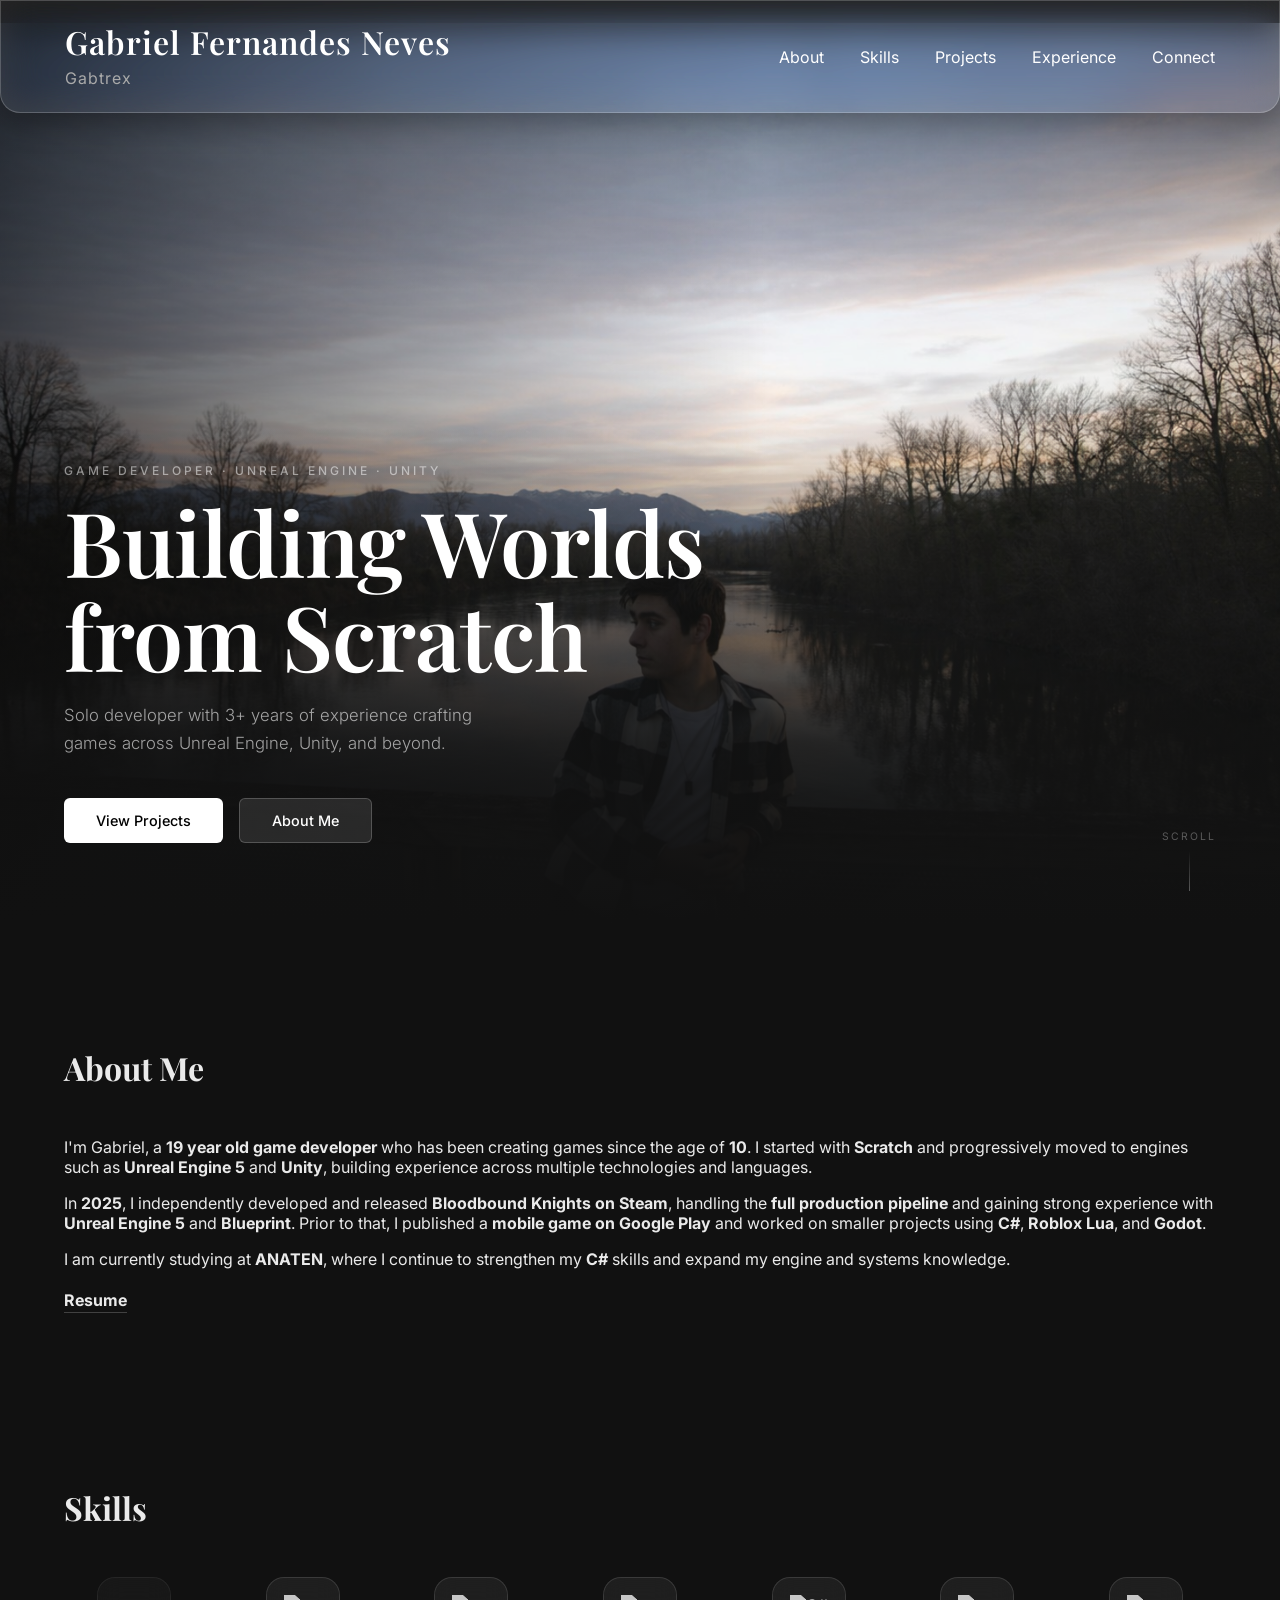
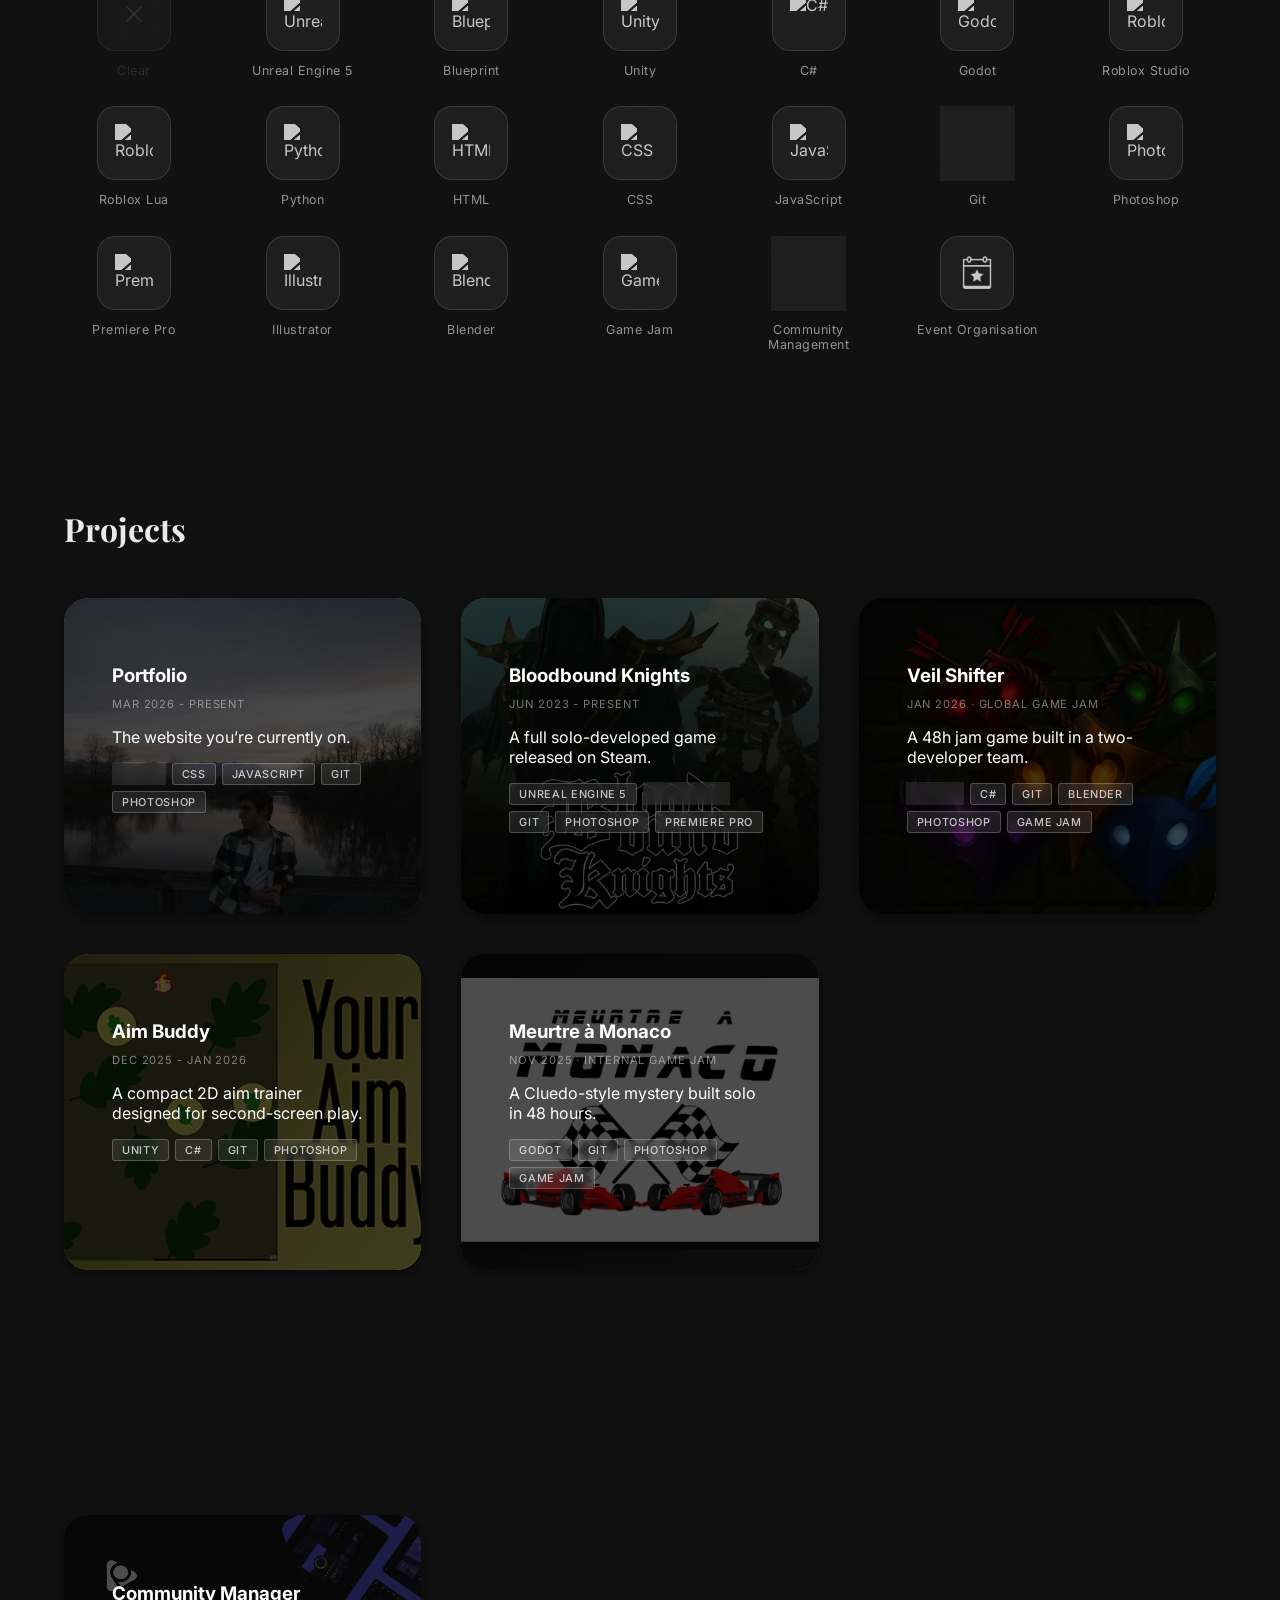
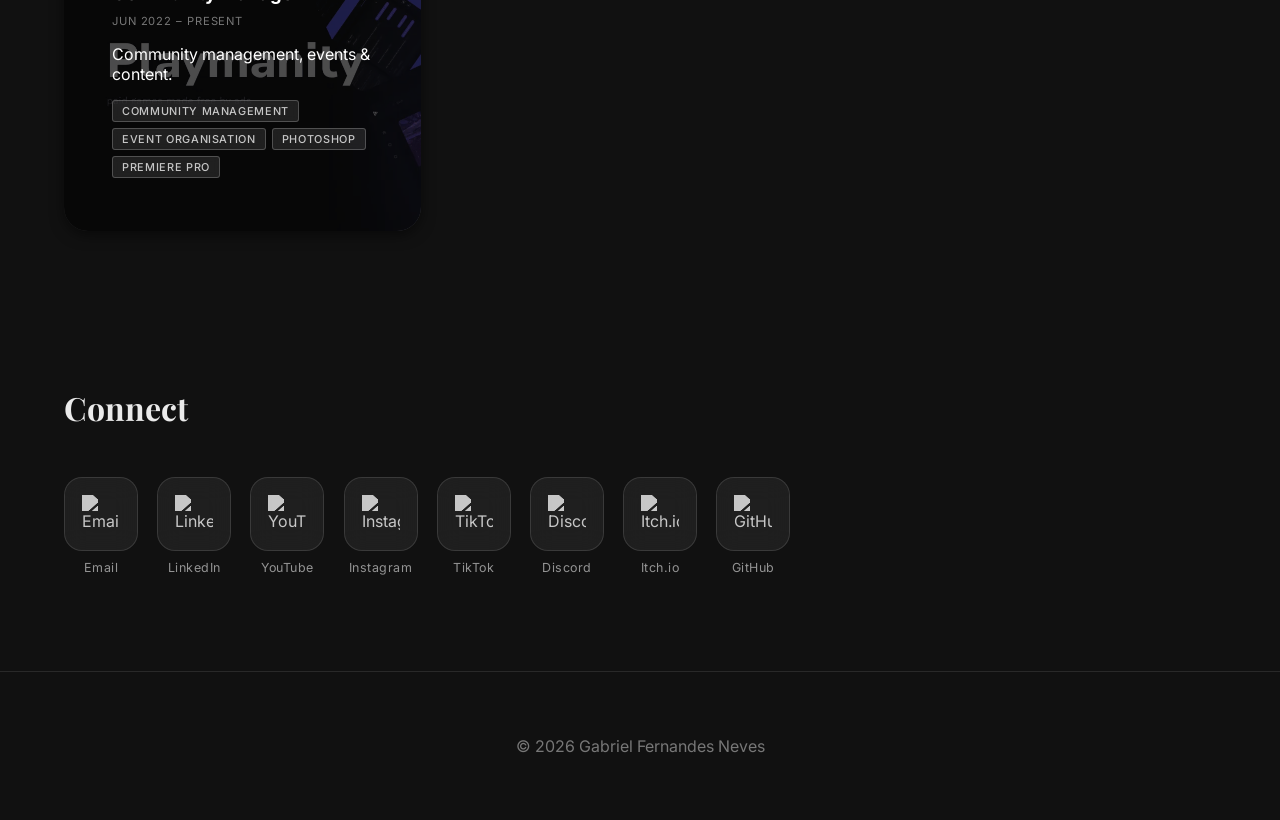
==== index.html @ 08d10129 "added clear button for skills" ====
<!DOCTYPE html>
<html lang="en">
<head>
    <script>
        if (window.location.hash) {
            window.scrollTo(0, 0);
        }
    </script>
    <meta charset="UTF-8">
    <meta name="viewport" content="width=device-width, initial-scale=1.0">
    <title>Gabriel's Portfolio</title>

    <!-- Favicon -->
    <link rel="icon" type="image/png" href="images/FavIcon/Gabtrex.png"/>

    <link rel="stylesheet" href="styles.css">
    <link href="https://fonts.googleapis.com/css2?family=Playfair+Display:wght@400;600&family=Inter:wght@300;400;500&display=swap" rel="stylesheet">
</head>

<body>

<header></header>

<!-- ===== MAIN HERO ===== -->
<div class="main-hero">
    <div class="main-hero-bg" id="mainHeroBg"></div>
    <div class="main-hero-overlay"></div>
    <div class="main-hero-content">
        <p class="main-hero-eyebrow">Game Developer · Unreal Engine · Unity</p>
        <h1 class="main-hero-title">Building Worlds from Scratch</h1>
        <p class="main-hero-sub">Solo developer with 3+ years of experience crafting games across Unreal Engine, Unity, and beyond.</p>
        <div class="main-hero-cta">
            <a href="#projects" class="primary">View Projects</a>
            <a href="#about" class="secondary">About Me</a>
        </div>
    </div>
    <div class="scroll-hint">
        <span>Scroll</span>
        <div class="scroll-hint-line"></div>
    </div>
</div>

<!-- ABOUT SECTION -->
<section id="about">
    <h2 class="scroll-reveal">About Me</h2>
    <p class="scroll-reveal">I'm Gabriel, a <strong>19 year old game developer</strong> who has been creating games since the age of <strong>10</strong>. I started with <strong>Scratch</strong> and progressively moved to engines such as <strong>Unreal Engine 5</strong> and <strong>Unity</strong>, building experience across multiple technologies and languages.</p>
    <p class="scroll-reveal">In <strong>2025</strong>, I independently developed and released <strong>Bloodbound Knights on Steam</strong>, handling the <strong>full production pipeline</strong> and gaining strong experience with <strong>Unreal Engine 5</strong> and <strong>Blueprint</strong>. Prior to that, I published a <strong>mobile game on Google Play</strong> and worked on smaller projects using <strong>C#</strong>, <strong>Roblox Lua</strong>, and <strong>Godot</strong>.</p>
    <p class="scroll-reveal">I am currently studying at <strong>ANATEN</strong>, where I continue to strengthen my <strong>C#</strong> skills and expand my engine and systems knowledge.</p>
    <h4><a href="https://gabtrex.ddns.net/s/bPfYbPtpX4PjDE2" target="_blank">Resume</a></h4>
</section>

<!-- SKILLS SECTION -->
<section id="skills">
    <h2 class="scroll-reveal">Skills</h2>
    <div class="skills-grid" id="skills-grid"></div>
</section>

<!-- PROJECTS SECTION -->
<section id="projects">
    <h2 class="scroll-reveal">Projects</h2>
    <div class="projects-grid" id="projects-grid"></div>
</section>

<!-- EXPERIENCE SECTION -->
<section id="experience">
    <h2 class="scroll-reveal">Professional Experience</h2>
    <div class="projects-grid" id="experience-grid"></div>
</section>

<!-- CONNECT SECTION -->
<section id="connect">
    <h2>Connect</h2>
    <div class="socials-grid">

        <a class="social-btn" href="mailto:gabrielfneves07@gmail.com" target="_blank">
            <div class="social-icon-wrap"><img src="images/Connect/Email.png" alt="Email"></div>
            <span>Email</span>
        </a>

        <a class="social-btn" href="https://www.linkedin.com/in/gabriel-fernandes-neves-444017276/" target="_blank">
            <div class="social-icon-wrap"><img src="images/Connect/linkedin.png" alt="LinkedIn"></div>
            <span>LinkedIn</span>
        </a>

        <a class="social-btn" href="https://www.youtube.com/@Gabtrex" target="_blank">
            <div class="social-icon-wrap"><img src="images/Connect/youtube.png" alt="YouTube"></div>
            <span>YouTube</span>
        </a>

        <a class="social-btn" href="https://www.instagram.com/gabtrex" target="_blank">
            <div class="social-icon-wrap"><img src="images/Connect/instagram.png" alt="Instagram"></div>
            <span>Instagram</span>
        </a>

        <a class="social-btn" href="https://www.tiktok.com/@gabtrex" target="_blank">
            <div class="social-icon-wrap"><img src="images/Connect/tiktok.png" alt="TikTok"></div>
            <span>TikTok</span>
        </a>

        <div class="social-btn social-discord" onclick="navigator.clipboard.writeText('gabtrex').then(() => { const t = this.querySelector('.discord-tooltip'); t.classList.add('show'); setTimeout(() => t.classList.remove('show'), 2000); })">
            <div class="social-icon-wrap"><img src="images/Connect/discord.png" alt="Discord"></div>
            <span>Discord</span>
            <div class="discord-tooltip">Copied!</div>
        </div>

        <a class="social-btn" href="https://gabtrex.itch.io/" target="_blank">
            <div class="social-icon-wrap"><img src="images/Connect/itch.png" alt="Itch.io"></div>
            <span>Itch.io</span>
        </a>

        <a class="social-btn" href="https://github.com/Gabtrex" target="_blank">
            <div class="social-icon-wrap"><img src="images/Connect/github.png" alt="GitHub"></div>
            <span>GitHub</span>
        </a>

    </div>
</section>

<footer>
    <p>© 2026 Gabriel Fernandes Neves</p>
</footer>

<script src="skills.js"></script>
<script src="data.js"></script>
<script src="header.js"></script>
<script src="cursor.js"></script>
<script>

    // ── Skills grid ──────────────────────────────────────────
    var skillsGrid = document.getElementById('skills-grid');

    // Clear / Select None button (hidden until a skill is active)
    var clearBtn = document.createElement('div');
    clearBtn.className = 'skill-item skill-clear-btn scroll-reveal';
    clearBtn.id = 'skill-clear-btn';
    clearBtn.innerHTML =
        '<div class="skill-icon skill-clear-icon">' +
        '<svg width="28" height="28" viewBox="0 0 24 24" fill="none" stroke="currentColor" stroke-width="1.8" stroke-linecap="round" stroke-linejoin="round">' +
        '<line x1="18" y1="6" x2="6" y2="18"/><line x1="6" y1="6" x2="18" y2="18"/>' +
        '</svg>' +
        '</div>' +
        '<span>Clear</span>';
    skillsGrid.appendChild(clearBtn);

    Object.entries(allSkills).forEach(function(entry) {
        var key = entry[0], skill = entry[1];
        var div = document.createElement('div');
        div.className = 'skill-item scroll-reveal';
        div.dataset.skill = key;
        div.innerHTML =
            '<div class="skill-icon"><img src="' + skill.img + '" alt="' + skill.label + '"></div>' +
            '<span>' + skill.label + '</span>';
        skillsGrid.appendChild(div);
    });

    // ── Build a card element ─────────────────────────────────
    function buildCard(key, data, type) {
        var skillTags = (data.skills || [])
            .map(function(s) {
                return '<span class="skill-tag">' + (allSkills[s] ? allSkills[s].label : s) + '</span>';
            })
            .join('');
        var skillKeys = (data.skills || []).join(' ');
        var pageFile  = type === 'project' ? 'project.html' : 'experience.html';
        var bgPos     = data.cardImgPosition || 'center';
        var bgSize    = data.cardImgSize || 'cover';

        var a = document.createElement('a');
        a.className = 'project-link scroll-reveal';
        a.href = pageFile + '?' + type + '=' + key;
        a.dataset.skills = skillKeys;

        var dateHtml = data.date ? '<span class="project-date">' + data.date + '</span>' : '';

        a.innerHTML =
            '<div class="project-card dynamic-card"' +
            ' style="--card-bg: url(\'' + data.cardImg + '\');' +
            ' --card-bg-pos: ' + bgPos + ';' +
            ' --card-bg-size: ' + bgSize + ';">' +
            '<h3>' + data.title + '</h3>' +
            dateHtml +
            '<p>' + (data.cardSubtitle || data.subtitle) + '</p>' +
            '<div class="skill-tags">' + skillTags + '</div>' +
            '</div>';

        return a;
    }

    // ── Render projects ──────────────────────────────────────
    var projectsGrid = document.getElementById('projects-grid');
    sortedEntries(projects).forEach(function(entry) {
        projectsGrid.appendChild(buildCard(entry[0], entry[1], 'project'));
    });

    // ── Render experiences ───────────────────────────────────
    var experienceGrid = document.getElementById('experience-grid');
    sortedEntries(experiences).forEach(function(entry) {
        experienceGrid.appendChild(buildCard(entry[0], entry[1], 'experience'));
    });

    // ── Hero background zoom-out ─────────────────────────────
    window.addEventListener('load', function() {
        document.getElementById('mainHeroBg').classList.add('loaded');
    });

    // ── Scroll reveal ────────────────────────────────────────
    var observer = new IntersectionObserver(function(entries) {
        entries.forEach(function(entry) {
            if (entry.isIntersecting) {
                entry.target.classList.add('visible');
                observer.unobserve(entry.target);
            }
        });
    }, { threshold: 0.05 });

    document.querySelectorAll('.scroll-reveal').forEach(function(el, i) {
        el.style.transitionDelay = (i * 0.04) + 's';
        observer.observe(el);
    });

    // ── Skill filter (multi-select) ──────────────────────────
    var activeSkills = new Set();

    function applyFilter() {
        var hasActive = activeSkills.size > 0;

        // Show/hide clear button
        var cb = document.getElementById('skill-clear-btn');
        if (cb) cb.classList.toggle('skill-clear-visible', hasActive);

        document.querySelectorAll('.project-link[data-skills]').forEach(function(project) {
            project.style.transitionDelay = '0s';
            if (!hasActive) {
                project.classList.remove('project-dimmed', 'project-highlighted');
            } else {
                var projectSkills = project.dataset.skills.split(' ');
                // AND logic: project must include every active skill
                var matches = Array.from(activeSkills).every(function(s) {
                    return projectSkills.includes(s);
                });
                if (matches) {
                    project.classList.remove('project-dimmed');
                    project.classList.add('project-highlighted');
                } else {
                    project.classList.remove('project-highlighted');
                    project.classList.add('project-dimmed');
                }
            }
        });

        document.querySelectorAll('.social-btn[data-socials]').forEach(function(btn) {
            if (!hasActive) {
                btn.classList.remove('social-dimmed', 'social-active');
            } else {
                var btnSocials = btn.dataset.socials.split(' ');
                var matches = Array.from(activeSkills).every(function(s) {
                    return btnSocials.includes(s);
                });
                if (matches) {
                    btn.classList.remove('social-dimmed');
                    btn.classList.add('social-active');
                } else {
                    btn.classList.remove('social-active');
                    btn.classList.add('social-dimmed');
                }
            }
        });
    }

    function clearFilter() {
        activeSkills.clear();
        document.querySelectorAll('.skill-item.skill-active').forEach(function(s) {
            s.classList.remove('skill-active');
        });
        applyFilter();
    }

    document.querySelectorAll('.skill-item[data-skill]').forEach(function(item) {
        item.style.cursor = 'none';
        item.addEventListener('click', function() {
            var skill = item.dataset.skill;
            if (activeSkills.has(skill)) {
                activeSkills.delete(skill);
                item.classList.remove('skill-active');
            } else {
                activeSkills.add(skill);
                item.classList.add('skill-active');
            }
            applyFilter();
        });
    });

    var clearBtnEl = document.getElementById('skill-clear-btn');
    if (clearBtnEl) {
        clearBtnEl.style.cursor = 'none';
        clearBtnEl.addEventListener('click', clearFilter);
    }

    // ── Smooth scroll ────────────────────────────────────────
    document.querySelectorAll('a[href^="#"]').forEach(function(anchor) {
        anchor.addEventListener('click', function(e) {
            e.preventDefault();
            var target = document.querySelector(this.getAttribute('href'));
            if (target) target.scrollIntoView({ behavior: 'smooth' });
        });
    });

    // ── Session scroll restore ───────────────────────────────
    window.addEventListener('load', function() {
        var scrollTo = sessionStorage.getItem('scrollTo');
        if (scrollTo) {
            sessionStorage.removeItem('scrollTo');
            var target = document.getElementById(scrollTo);
            if (!target) return;

            var end = target.offsetTop;
            var duration = 1000;
            var startTime = null;

            function ease(t) {
                return t < 0.5 ? 2 * t * t : -1 + (4 - 2 * t) * t;
            }

            function step(timestamp) {
                if (!startTime) startTime = timestamp;
                var progress = Math.min((timestamp - startTime) / duration, 1);
                window.scrollTo(0, end * ease(progress));
                if (progress < 1) requestAnimationFrame(step);
            }

            setTimeout(function() { requestAnimationFrame(step); }, 100);
        }
    });

</script>
</body>
</html>
---- styles.css ----
/* ===== GLOBAL STYLES ===== */
html {
  scrollbar-width: none;
  -ms-overflow-style: none;
}

html::-webkit-scrollbar { display: none; }

body {
  margin: 0;
  font-family: 'Inter', sans-serif;
  background: #111111;
  color: #eaeaea;
  overflow-x: hidden;
  scrollbar-width: none;
  -ms-overflow-style: none;
}

body::-webkit-scrollbar { display: none; }

/* ===== HEADER ===== */
header {
  position: sticky;
  top: 0;
  z-index: 1000;
  display: flex;
  justify-content: space-between;
  align-items: center;
  padding: 1.5rem 4rem;
  background: rgba(255, 255, 255, 0.1);
  backdrop-filter: blur(18px) saturate(180%) contrast(120%);
  -webkit-backdrop-filter: blur(18px) saturate(180%) contrast(120%);
  border: 1px solid rgba(255, 255, 255, 0.2);
  box-shadow: 0 10px 30px rgba(0, 0, 0, 0.3);
  border-radius: 0 0 20px 20px;
}

/* ===== NAME BUTTON ===== */
.name-button {
  display: inline-block;
  text-decoration: none;
  cursor: none;
  position: relative;
  padding: 0;
}

.name-button .name-container {
  display: flex;
  flex-direction: column;
  justify-content: center;
}

.main-name {
  margin: 0;
  transform: translateY(-5px);
  font-family: 'Playfair Display', serif;
  font-weight: 600;
  letter-spacing: 1px;
  color: #ffffff;
}

.sub-name {
  margin: 0;
  font-family: 'Inter', sans-serif;
  font-weight: 400;
  font-size: 1rem;
  letter-spacing: 1px;
  color: #aaa;
}

.name-button:hover .main-name,
.name-button:hover .sub-name {
  color: #ffffff;
  text-shadow: 0 0 8px rgba(255, 255, 255, 0.3);
}

/* ===== NAV ===== */
nav a {
  margin-left: 2rem;
  text-decoration: none;
  color: #fff;
  position: relative;
  transition: 0.3s;
}

nav a::after {
  content: "";
  position: absolute;
  bottom: -6px;
  left: 0;
  width: 0%;
  height: 1px;
  background: #ffffff;
  transition: 0.3s;
}

nav a:hover::after { width: 100%; }

/* ===== SECTIONS ===== */
section {
  padding: 6rem 4rem 2rem 4rem;
  max-width: 1400px;
  margin: auto;
}

h2 {
  font-family: 'Playfair Display', serif;
  margin-bottom: 3rem;
  font-size: 2rem;
}

/* ===== PROJECT GRID ===== */
.projects-grid {
  display: grid;
  grid-template-columns: repeat(3, 1fr);
  gap: 2.5rem;
}

/* ===== CLICKABLE PROJECT LINKS ===== */
.project-link {
  display: block;
  text-decoration: none;
  color: inherit;
  transition: opacity 0.15s ease, transform 0.4s ease;
}

.project-link .project-card { cursor: none; }

/* ===== PROJECT CARDS ===== */
.project-card {
  position: relative;
  padding: 3rem;
  min-height: 220px;
  border-radius: 24px;
  background: linear-gradient(135deg, #0d0d0d, #2a2a2a);
  color: #fff;
  overflow: hidden;
  transition: transform 0.4s ease, box-shadow 0.4s ease;
  box-shadow: 0 4px 14px rgba(0, 0, 0, 0.5);
}

/* Dark overlay */
.project-card::before {
  content: "";
  position: absolute;
  inset: 0;
  background: rgba(0, 0, 0, 0.70);
  border-radius: 24px;
  transition: background 0.4s ease;
  z-index: 1;
}

.project-card:hover::before { background: rgba(0, 0, 0, 0.15); }

.project-card h3,
.project-card .project-date,
.project-card p,
.project-card .skill-tags {
  position: relative;
  z-index: 2;
  transition: opacity 0.4s ease, transform 0.4s ease;
  opacity: 1;
  transform: translateY(0);
}

.project-card:hover h3,
.project-card:hover .project-date,
.project-card:hover p,
.project-card:hover .skill-tags {
  opacity: 0;
  transform: translateY(-18px);
}

.project-card:hover { transform: translateY(-12px) scale(1.03); }

/* Background image layer */
.project-card::after {
  content: "";
  position: absolute;
  inset: 0;
  background-size: cover;
  background-position: center;
  border-radius: 24px;
  z-index: 0;
}

/* ── Static hardcoded card backgrounds (legacy, kept for safety) ── */
.project-card.bloodbound::after  { background-image: url('images/BBK/Project Image/BBK.png'); }
.project-card.aimtrainer::after  { background-image: url('images/AB/Project Image/AB.png'); }
.project-card.veilshifter::after { background-image: url('images/VeilShifter/Project Image/VS.png'); background-position: left center; }
.project-card.mam::after         { background-image: url('images/MAM/Project Image/MAM.png'); background-size: 135%; background-repeat: no-repeat; }
.project-card.playmanity::after  { background-image: url('images/Playmanity/Experience Image/Pm.png'); background-position: left center; }

/* ── Dynamic card backgrounds (set via CSS custom properties from JS) ── */
.project-card.dynamic-card::after {
  background-image:    var(--card-bg);
  background-position: var(--card-bg-pos, center);
  background-size:     var(--card-bg-size, cover);
  background-repeat:   no-repeat;
}

/* ===== PROJECT DATE (on cards) ===== */
.project-date {
  display: block;
  font-family: 'Inter', sans-serif;
  font-size: 0.7rem;
  font-weight: 400;
  letter-spacing: 0.08em;
  text-transform: uppercase;
  color: rgba(255, 255, 255, 0.45);
  margin-top: -0.6rem;
  margin-bottom: 0.75rem;
}

/* ===== PROJECT DATE (hero on detail pages) ===== */
.project-date-hero {
  font-family: 'Inter', sans-serif;
  font-size: 0.72rem;
  font-weight: 400;
  letter-spacing: 0.12em;
  text-transform: uppercase;
  color: rgba(255, 255, 255, 0.45);
  margin: 0.3rem 0 0.6rem;
  opacity: 0;
  transform: translateY(16px);
  animation: heroIn 0.5s 0.28s forwards;
}

/* ===== SKILL TAGS ===== */
.project-card .skill-tags {
  display: flex;
  flex-wrap: wrap;
  gap: 6px;
  margin-top: 12px;
}

.project-card .skill-tag {
  font-family: 'Inter', sans-serif;
  font-size: 0.68rem;
  font-weight: 500;
  letter-spacing: 0.06em;
  text-transform: uppercase;
  padding: 3px 9px;
  border-radius: 3px;
  background: rgba(255, 255, 255, 0.10);
  border: 1px solid rgba(255, 255, 255, 0.22);
  color: rgba(255, 255, 255, 0.75);
  backdrop-filter: blur(4px);
  pointer-events: none;
  transition: background 0.2s, color 0.2s;
}

.project-link:hover .skill-tag {
  background: rgba(255, 255, 255, 0.18);
  color: rgba(255, 255, 255, 0.95);
}

/* ===== SKILLS SECTION ===== */
.skills-grid {
  display: grid;
  grid-template-columns: repeat(auto-fill, minmax(120px, 1fr));
  gap: 1.8rem;
}

.skill-item {
  display: flex;
  flex-direction: column;
  align-items: center;
  gap: 0.75rem;
}

.skill-item span {
  font-family: 'Inter', sans-serif;
  font-size: 0.78rem;
  font-weight: 400;
  letter-spacing: 0.04em;
  color: rgba(255, 255, 255, 0.55);
  text-align: center;
  transition: color 0.3s ease;
}

.skill-item:hover span { color: rgba(255, 255, 255, 0.9); }

.skill-icon {
  width: 72px;
  height: 72px;
  border-radius: 18px;
  background: rgba(255, 255, 255, 0.06);
  border: 1px solid rgba(255, 255, 255, 0.12);
  backdrop-filter: blur(12px);
  display: flex;
  align-items: center;
  justify-content: center;
  transition: transform 0.35s ease, background 0.35s ease, border-color 0.35s ease;
}

.skill-icon img {
  width: 38px;
  height: 38px;
  object-fit: contain;
  filter: brightness(0) invert(1);
  opacity: 0.75;
  transition: opacity 0.3s ease;
}

.skill-item:hover .skill-icon {
  transform: translateY(-5px) scale(1.06);
  background: rgba(255, 255, 255, 0.11);
  border-color: rgba(255, 255, 255, 0.25);
}

.skill-item:hover .skill-icon img { opacity: 1; }

/* ===== FOOTER ===== */
footer {
  text-align: center;
  padding: 3rem;
  border-top: 1px solid rgba(255,255,255,0.1);
  margin-top: 4rem;
  color: #777;
}

/* ===== RESPONSIVE ===== */
@media (max-width: 1000px) {
  .projects-grid { grid-template-columns: repeat(2, 1fr); }
}

@media (max-width: 600px) {
  .projects-grid { grid-template-columns: 1fr; }
  header  { padding: 1rem 2rem; }
  section { padding: 4rem 2rem 1.5rem 2rem; }
}

/* ===== HAMBURGER BUTTON ===== */
.nav-hamburger {
  display: none;
  flex-direction: column;
  justify-content: center;
  align-items: center;
  gap: 5px;
  width: 40px;
  height: 40px;
  background: none;
  border: none;
  cursor: none;
  padding: 0;
  z-index: 1100;
  flex-shrink: 0;
}

.nav-hamburger span {
  display: block;
  width: 22px;
  height: 1.5px;
  background: rgba(255, 255, 255, 0.85);
  border-radius: 2px;
  transition: transform 0.35s cubic-bezier(0.23, 1, 0.32, 1),
              opacity 0.25s ease,
              width 0.3s ease;
  transform-origin: center;
}

.nav-hamburger.open span:nth-child(1) {
  transform: translateY(6.5px) rotate(45deg);
}
.nav-hamburger.open span:nth-child(2) {
  opacity: 0;
  width: 0;
}
.nav-hamburger.open span:nth-child(3) {
  transform: translateY(-6.5px) rotate(-45deg);
}

/* ===== MOBILE DRAWER ===== */
.nav-drawer {
  display: none;
  position: fixed;
  top: 0; left: 0; right: 0; bottom: 0;
  z-index: 1050;
  pointer-events: none;
}

.nav-drawer-backdrop {
  position: absolute;
  inset: 0;
  background: rgba(0, 0, 0, 0);
  transition: background 0.4s ease;
}

.nav-drawer-panel {
  position: absolute;
  top: 0; right: 0;
  width: min(80vw, 300px);
  height: 100%;
  background: rgba(17, 17, 17, 0.97);
  backdrop-filter: blur(24px) saturate(160%);
  -webkit-backdrop-filter: blur(24px) saturate(160%);
  border-left: 1px solid rgba(255, 255, 255, 0.1);
  display: flex;
  flex-direction: column;
  justify-content: center;
  padding: 3rem 2.5rem;
  transform: translateX(100%);
  transition: transform 0.45s cubic-bezier(0.23, 1, 0.32, 1);
  box-sizing: border-box;
}

.nav-drawer-panel a {
  font-family: 'Playfair Display', serif;
  font-size: 2rem;
  font-weight: 400;
  color: rgba(255, 255, 255, 0.5);
  text-decoration: none;
  display: block;
  padding: 0.6rem 0;
  transition: color 0.25s ease, transform 0.25s ease;
  transform: translateX(20px);
  opacity: 0;
}

.nav-drawer-panel a:hover {
  color: #fff;
  transform: translateX(6px) !important;
}

.nav-drawer.open {
  pointer-events: all;
}

.nav-drawer.open .nav-drawer-backdrop {
  background: rgba(0, 0, 0, 0.6);
}

.nav-drawer.open .nav-drawer-panel {
  transform: translateX(0);
}

.nav-drawer.open .nav-drawer-panel a:nth-child(1) { transition: color 0.25s ease, transform 0.35s 0.15s cubic-bezier(0.23,1,0.32,1), opacity 0.35s 0.15s ease; opacity: 1; transform: translateX(0); }
.nav-drawer.open .nav-drawer-panel a:nth-child(2) { transition: color 0.25s ease, transform 0.35s 0.20s cubic-bezier(0.23,1,0.32,1), opacity 0.35s 0.20s ease; opacity: 1; transform: translateX(0); }
.nav-drawer.open .nav-drawer-panel a:nth-child(3) { transition: color 0.25s ease, transform 0.35s 0.25s cubic-bezier(0.23,1,0.32,1), opacity 0.35s 0.25s ease; opacity: 1; transform: translateX(0); }
.nav-drawer.open .nav-drawer-panel a:nth-child(4) { transition: color 0.25s ease, transform 0.35s 0.30s cubic-bezier(0.23,1,0.32,1), opacity 0.35s 0.30s ease; opacity: 1; transform: translateX(0); }
.nav-drawer.open .nav-drawer-panel a:nth-child(5) { transition: color 0.25s ease, transform 0.35s 0.35s cubic-bezier(0.23,1,0.32,1), opacity 0.35s 0.35s ease; opacity: 1; transform: translateX(0); }

@media (max-width: 768px) {
  header nav { display: none; }
  .nav-hamburger { display: flex; }
  .nav-drawer { display: block; }
}

/* ===== PROJECT SHOWCASE PAGE ===== */
.project-showcase {
  max-width: 1200px;
  margin: auto;
  padding: 6rem 2rem;
}

.screenshots {
  display: flex;
  gap: 1rem;
  justify-content: center;
  flex-wrap: wrap;
  margin-bottom: 3rem;
}

.screenshots img {
  width: 32%;
  border-radius: 12px;
  box-shadow: 0 10px 30px rgba(0,0,0,0.5);
}

.project-about {
  background: #1a1a1a;
  padding: 2rem;
  border-radius: 20px;
  box-shadow: 0 10px 30px rgba(0,0,0,0.5);
}

/* ===== HERO (detail pages) ===== */
.hero {
  position: relative;
  width: 100%;
  height: 85vh;
  min-height: 480px;
  overflow: hidden;
  margin-top: -90px;
}

.hero-bg {
  position: absolute;
  inset: 0;
  background-size: cover;
  background-position: center 20%;
  transform: scale(1.05);
  transition: transform 8s ease-out;
}

.hero-bg.loaded { transform: scale(1); }

.hero-overlay {
  position: absolute;
  inset: 0;
  background:
    linear-gradient(to bottom, rgba(0,0,0,0.15) 0%, transparent 35%, transparent 45%, rgba(0,0,0,0.92) 85%, #111111 100%),
    linear-gradient(to right, rgba(0,0,0,0.55) 0%, transparent 55%);
}

.hero-content {
  position: absolute;
  bottom: 0; left: 0; right: 0;
  padding: 0 4rem 2.5rem;
  display: flex;
  align-items: flex-end;
  justify-content: space-between;
  gap: 2rem;
}

.hero-text { flex: 1; }

.hero-text #project-title,
.hero-text #experience-title {
  font-size: clamp(28px, 4vw, 52px);
  font-weight: 600;
  color: #fff;
  margin: 0 0 0.3rem 0;
  text-align: left;
}

.hero-text #project-subtitle,
.hero-text #experience-subtitle {
  font-size: 1rem;
  color: rgba(255,255,255,0.6);
  margin: 0;
  max-width: 460px;
  text-align: left;
}

.hero-actions {
  flex-shrink: 0;
  padding-bottom: 4px;
  opacity: 0;
  transform: translateY(16px);
  animation: heroIn 0.5s 0.45s forwards;
}

.hero-actions .button {
  display: inline-flex;
  align-items: center;
  padding: 12px 35px;
  border-radius: 6px;
  font-size: 14px;
  font-weight: 500;
  text-decoration: none;
  background: #fff;
  color: #000;
  transition: all 0.2s;
  white-space: nowrap;
}

.hero-actions .button:hover {
  background: rgba(255,255,255,0.88);
  transform: translateY(-2px);
}

.hero-text > * {
  opacity: 0;
  transform: translateY(16px);
  animation: heroIn 0.5s forwards;
}

.hero-text #project-title,
.hero-text #experience-title     { animation-delay: 0.2s; }
.hero-text #project-date-hero,
.hero-text #experience-date-hero { animation-delay: 0.28s; }
.hero-text #project-subtitle,
.hero-text #experience-subtitle  { animation-delay: 0.35s; }

@keyframes heroIn {
  to { opacity: 1; transform: translateY(0); }
}

/* ===== PROJECT DESCRIPTION ===== */
#project-description h3,
#experience-description h3 {
  font-family: 'Playfair Display', serif;
  font-size: 1.2rem;
  margin: 1.5rem 0 0.5rem;
  color: #fff;
}

#project-description p,
#experience-description p {
  color: #ccc;
  line-height: 1.7;
  margin: 0 0 1rem;
}

#project-description ul,
#experience-description ul {
  padding-left: 1.2rem;
  margin: 0 0 1rem;
  color: #ccc;
  line-height: 1.8;
}

#project-description ul li,
#experience-description ul li { margin-bottom: 0.4rem; }

#project-description strong,
#experience-description strong { color: #eaeaea; }

/* ===== SCROLL REVEAL ===== */
.scroll-reveal {
  opacity: 0;
  transform: translateY(30px);
  transition: opacity 0.4s ease, transform 0.4s ease;
}

.scroll-reveal.visible {
  opacity: 1;
  transform: translateY(0);
}

.scroll-reveal:not(.visible) .project-card {
  box-shadow: none !important;
  transition: box-shadow 0.7s ease;
}

/* ===== MAIN PAGE HERO ===== */
.main-hero {
  position: relative;
  width: 100%;
  height: 100vh;
  min-height: 600px;
  overflow: hidden;
  margin-top: -90px;
}

.main-hero-bg {
  position: absolute;
  inset: 0;
  background-image: url('images/MainPageHero/Hero.png');
  background-size: cover;
  background-position: center 75%;
  transform: scale(1.06);
  transition: transform 10s ease-out;
}

.main-hero-bg.loaded { transform: scale(1); }

.main-hero-overlay {
  position: absolute;
  inset: 0;
  background:
    linear-gradient(to bottom, rgba(0,0,0,0.25) 0%, transparent 30%, transparent 45%, rgba(17,17,17,0.85) 80%, #111111 100%),
    linear-gradient(to right, rgba(0,0,0,0.6) 0%, transparent 60%);
}

.main-hero-content {
  position: absolute;
  bottom: 0; left: 0; right: 0;
  padding: 0 4rem 5rem;
  display: flex;
  flex-direction: column;
  justify-content: flex-end;
  height: 100%;
}

.main-hero-eyebrow {
  font-family: 'Inter', sans-serif;
  font-size: 0.75rem;
  font-weight: 500;
  letter-spacing: 3px;
  text-transform: uppercase;
  color: rgba(255,255,255,0.5);
  margin: 0 0 1rem;
  opacity: 0;
  transform: translateY(20px);
  animation: heroFadeUp 0.6s 0.2s forwards;
}

.main-hero-title {
  font-family: 'Playfair Display', serif;
  font-size: clamp(3rem, 7vw, 6.5rem);
  font-weight: 600;
  color: #fff;
  margin: 0 0 1.2rem;
  line-height: 1.05;
  letter-spacing: -1px;
  max-width: 700px;
  opacity: 0;
  transform: translateY(24px);
  animation: heroFadeUp 0.7s 0.35s forwards;
}

.main-hero-sub {
  font-family: 'Inter', sans-serif;
  font-size: 1.05rem;
  font-weight: 300;
  color: rgba(255,255,255,0.6);
  margin: 0 0 2.5rem;
  max-width: 460px;
  line-height: 1.7;
  opacity: 0;
  transform: translateY(20px);
  animation: heroFadeUp 0.6s 0.5s forwards;
}

.main-hero-cta {
  display: flex;
  gap: 1rem;
  flex-wrap: wrap;
  opacity: 0;
  transform: translateY(16px);
  animation: heroFadeUp 0.6s 0.65s forwards;
}

.main-hero-cta a {
  display: inline-flex;
  align-items: center;
  gap: 0.5rem;
  padding: 13px 32px;
  border-radius: 6px;
  font-family: 'Inter', sans-serif;
  font-size: 0.9rem;
  font-weight: 500;
  text-decoration: none;
  transition: all 0.25s ease;
  white-space: nowrap;
}

.main-hero-cta a.primary {
  background: #fff;
  color: #000;
}

.main-hero-cta a.primary:hover {
  background: rgba(255,255,255,0.88);
  transform: translateY(-3px);
  box-shadow: 0 8px 24px rgba(255,255,255,0.15);
}

.main-hero-cta a.secondary {
  background: rgba(255,255,255,0.1);
  color: #fff;
  border: 1px solid rgba(255,255,255,0.2);
  backdrop-filter: blur(8px);
}

.main-hero-cta a.secondary:hover {
  background: rgba(255,255,255,0.18);
  transform: translateY(-3px);
}

/* Scroll indicator */
.scroll-hint {
  position: absolute;
  bottom: 2rem;
  right: 4rem;
  display: flex;
  flex-direction: column;
  align-items: center;
  gap: 0.5rem;
  color: rgba(255,255,255,0.3);
  font-family: 'Inter', sans-serif;
  font-size: 0.65rem;
  letter-spacing: 2px;
  text-transform: uppercase;
  opacity: 0;
  animation: heroFadeUp 0.6s 1s forwards;
}

.scroll-hint-line {
  width: 1px;
  height: 40px;
  background: linear-gradient(to bottom, transparent, rgba(255,255,255,0.3));
  animation: scrollPulse 2s 1.5s infinite;
}

@keyframes scrollPulse {
  0%, 100% { opacity: 0.3; transform: scaleY(1); }
  50%       { opacity: 0.8; transform: scaleY(1.2); }
}

@keyframes heroFadeUp {
  to { opacity: 1; transform: translateY(0); }
}

@media (max-width: 600px) {
  .main-hero-content { padding: 0 2rem 4rem; }
  .scroll-hint { display: none; }
}

/* ===== SKILL FILTER STATES ===== */
.project-link.project-dimmed {
  opacity: 0.2;
  pointer-events: none;
}

.project-link.project-highlighted .project-card {
  box-shadow: none;
  outline: 1px solid rgba(255, 255, 255, 0.45);
}

.skill-item.skill-active .skill-icon {
  background: rgba(255, 255, 255, 0.22);
  border-color: rgba(255, 255, 255, 0.75);
  transform: translateY(-5px) scale(1.06);
}

.skill-item.skill-active span { color: rgba(255, 255, 255, 1); }

/* ===== SKILL CLEAR BUTTON ===== */
.skill-clear-btn {
  pointer-events: none;
  transition: opacity 0.25s ease, transform 0.25s ease;
  cursor: none;
}

.skill-clear-btn.skill-clear-visible {
  pointer-events: auto;
}

.skill-clear-icon {
  color: rgba(255, 255, 255, 0.08);
  background: rgba(255, 255, 255, 0.03);
  border-color: rgba(255, 255, 255, 0.06);
  transition: color 0.3s ease, background 0.35s ease, border-color 0.35s ease, transform 0.35s ease;
}

.skill-clear-btn span {
  color: rgba(255, 255, 255, 0.1) !important;
  transition: color 0.3s ease;
}

.skill-clear-btn.skill-clear-visible .skill-clear-icon {
  color: rgba(255, 100, 100, 0.8);
  background: rgba(255, 60, 60, 0.12);
  border-color: rgba(255, 100, 100, 0.4);
}

.skill-clear-btn.skill-clear-visible span {
  color: rgba(255, 150, 150, 0.75) !important;
}

.skill-clear-btn.skill-clear-visible:hover .skill-clear-icon {
  color: rgba(255, 140, 140, 1);
  background: rgba(255, 60, 60, 0.28);
  border-color: rgba(255, 100, 100, 0.8);
  transform: translateY(-5px) scale(1.06);
}

.skill-clear-btn.skill-clear-visible:hover span {
  color: rgba(255, 180, 180, 1) !important;
}

/* ===== CONNECT / SOCIALS ===== */
.socials-grid {
  display: flex;
  flex-wrap: wrap;
  gap: 1.2rem;
}

.social-btn {
  display: flex;
  flex-direction: column;
  align-items: center;
  gap: 0.6rem;
  text-decoration: none;
  cursor: none;
  user-select: none;
  transition: opacity 0.15s ease;
}

.social-btn .social-icon-wrap {
  width: 72px;
  height: 72px;
  border-radius: 18px;
  background: rgba(255, 255, 255, 0.06);
  border: 1px solid rgba(255, 255, 255, 0.12);
  backdrop-filter: blur(12px);
  display: flex;
  align-items: center;
  justify-content: center;
  transition: transform 0.35s ease, background 0.35s ease, border-color 0.35s ease;
}

.social-btn img {
  width: 38px;
  height: 38px;
  object-fit: contain;
  filter: brightness(0) invert(1);
  opacity: 0.75;
  transition: opacity 0.3s ease;
}

.social-btn span {
  font-family: 'Inter', sans-serif;
  font-size: 0.78rem;
  font-weight: 400;
  letter-spacing: 0.04em;
  color: rgba(255, 255, 255, 0.55);
  text-align: center;
  transition: color 0.3s ease;
}

.social-btn:hover .social-icon-wrap {
  transform: translateY(-5px) scale(1.06);
  background: rgba(255, 255, 255, 0.11);
  border-color: rgba(255, 255, 255, 0.25);
}

.social-btn:hover img  { opacity: 1; }
.social-btn:hover span { color: rgba(255, 255, 255, 0.9); }

.social-btn.social-dimmed {
  opacity: 0.2;
  pointer-events: none;
}

.social-btn.social-active .social-icon-wrap {
  background: rgba(255, 255, 255, 0.22);
  border-color: rgba(255, 255, 255, 0.75);
  transform: translateY(-5px) scale(1.06);
}

.social-btn.social-active img  { opacity: 1; }
.social-btn.social-active span { color: rgba(255, 255, 255, 1); }

/* Discord tooltip */
.social-discord { position: relative; }

.discord-tooltip {
  position: absolute;
  bottom: calc(100% + 8px);
  left: 50%;
  transform: translateX(-50%);
  background: rgba(255, 255, 255, 0.15);
  backdrop-filter: blur(8px);
  border: 1px solid rgba(255, 255, 255, 0.2);
  color: #fff;
  font-family: 'Inter', sans-serif;
  font-size: 0.7rem;
  padding: 4px 10px;
  border-radius: 6px;
  white-space: nowrap;
  opacity: 0;
  pointer-events: none;
  transition: opacity 0.2s ease;
}

.discord-tooltip.show { opacity: 1; }

/* ===== ABOUT LINKS ===== */
#about a {
  color: #eaeaea;
  text-decoration: none;
  border-bottom: 1px solid rgba(255,255,255,0.2);
  padding-bottom: 2px;
  transition: color 0.3s, border-color 0.3s;
}

#about a:hover {
  color: #fff;
  border-bottom-color: #fff;
}

/* ===== CUSTOM CURSOR ===== */
*, *::before, *::after { cursor: none !important; }

.cursor-dot {
  position: fixed;
  top: 0; left: 0;
  width: 6px;
  height: 6px;
  border-radius: 50%;
  background: rgba(255, 255, 255, 0.9);
  pointer-events: none;
  z-index: 99999;
  transform: translate(-50%, -50%);
  transition: width 0.2s ease, height 0.2s ease, opacity 0.2s ease;
}

.cursor-ring {
  position: fixed;
  top: 0; left: 0;
  width: 32px;
  height: 32px;
  border-radius: 50%;
  border: 1px solid rgba(255, 255, 255, 0.3);
  background: rgba(255, 255, 255, 0.03);
  backdrop-filter: blur(1px);
  -webkit-backdrop-filter: blur(1px);
  pointer-events: none;
  z-index: 99998;
  transform: translate(-50%, -50%);
  transition: width 0.4s cubic-bezier(0.23, 1, 0.32, 1),
              height 0.4s cubic-bezier(0.23, 1, 0.32, 1),
              border-color 0.4s ease,
              background 0.4s ease,
              opacity 0.3s ease;
}

.cursor-ring.hovering {
  width: 44px;
  height: 44px;
  border-color: rgba(255, 255, 255, 0.5);
  background: rgba(255, 255, 255, 0.05);
}

.cursor-dot.hovering {
  width: 6px;
  height: 6px;
}

.cursor-ring.clicking {
  width: 26px;
  height: 26px;
  border-color: rgba(255, 255, 255, 0.8);
}

.cursor-dot.clicking {
  width: 8px;
  height: 8px;
}
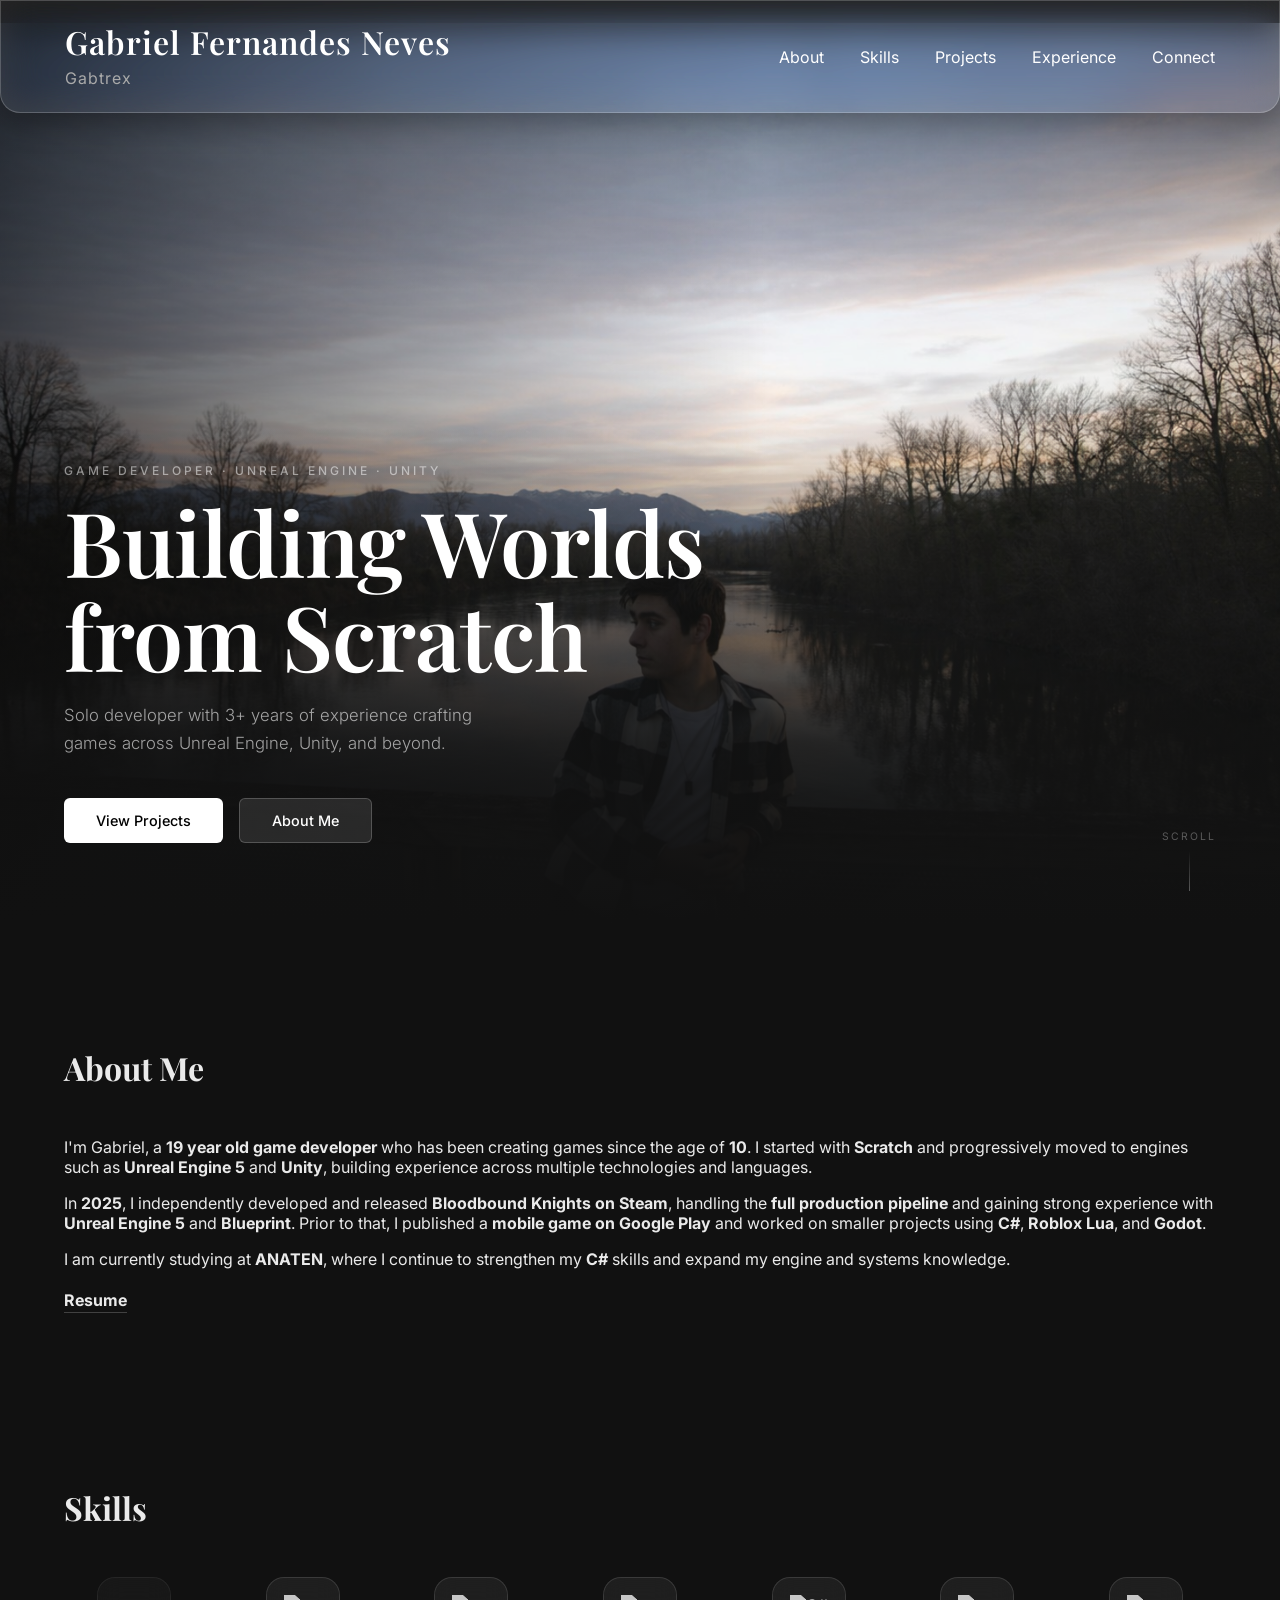
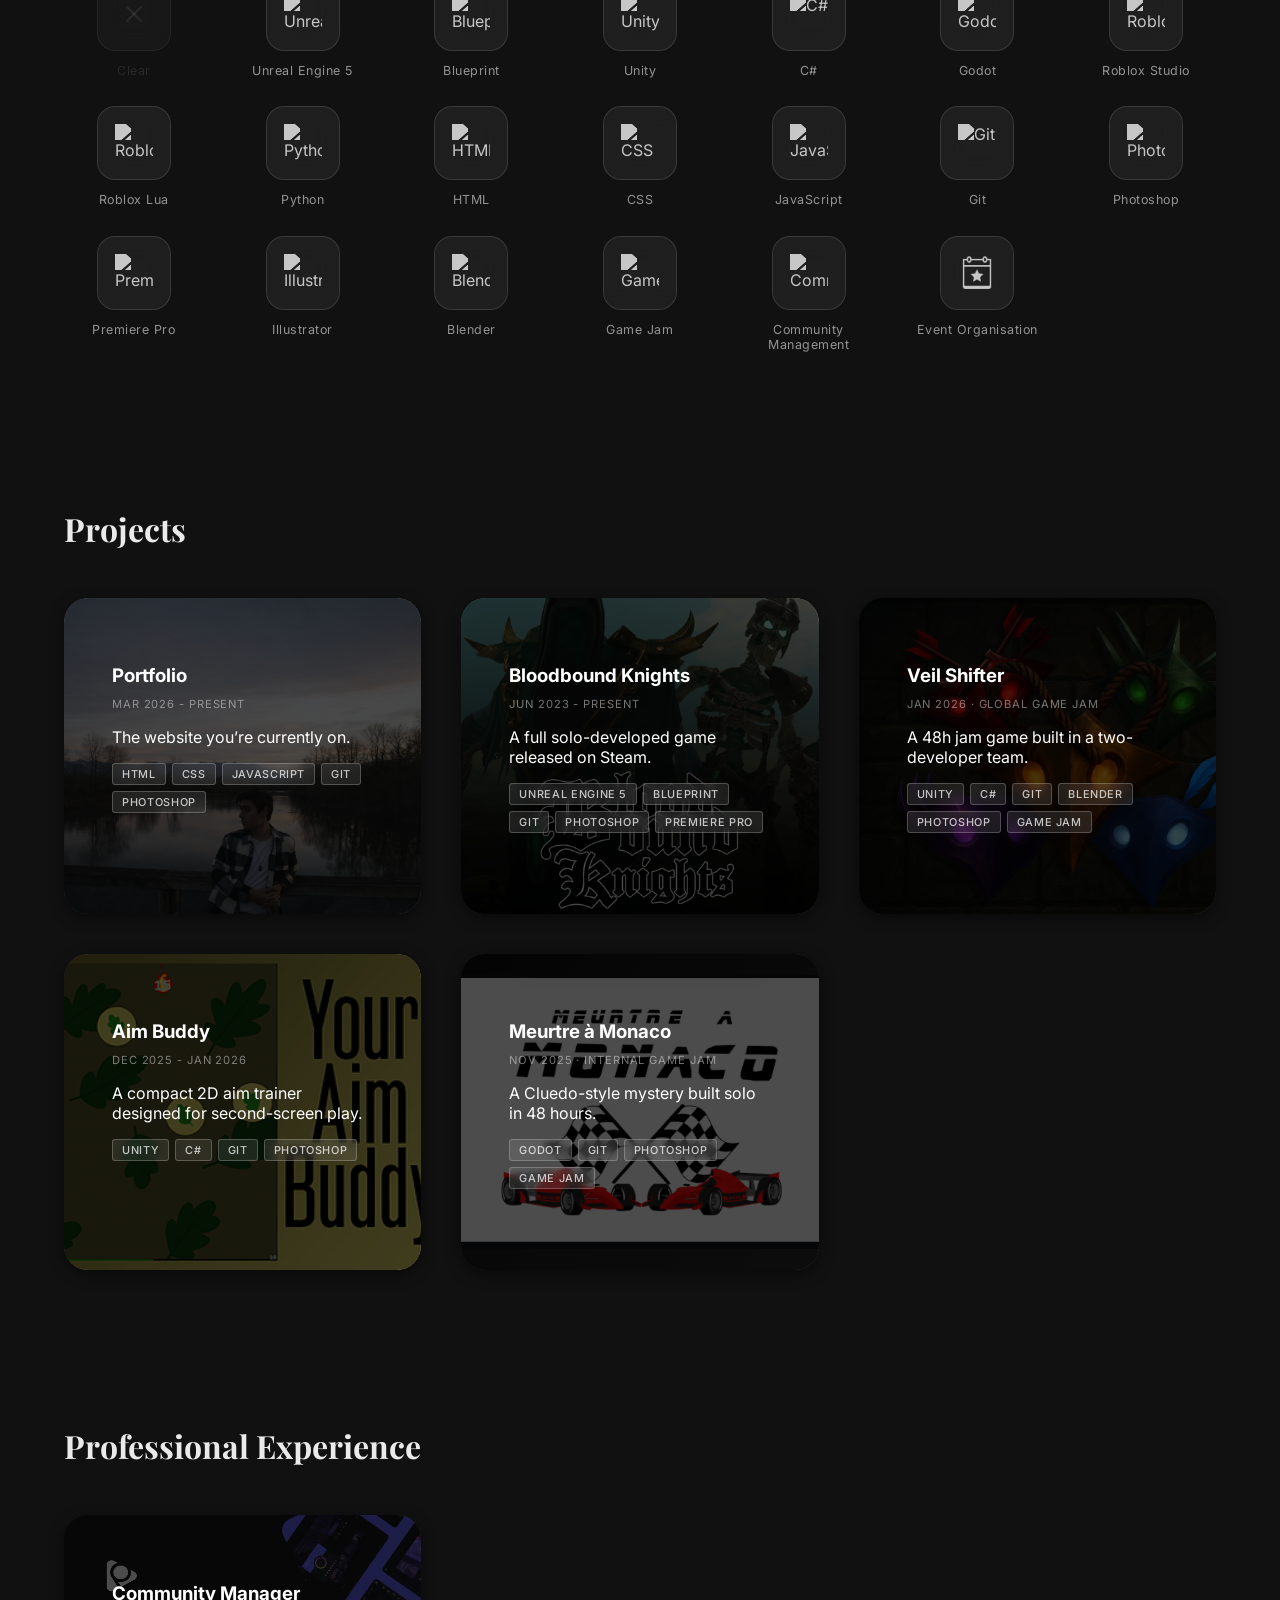
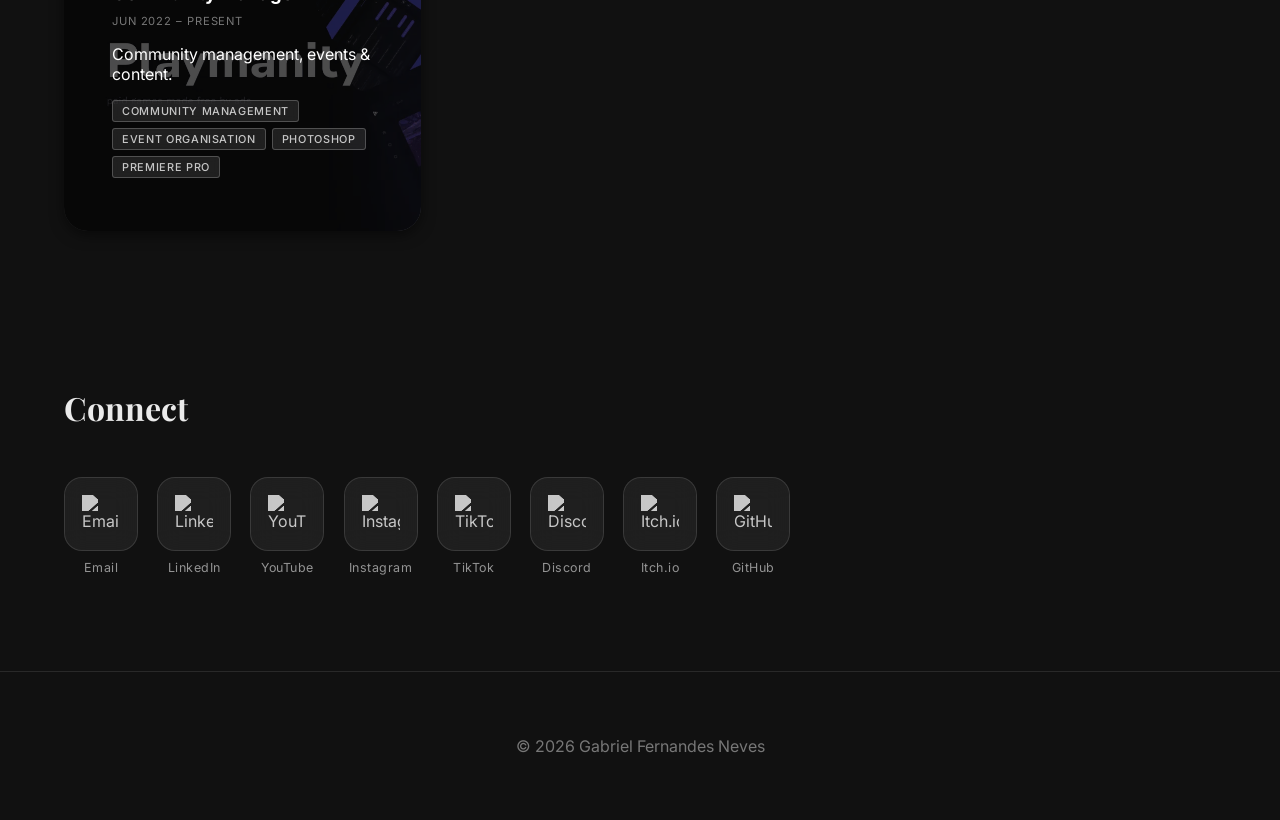
==== commit 2a8dcebc: "added an option to copy the mail instead of sending mail" ====
--- a/index.html
+++ b/index.html
@@ -72,10 +72,15 @@
     <h2>Connect</h2>
     <div class="socials-grid">
 
-        <a class="social-btn" href="mailto:gabrielfneves07@gmail.com" target="_blank">
+        <div class="social-btn social-email" id="emailBtn">
             <div class="social-icon-wrap"><img src="images/Connect/Email.png" alt="Email"></div>
             <span>Email</span>
-        </a>
+            <div class="email-menu" id="emailMenu">
+                <a href="mailto:gabrielfneves07@gmail.com" target="_blank" id="emailOpen">Open Mail</a>
+                <button id="emailCopy">Copy Address</button>
+                <span class="email-copy-confirm" id="emailConfirm">Copied!</span>
+            </div>
+        </div>
 
         <a class="social-btn" href="https://www.linkedin.com/in/gabriel-fernandes-neves-444017276/" target="_blank">
             <div class="social-icon-wrap"><img src="images/Connect/linkedin.png" alt="LinkedIn"></div>
@@ -224,7 +229,6 @@
     function applyFilter() {
         var hasActive = activeSkills.size > 0;
 
-        // Show/hide clear button
         var cb = document.getElementById('skill-clear-btn');
         if (cb) cb.classList.toggle('skill-clear-visible', hasActive);
 
@@ -234,7 +238,6 @@
                 project.classList.remove('project-dimmed', 'project-highlighted');
             } else {
                 var projectSkills = project.dataset.skills.split(' ');
-                // AND logic: project must include every active skill
                 var matches = Array.from(activeSkills).every(function(s) {
                     return projectSkills.includes(s);
                 });
@@ -296,6 +299,38 @@
         clearBtnEl.addEventListener('click', clearFilter);
     }
 
+    // ── Email menu ────────────────────────────────────────────
+    var emailBtn     = document.getElementById('emailBtn');
+    var emailMenu    = document.getElementById('emailMenu');
+    var emailOpen    = document.getElementById('emailOpen');
+    var emailCopy    = document.getElementById('emailCopy');
+    var emailConfirm = document.getElementById('emailConfirm');
+
+    emailBtn.addEventListener('click', function() {
+        emailMenu.classList.toggle('show');
+    });
+
+    emailOpen.addEventListener('click', function(e) {
+        e.stopPropagation();
+        emailMenu.classList.remove('show');
+    });
+
+    emailCopy.addEventListener('click', function(e) {
+        e.stopPropagation();
+        emailMenu.classList.remove('show');
+        navigator.clipboard.writeText('gabrielfneves07@gmail.com').then(function() {
+            emailConfirm.classList.add('show');
+            setTimeout(function() { emailConfirm.classList.remove('show'); }, 2000);
+        });
+    });
+
+    // ── Close email menu on outside click ────────────────────
+    document.addEventListener('click', function(e) {
+        if (!e.target.closest('.social-email')) {
+            emailMenu.classList.remove('show');
+        }
+    });
+
     // ── Smooth scroll ────────────────────────────────────────
     document.querySelectorAll('a[href^="#"]').forEach(function(anchor) {
         anchor.addEventListener('click', function(e) {
--- a/styles.css
+++ b/styles.css
@@ -95,6 +95,10 @@
 }
 
 nav a:hover::after { width: 100%; }
+
+nav a.nav-active { color: #fff; }
+
+nav a.nav-active::after { width: 100%; }
 
 /* ===== SECTIONS ===== */
 section {
@@ -949,6 +953,75 @@
 }
 
 .discord-tooltip.show { opacity: 1; }
+
+/* ===== EMAIL MENU ===== */
+.social-email { position: relative; }
+
+.email-menu {
+    position: absolute;
+    bottom: calc(100% + 10px);
+    left: 50%;
+    transform: translateX(-50%) translateY(6px);
+    background: rgba(20, 20, 20, 0.92);
+    backdrop-filter: blur(14px);
+    border: 1px solid rgba(255, 255, 255, 0.15);
+    border-radius: 10px;
+    padding: 6px;
+    display: flex;
+    flex-direction: column;
+    gap: 4px;
+    min-width: 130px;
+    opacity: 0;
+    pointer-events: none;
+    transition: opacity 0.2s ease, transform 0.2s ease;
+    z-index: 100;
+}
+
+.email-menu.show {
+    opacity: 1;
+    pointer-events: auto;
+    transform: translateX(-50%) translateY(0);
+}
+
+.email-menu a,
+.email-menu button {
+    font-family: 'Inter', sans-serif;
+    font-size: 0.75rem;
+    font-weight: 500;
+    letter-spacing: 0.04em;
+    color: rgba(255, 255, 255, 0.8);
+    text-decoration: none;
+    background: rgba(255, 255, 255, 0.07);
+    border: 1px solid rgba(255, 255, 255, 0.08);
+    border-radius: 6px;
+    padding: 7px 14px;
+    text-align: center;
+    cursor: none;
+    transition: background 0.2s ease, color 0.2s ease;
+    display: block;
+    width: 100%;
+    box-sizing: border-box;
+}
+
+.email-menu a:hover,
+.email-menu button:hover {
+    background: rgba(255, 255, 255, 0.14);
+    color: #fff;
+}
+
+.email-copy-confirm {
+    font-family: 'Inter', sans-serif;
+    font-size: 0.68rem;
+    color: rgba(255, 255, 255, 0.4);
+    text-align: center;
+    padding: 2px 0;
+    opacity: 0;
+    transition: opacity 0.2s ease;
+    pointer-events: none;
+    display: block;
+}
+
+.email-copy-confirm.show { opacity: 1; }
 
 /* ===== ABOUT LINKS ===== */
 #about a {
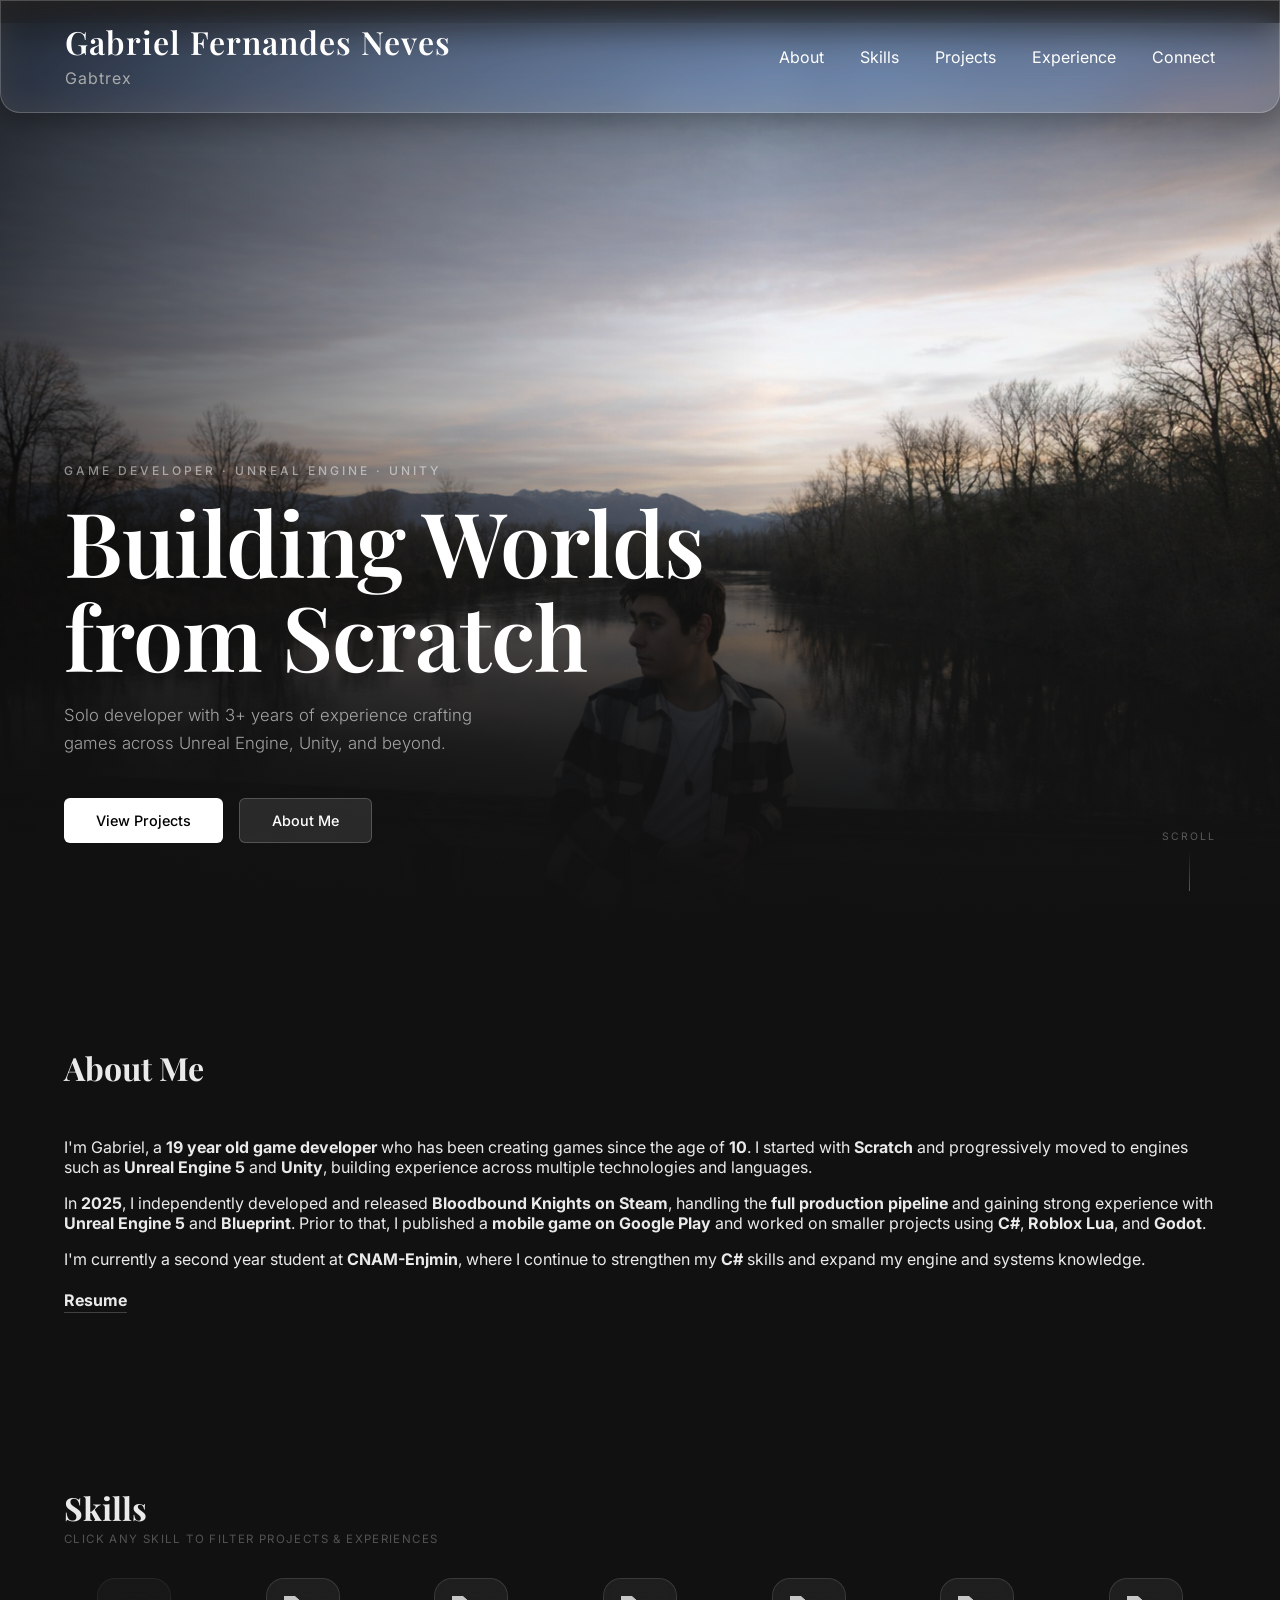
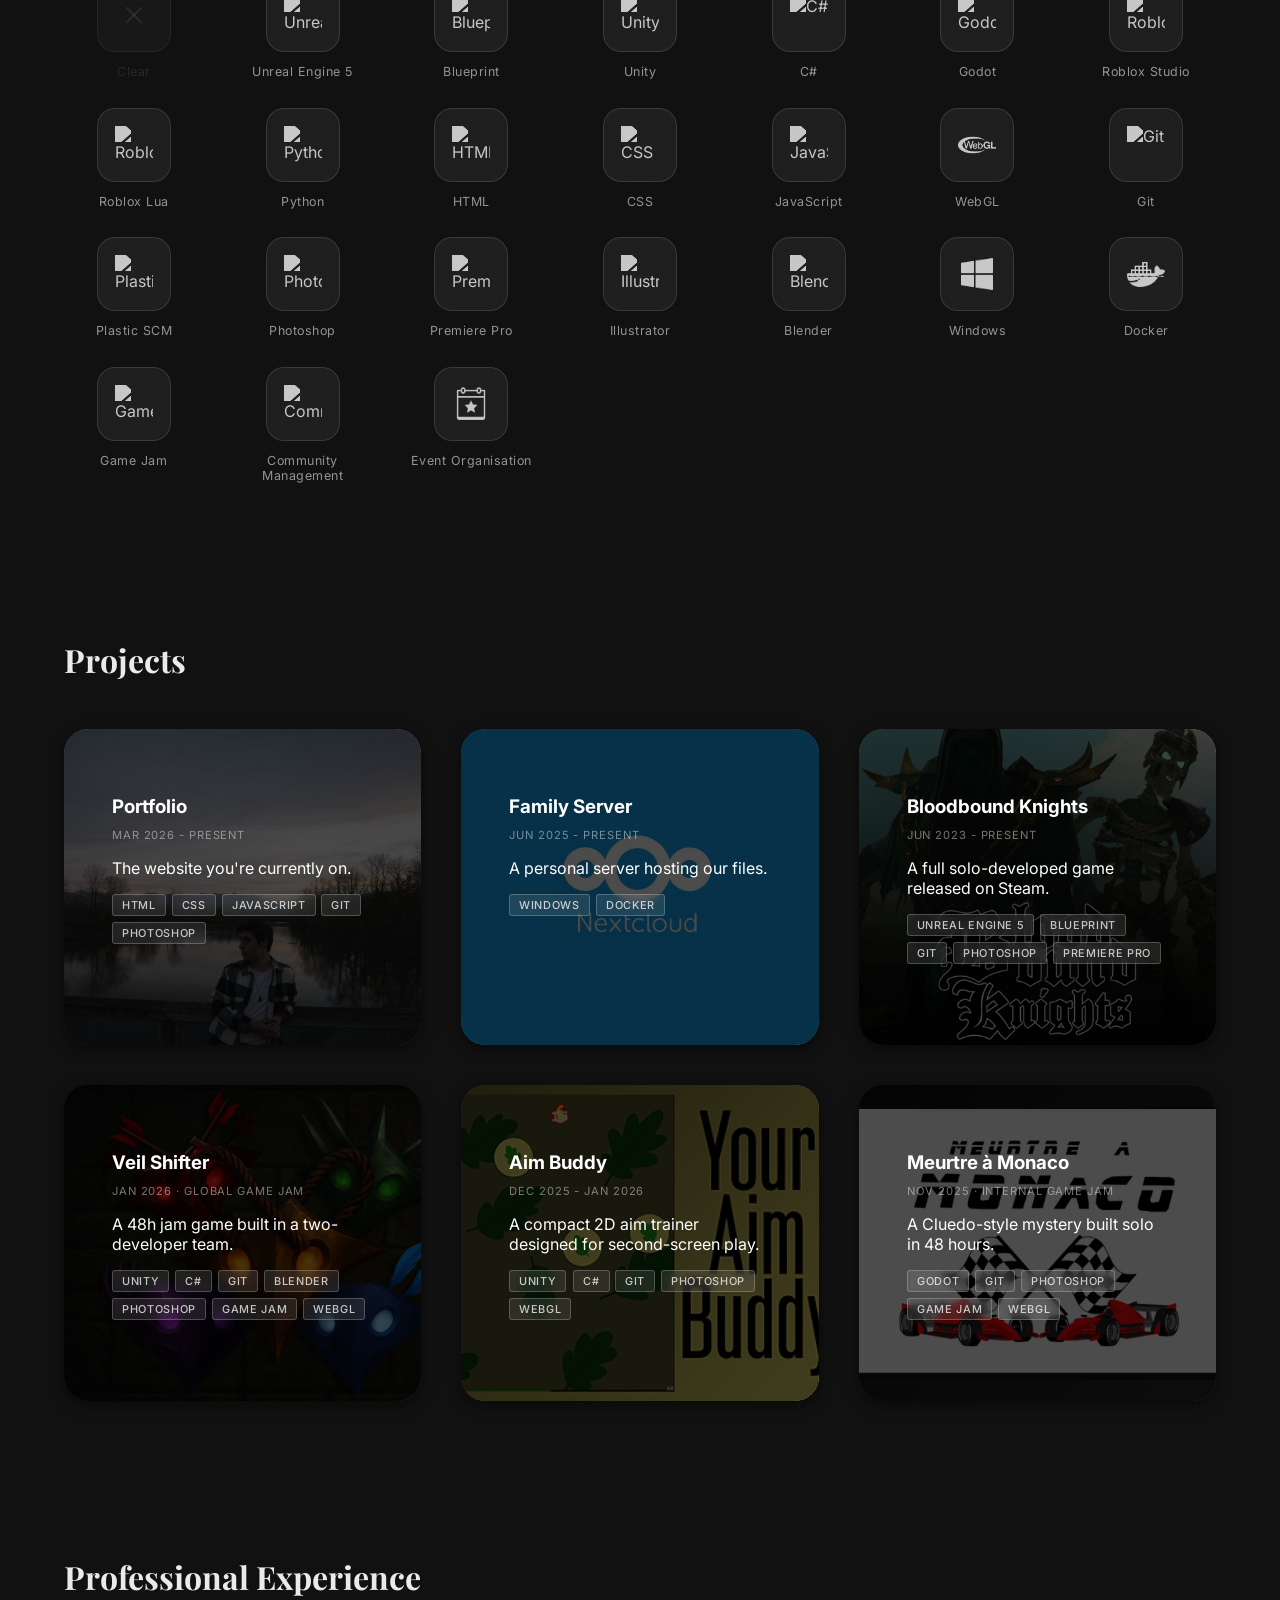
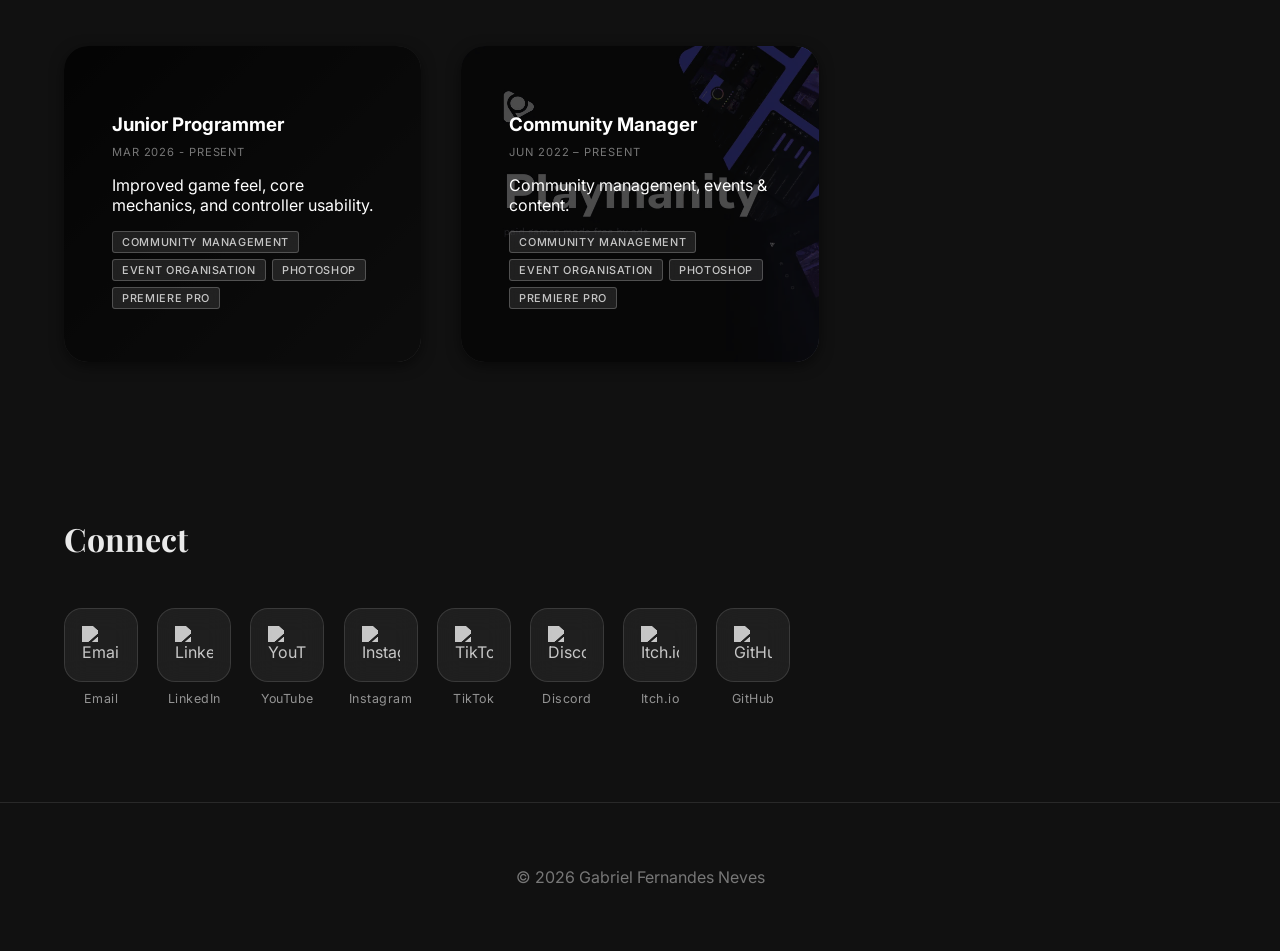
==== commit 327e6bed: "changed the school in the index" ====
--- a/index.html
+++ b/index.html
@@ -8,7 +8,33 @@
     </script>
     <meta charset="UTF-8">
     <meta name="viewport" content="width=device-width, initial-scale=1.0">
-    <title>Gabriel's Portfolio</title>
+    <title>Gabriel Fernandes Neves — Game Developer</title>
+
+    <!-- SEO -->
+    <meta name="description" content="Portfolio of Gabriel Fernandes Neves (Gabtrex) — solo game developer with 3+ years of experience building games in Unreal Engine 5, Unity, and Godot. Creator of Bloodbound Knights on Steam.">
+    <meta name="author" content="Gabriel Fernandes Neves">
+    <meta name="keywords" content="game developer, Unreal Engine, Unity, Godot, indie game, Bloodbound Knights, portfolio, Gabtrex">
+
+    <!-- Open Graph (Discord, LinkedIn, Facebook, etc.) -->
+    <meta property="og:type" content="website">
+    <meta property="og:url" content="https://gabtrex.github.io/">
+    <meta property="og:title" content="Gabriel Fernandes Neves — Game Developer">
+    <meta property="og:description" content="Solo game developer with 3+ years of experience. Creator of Bloodbound Knights on Steam. Built with Unreal Engine 5, Unity, Godot and more.">
+    <meta property="og:image" content="https://gabtrex.github.io/images/MainPageHero/SEOHero.png">
+    <meta property="og:image:width" content="1200">
+    <meta property="og:image:height" content="630">
+    <meta property="og:locale" content="en_US">
+    <meta property="og:site_name" content="Gabtrex Portfolio">
+
+    <!-- Twitter Card -->
+    <meta name="twitter:card" content="summary_large_image">
+    <meta name="twitter:url" content="https://gabtrex.github.io/">
+    <meta name="twitter:title" content="Gabriel Fernandes Neves — Game Developer">
+    <meta name="twitter:description" content="Solo game developer with 3+ years of experience. Creator of Bloodbound Knights on Steam.">
+    <meta name="twitter:image" content="https://gabtrex.github.io/images/MainPageHero/SEOHero.png">
+
+    <!-- Canonical -->
+    <link rel="canonical" href="https://gabtrex.github.io/">
 
     <!-- Favicon -->
     <link rel="icon" type="image/png" href="images/FavIcon/Gabtrex.png"/>
@@ -45,13 +71,14 @@
     <h2 class="scroll-reveal">About Me</h2>
     <p class="scroll-reveal">I'm Gabriel, a <strong>19 year old game developer</strong> who has been creating games since the age of <strong>10</strong>. I started with <strong>Scratch</strong> and progressively moved to engines such as <strong>Unreal Engine 5</strong> and <strong>Unity</strong>, building experience across multiple technologies and languages.</p>
     <p class="scroll-reveal">In <strong>2025</strong>, I independently developed and released <strong>Bloodbound Knights on Steam</strong>, handling the <strong>full production pipeline</strong> and gaining strong experience with <strong>Unreal Engine 5</strong> and <strong>Blueprint</strong>. Prior to that, I published a <strong>mobile game on Google Play</strong> and worked on smaller projects using <strong>C#</strong>, <strong>Roblox Lua</strong>, and <strong>Godot</strong>.</p>
-    <p class="scroll-reveal">I am currently studying at <strong>ANATEN</strong>, where I continue to strengthen my <strong>C#</strong> skills and expand my engine and systems knowledge.</p>
+    <p class="scroll-reveal">I'm currently a second year student at <strong>CNAM-Enjmin</strong>, where I continue to strengthen my <strong>C#</strong> skills and expand my engine and systems knowledge.</p>
     <h4><a href="https://gabtrex.ddns.net/s/bPfYbPtpX4PjDE2" target="_blank">Resume</a></h4>
 </section>
 
 <!-- SKILLS SECTION -->
 <section id="skills">
     <h2 class="scroll-reveal">Skills</h2>
+    <p class="skills-filter-hint scroll-reveal">Click any skill to filter projects & experiences</p>
     <div class="skills-grid" id="skills-grid"></div>
 </section>
 
--- a/styles.css
+++ b/styles.css
@@ -258,6 +258,22 @@
   background: rgba(255, 255, 255, 0.18);
   color: rgba(255, 255, 255, 0.95);
 }
+
+/* ===== SKILL FILTER HINT ===== */
+.skills-filter-hint {
+  font-family: 'Inter', sans-serif;
+  font-size: 0.72rem;
+  font-weight: 400;
+  letter-spacing: 0.12em;
+  text-transform: uppercase;
+  color: rgba(255, 255, 255, 0.28);
+  margin: -2.8rem 0 2rem 0;
+  display: flex;
+  align-items: center;
+  gap: 0.5rem;
+}
+
+
 
 /* ===== SKILLS SECTION ===== */
 .skills-grid {
@@ -1094,4 +1110,163 @@
 .cursor-dot.clicking {
   width: 8px;
   height: 8px;
+}
+/* ── Play in Browser embed ─────────────────────────────── */
+.game-embed-wrapper {
+    position: relative;
+    width: 100%;
+    aspect-ratio: 16 / 9; /* keep this if your game is 16:9 */
+    border-radius: 12px;
+    overflow: hidden;
+    border: 1px solid rgba(255, 255, 255, 0.1);
+    background: #000;
+    box-shadow: 0 20px 60px rgba(0, 0, 0, 0.5);
+}
+
+.game-embed-wrapper iframe {
+    position: absolute;
+    top: 50%;
+    left: 50%;
+    border: none;
+    display: block;
+    transform: translate(-50%, -50%);
+    transform-origin: center;
+}
+
+.game-fullscreen-btn {
+    position: absolute;
+    bottom: 12px;
+    right: 12px;
+    width: 38px;
+    height: 38px;
+    display: flex;
+    align-items: center;
+    justify-content: center;
+    background: rgba(0, 0, 0, 0.55);
+    border: 1px solid rgba(255, 255, 255, 0.18);
+    border-radius: 6px;
+    color: rgba(255, 255, 255, 0.8);
+    cursor: none;
+    transition: background 0.2s ease, color 0.2s ease, transform 0.2s ease;
+    backdrop-filter: blur(6px);
+}
+
+.game-fullscreen-btn:hover {
+    background: rgba(255, 255, 255, 0.15);
+    color: #fff;
+    transform: scale(1.08);
+}
+
+.project-hours-hero {
+  font-weight: 700;
+  color: rgba(255, 255, 255, 0.78);
+}
+
+/* ===== LIGHTBOX ===== */
+.lightbox-overlay {
+  position: fixed;
+  inset: 0;
+  z-index: 99990;
+  background: rgba(0, 0, 0, 0);
+  display: flex;
+  align-items: center;
+  justify-content: center;
+  transition: background 0.3s ease;
+  pointer-events: none;
+}
+
+.lightbox-overlay.open {
+  background: rgba(0, 0, 0, 0.88);
+  pointer-events: all;
+  backdrop-filter: blur(6px);
+  -webkit-backdrop-filter: blur(6px);
+}
+
+.lightbox-img {
+  width: 90vw;
+  height: 88vh;
+  border-radius: 10px;
+  box-shadow: 0 30px 80px rgba(0, 0, 0, 0.7);
+  opacity: 0;
+  transform: scale(0.94);
+  transition: opacity 0.3s ease, transform 0.3s ease;
+  object-fit: contain;
+  display: block;
+}
+
+.lightbox-overlay.open .lightbox-img {
+  opacity: 1;
+  transform: scale(1);
+}
+
+.lightbox-close {
+  position: fixed;
+  top: 1.4rem;
+  right: 1.6rem;
+  width: 40px;
+  height: 40px;
+  display: flex;
+  align-items: center;
+  justify-content: center;
+  background: rgba(255, 255, 255, 0.1);
+  border: 1px solid rgba(255, 255, 255, 0.22);
+  border-radius: 50%;
+  color: rgba(255, 255, 255, 0.85);
+  cursor: none !important;
+  z-index: 99991;
+  opacity: 0;
+  transform: scale(0.8);
+  transition: opacity 0.3s ease, transform 0.3s ease, background 0.2s ease;
+  backdrop-filter: blur(8px);
+}
+
+.lightbox-overlay.open .lightbox-close {
+  opacity: 1;
+  transform: scale(1);
+}
+
+.lightbox-close:hover {
+  background: rgba(255, 255, 255, 0.2);
+  color: #fff;
+}
+
+/* ===== DEV SCREENSHOTS SECTION ===== */
+.dev-screenshots-grid {
+  display: grid;
+  grid-template-columns: repeat(auto-fill, minmax(280px, 1fr));
+  gap: 1rem;
+  margin-top: 1rem;
+}
+
+.dev-screenshots-grid img {
+  width: 100%;
+  aspect-ratio: 16 / 9;
+  object-fit: cover;
+  border-radius: 10px;
+  box-shadow: 0 6px 20px rgba(0, 0, 0, 0.5);
+  cursor: none !important;
+  transition: transform 0.3s ease, box-shadow 0.3s ease, opacity 0.3s ease;
+  display: block;
+}
+
+.dev-screenshots-grid img:hover {
+  transform: scale(1.03);
+  box-shadow: 0 16px 48px rgba(0, 0, 0, 0.7);
+  opacity: 0.88;
+}
+
+/* ===== DESCRIPTION LINKS ===== */
+#project-description a,
+#experience-description a {
+  color: #eaeaea;
+  text-decoration: none;
+  border-bottom: 1px solid rgba(255,255,255,0.2);
+  padding-bottom: 2px;
+  transition: color 0.3s, border-color 0.3s;
+}
+
+#project-description a:hover,
+#experience-description a:hover {
+  color: #fff;
+  border-bottom-color: #fff;
 }
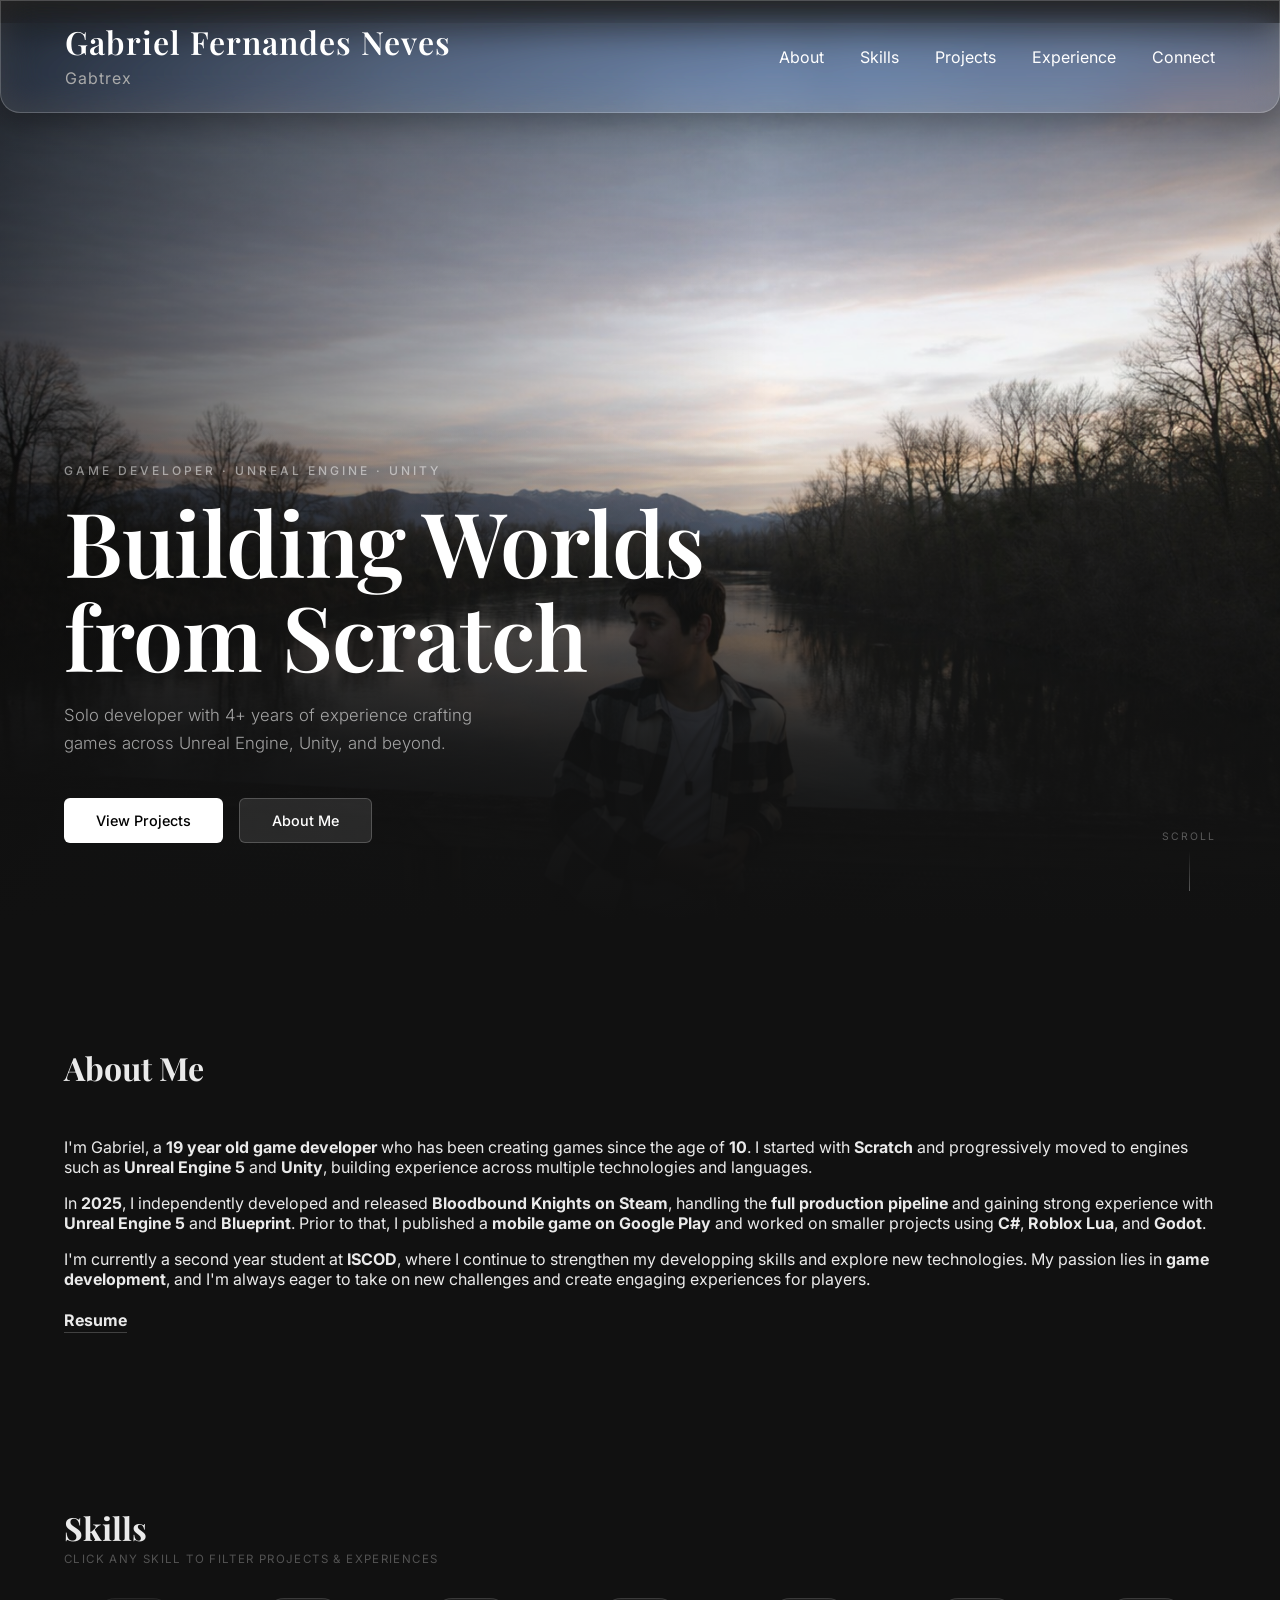
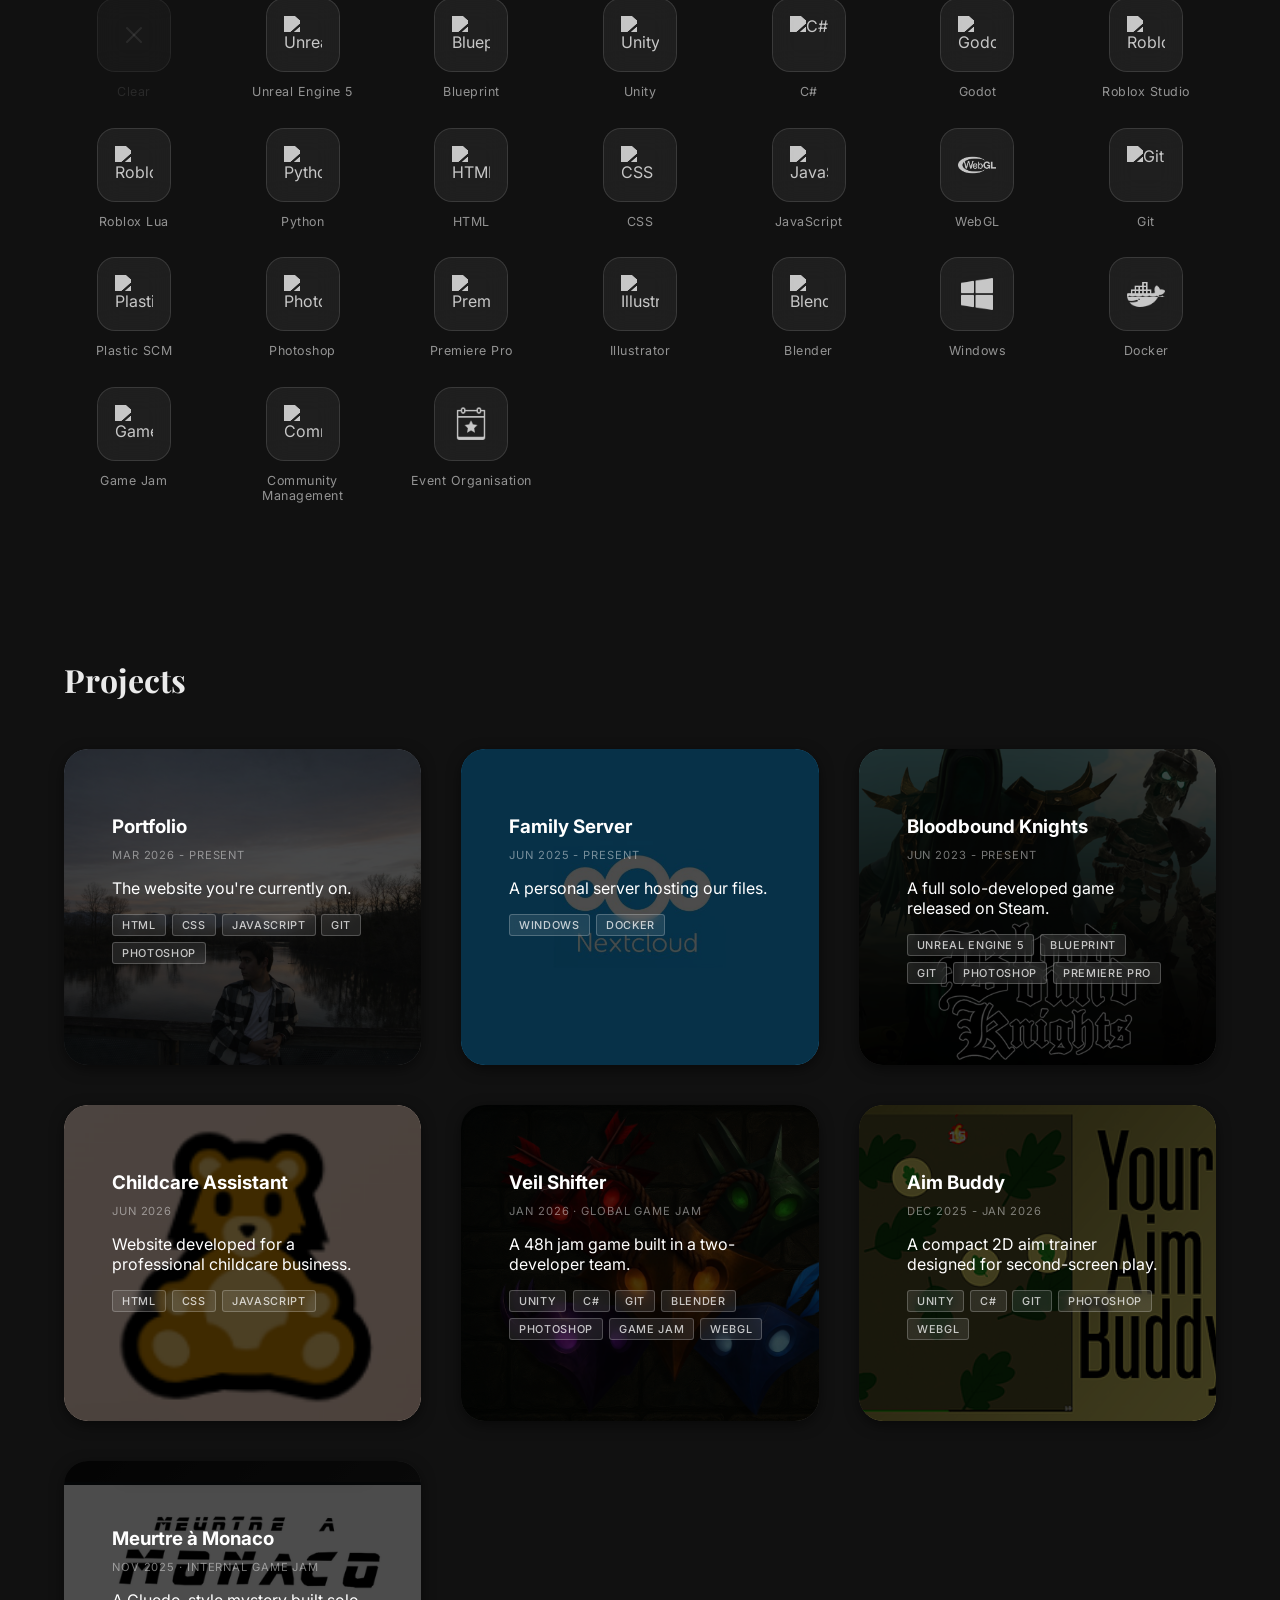
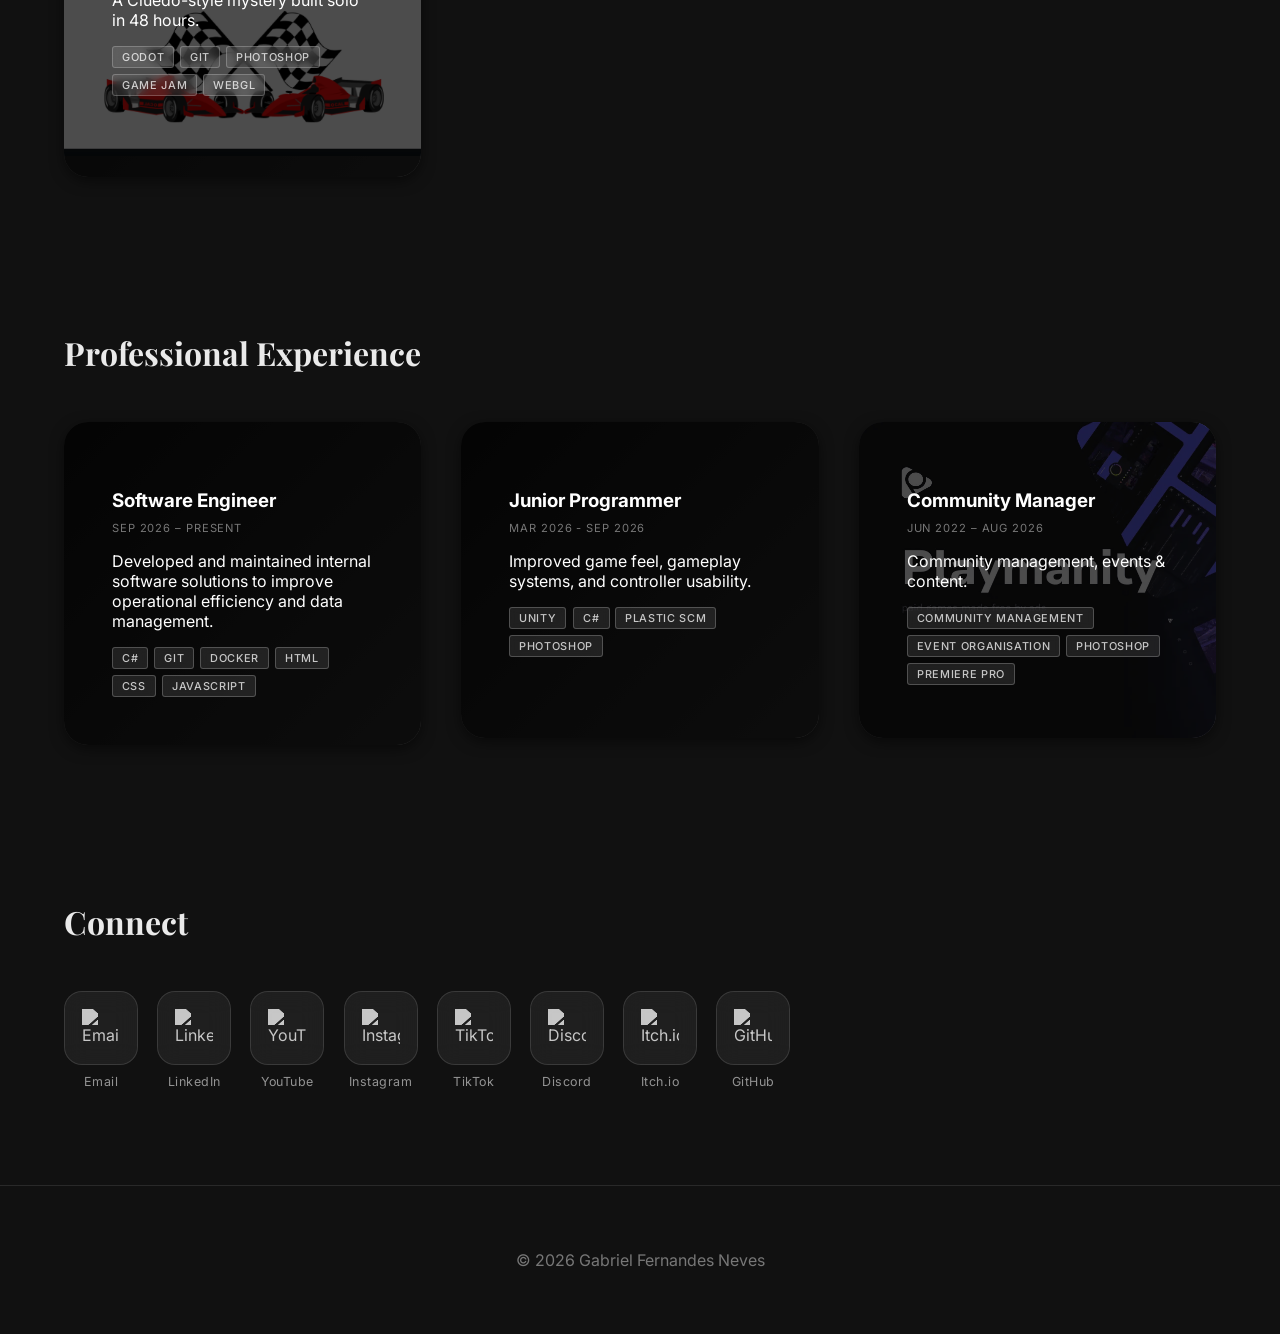
==== commit 8b4e81aa: "added hochland" ====
--- a/index.html
+++ b/index.html
@@ -54,7 +54,7 @@
     <div class="main-hero-content">
         <p class="main-hero-eyebrow">Game Developer · Unreal Engine · Unity</p>
         <h1 class="main-hero-title">Building Worlds from Scratch</h1>
-        <p class="main-hero-sub">Solo developer with 3+ years of experience crafting games across Unreal Engine, Unity, and beyond.</p>
+        <p class="main-hero-sub">Solo developer with 4+ years of experience crafting games across Unreal Engine, Unity, and beyond.</p>
         <div class="main-hero-cta">
             <a href="#projects" class="primary">View Projects</a>
             <a href="#about" class="secondary">About Me</a>
@@ -71,7 +71,7 @@
     <h2 class="scroll-reveal">About Me</h2>
     <p class="scroll-reveal">I'm Gabriel, a <strong>19 year old game developer</strong> who has been creating games since the age of <strong>10</strong>. I started with <strong>Scratch</strong> and progressively moved to engines such as <strong>Unreal Engine 5</strong> and <strong>Unity</strong>, building experience across multiple technologies and languages.</p>
     <p class="scroll-reveal">In <strong>2025</strong>, I independently developed and released <strong>Bloodbound Knights on Steam</strong>, handling the <strong>full production pipeline</strong> and gaining strong experience with <strong>Unreal Engine 5</strong> and <strong>Blueprint</strong>. Prior to that, I published a <strong>mobile game on Google Play</strong> and worked on smaller projects using <strong>C#</strong>, <strong>Roblox Lua</strong>, and <strong>Godot</strong>.</p>
-    <p class="scroll-reveal">I'm currently a second year student at <strong>CNAM-Enjmin</strong>, where I continue to strengthen my <strong>C#</strong> skills and expand my engine and systems knowledge.</p>
+    <p class="scroll-reveal">I'm currently a second year student at <strong>ISCOD</strong>, where I continue to strengthen my developping skills and explore new technologies. My passion lies in <strong>game development</strong>, and I'm always eager to take on new challenges and create engaging experiences for players.</p>
     <h4><a href="https://gabtrex.ddns.net/s/bPfYbPtpX4PjDE2" target="_blank">Resume</a></h4>
 </section>
 
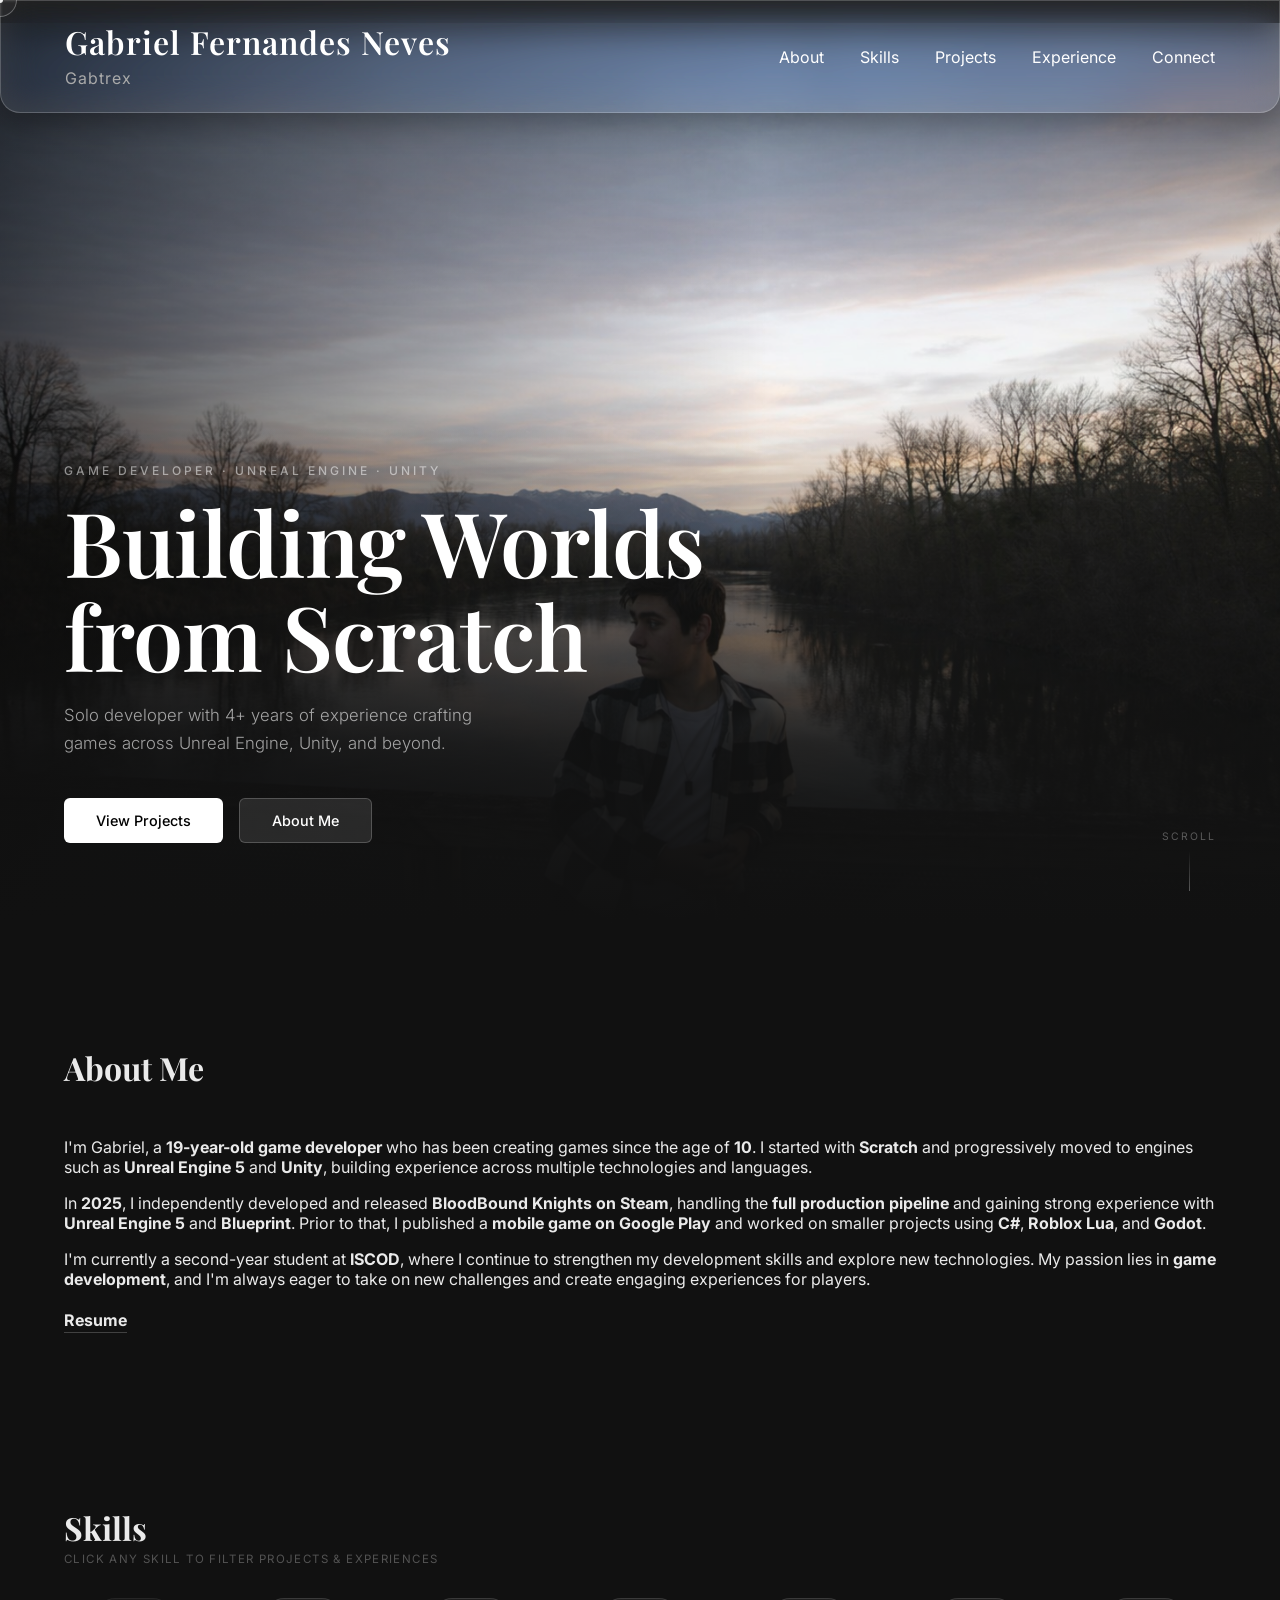
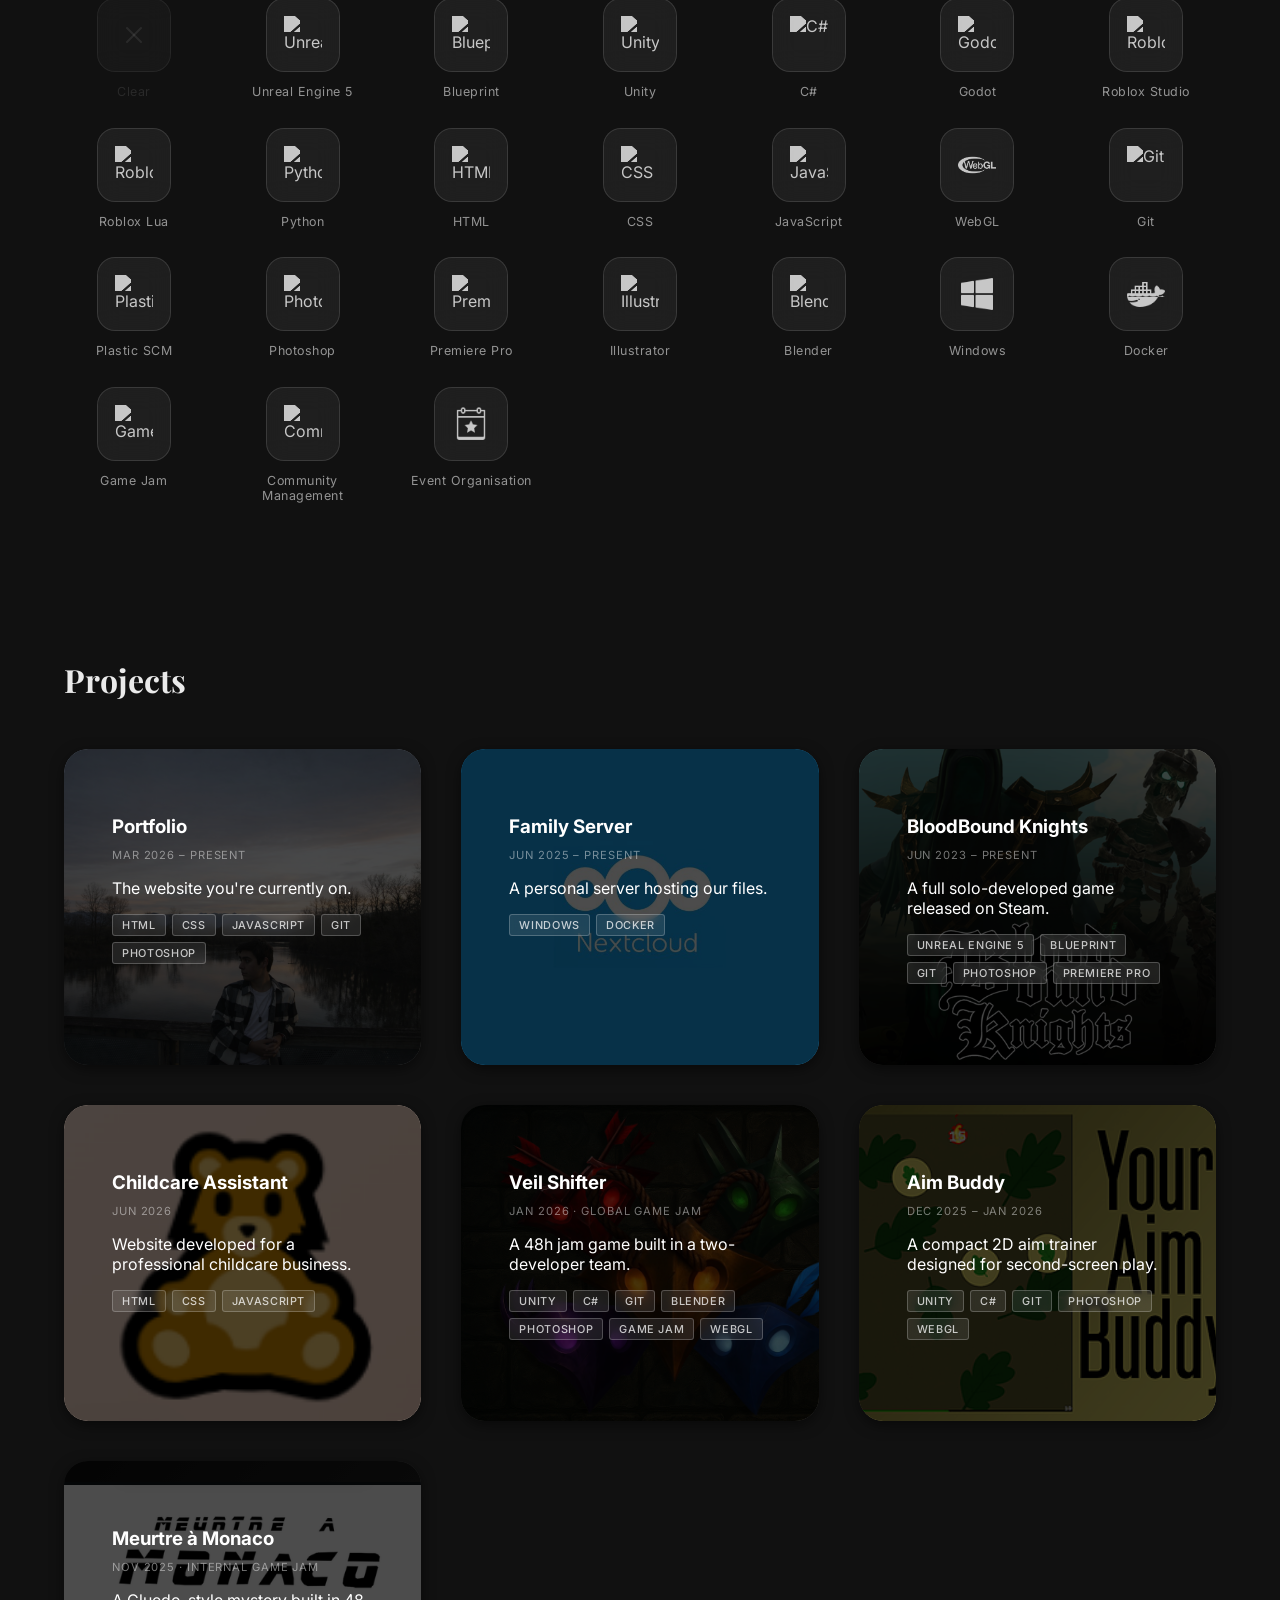
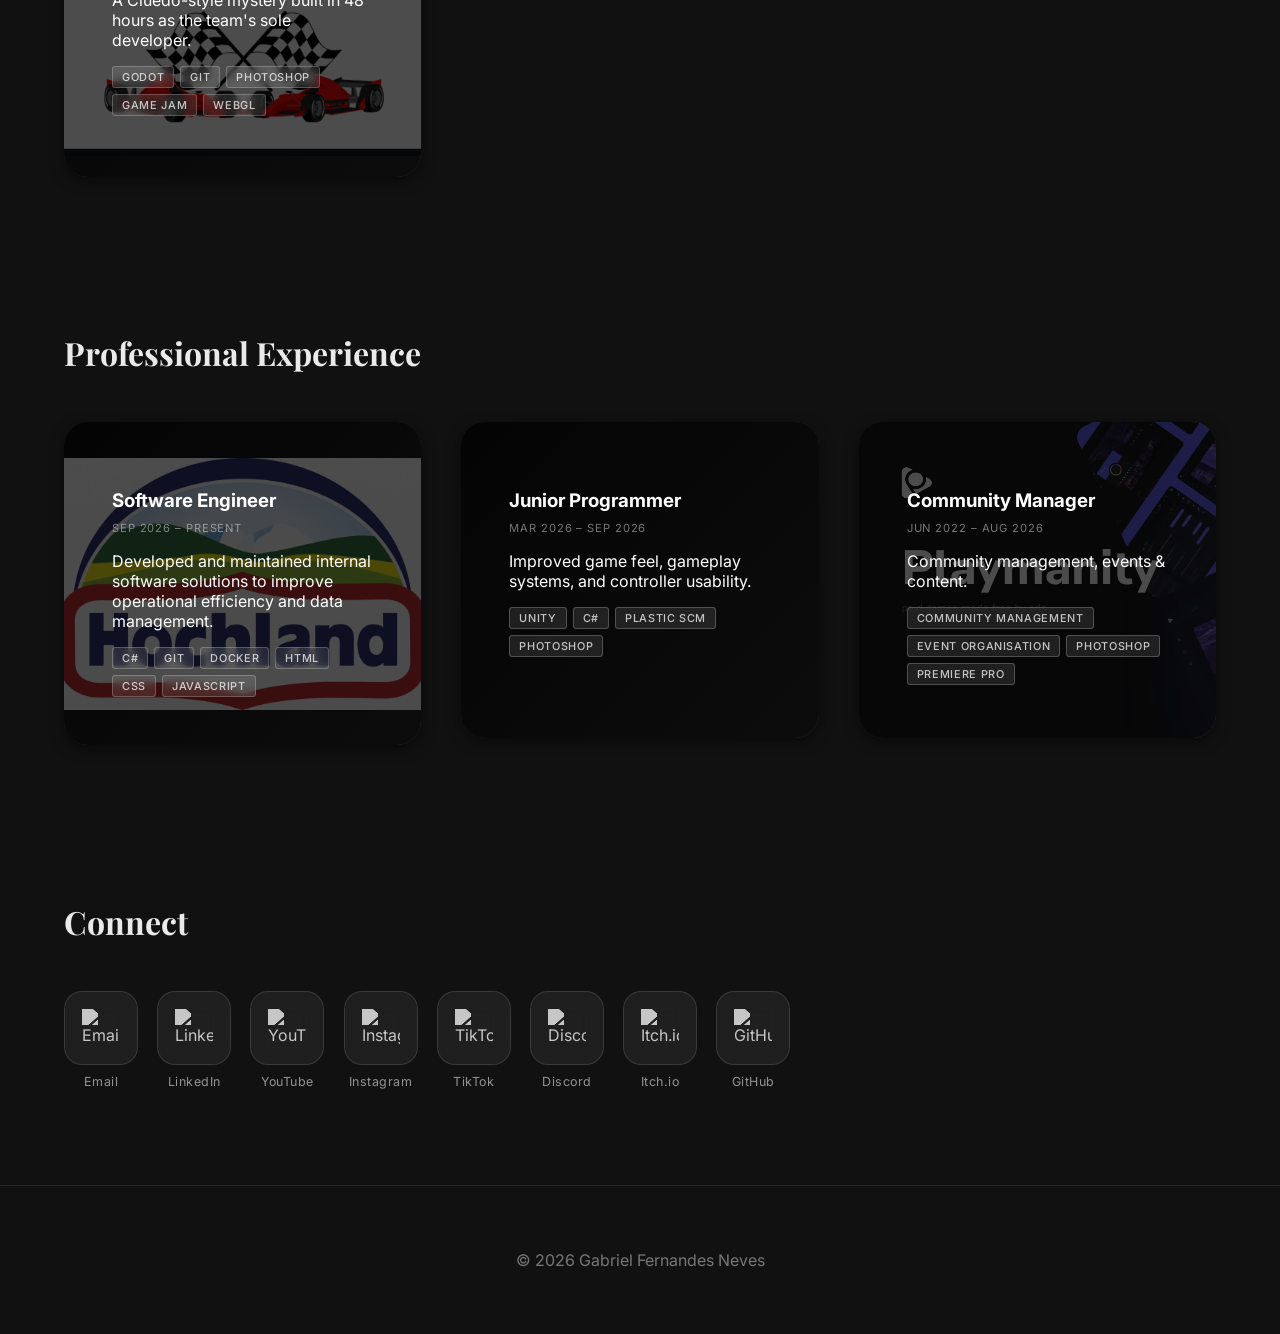
==== commit 58d676a5: "Fix scroll reveal lag, clean up text and code - Scroll reveal: stagger per batch (capped) instead of" ====
--- a/index.html
+++ b/index.html
@@ -11,15 +11,15 @@
     <title>Gabriel Fernandes Neves — Game Developer</title>
 
     <!-- SEO -->
-    <meta name="description" content="Portfolio of Gabriel Fernandes Neves (Gabtrex) — solo game developer with 3+ years of experience building games in Unreal Engine 5, Unity, and Godot. Creator of Bloodbound Knights on Steam.">
+    <meta name="description" content="Portfolio of Gabriel Fernandes Neves (Gabtrex) — solo game developer with 4+ years of experience building games in Unreal Engine 5, Unity, and Godot. Creator of BloodBound Knights on Steam.">
     <meta name="author" content="Gabriel Fernandes Neves">
-    <meta name="keywords" content="game developer, Unreal Engine, Unity, Godot, indie game, Bloodbound Knights, portfolio, Gabtrex">
+    <meta name="keywords" content="game developer, Unreal Engine, Unity, Godot, indie game, BloodBound Knights, portfolio, Gabtrex">
 
     <!-- Open Graph (Discord, LinkedIn, Facebook, etc.) -->
     <meta property="og:type" content="website">
     <meta property="og:url" content="https://gabtrex.github.io/">
     <meta property="og:title" content="Gabriel Fernandes Neves — Game Developer">
-    <meta property="og:description" content="Solo game developer with 3+ years of experience. Creator of Bloodbound Knights on Steam. Built with Unreal Engine 5, Unity, Godot and more.">
+    <meta property="og:description" content="Solo game developer with 4+ years of experience. Creator of BloodBound Knights on Steam. Built with Unreal Engine 5, Unity, Godot and more.">
     <meta property="og:image" content="https://gabtrex.github.io/images/MainPageHero/SEOHero.png">
     <meta property="og:image:width" content="1200">
     <meta property="og:image:height" content="630">
@@ -30,7 +30,7 @@
     <meta name="twitter:card" content="summary_large_image">
     <meta name="twitter:url" content="https://gabtrex.github.io/">
     <meta name="twitter:title" content="Gabriel Fernandes Neves — Game Developer">
-    <meta name="twitter:description" content="Solo game developer with 3+ years of experience. Creator of Bloodbound Knights on Steam.">
+    <meta name="twitter:description" content="Solo game developer with 4+ years of experience. Creator of BloodBound Knights on Steam.">
     <meta name="twitter:image" content="https://gabtrex.github.io/images/MainPageHero/SEOHero.png">
 
     <!-- Canonical -->
@@ -69,9 +69,9 @@
 <!-- ABOUT SECTION -->
 <section id="about">
     <h2 class="scroll-reveal">About Me</h2>
-    <p class="scroll-reveal">I'm Gabriel, a <strong>19 year old game developer</strong> who has been creating games since the age of <strong>10</strong>. I started with <strong>Scratch</strong> and progressively moved to engines such as <strong>Unreal Engine 5</strong> and <strong>Unity</strong>, building experience across multiple technologies and languages.</p>
-    <p class="scroll-reveal">In <strong>2025</strong>, I independently developed and released <strong>Bloodbound Knights on Steam</strong>, handling the <strong>full production pipeline</strong> and gaining strong experience with <strong>Unreal Engine 5</strong> and <strong>Blueprint</strong>. Prior to that, I published a <strong>mobile game on Google Play</strong> and worked on smaller projects using <strong>C#</strong>, <strong>Roblox Lua</strong>, and <strong>Godot</strong>.</p>
-    <p class="scroll-reveal">I'm currently a second year student at <strong>ISCOD</strong>, where I continue to strengthen my developping skills and explore new technologies. My passion lies in <strong>game development</strong>, and I'm always eager to take on new challenges and create engaging experiences for players.</p>
+    <p class="scroll-reveal">I'm Gabriel, a <strong>19-year-old game developer</strong> who has been creating games since the age of <strong>10</strong>. I started with <strong>Scratch</strong> and progressively moved to engines such as <strong>Unreal Engine 5</strong> and <strong>Unity</strong>, building experience across multiple technologies and languages.</p>
+    <p class="scroll-reveal">In <strong>2025</strong>, I independently developed and released <strong>BloodBound Knights on Steam</strong>, handling the <strong>full production pipeline</strong> and gaining strong experience with <strong>Unreal Engine 5</strong> and <strong>Blueprint</strong>. Prior to that, I published a <strong>mobile game on Google Play</strong> and worked on smaller projects using <strong>C#</strong>, <strong>Roblox Lua</strong>, and <strong>Godot</strong>.</p>
+    <p class="scroll-reveal">I'm currently a second-year student at <strong>ISCOD</strong>, where I continue to strengthen my development skills and explore new technologies. My passion lies in <strong>game development</strong>, and I'm always eager to take on new challenges and create engaging experiences for players.</p>
     <h4><a href="https://gabtrex.ddns.net/s/bPfYbPtpX4PjDE2" target="_blank">Resume</a></h4>
 </section>
 
@@ -158,7 +158,7 @@
 <script src="cursor.js"></script>
 <script>
 
-    // ── Skills grid ──────────────────────────────────────────
+    // --- Skills grid --- \\
     var skillsGrid = document.getElementById('skills-grid');
 
     // Clear / Select None button (hidden until a skill is active)
@@ -185,7 +185,7 @@
         skillsGrid.appendChild(div);
     });
 
-    // ── Build a card element ─────────────────────────────────
+    // --- Build a card element --- \\
     function buildCard(key, data, type) {
         var skillTags = (data.skills || [])
             .map(function(s) {
@@ -218,39 +218,47 @@
         return a;
     }
 
-    // ── Render projects ──────────────────────────────────────
+    // --- Render projects --- \\
     var projectsGrid = document.getElementById('projects-grid');
     sortedEntries(projects).forEach(function(entry) {
         projectsGrid.appendChild(buildCard(entry[0], entry[1], 'project'));
     });
 
-    // ── Render experiences ───────────────────────────────────
+    // --- Render experiences --- \\
     var experienceGrid = document.getElementById('experience-grid');
     sortedEntries(experiences).forEach(function(entry) {
         experienceGrid.appendChild(buildCard(entry[0], entry[1], 'experience'));
     });
 
-    // ── Hero background zoom-out ─────────────────────────────
+    // --- Hero background zoom-out --- \\
     window.addEventListener('load', function() {
         document.getElementById('mainHeroBg').classList.add('loaded');
     });
 
-    // ── Scroll reveal ────────────────────────────────────────
-    var observer = new IntersectionObserver(function(entries) {
+    // --- Scroll reveal --- \\
+    // Items are only staggered against the other items appearing in the same batch,
+    // so scrolling fast never stacks up long delays.
+    var REVEAL_STAGGER   = 0.04;                    // seconds between items revealed together
+    var REVEAL_MAX_DELAY = 0.24;                    // cap, so a big batch (skills grid) never lags
+
+    var revealObserver = new IntersectionObserver(function(entries) {
+        var batchIndex = 0;                         // position inside this batch of new items
         entries.forEach(function(entry) {
-            if (entry.isIntersecting) {
-                entry.target.classList.add('visible');
-                observer.unobserve(entry.target);
-            }
-        });
-    }, { threshold: 0.05 });
-
-    document.querySelectorAll('.scroll-reveal').forEach(function(el, i) {
-        el.style.transitionDelay = (i * 0.04) + 's';
-        observer.observe(el);
-    });
-
-    // ── Skill filter (multi-select) ──────────────────────────
+            if (!entry.isIntersecting) return;
+            var el = entry.target;
+            el.style.transitionDelay = Math.min(batchIndex * REVEAL_STAGGER, REVEAL_MAX_DELAY) + 's';
+            el.classList.add('visible');
+            el.addEventListener('transitionend', function() { el.style.transitionDelay = ''; }, { once: true });
+            revealObserver.unobserve(el);
+            batchIndex++;
+        });
+    }, { threshold: 0, rootMargin: '0px 0px 10% 0px' }); // start revealing just before items enter the screen
+
+    document.querySelectorAll('.scroll-reveal').forEach(function(el) {
+        revealObserver.observe(el);
+    });
+
+    // --- Skill filter (multi-select) --- \\
     var activeSkills = new Set();
 
     function applyFilter() {
@@ -326,7 +334,7 @@
         clearBtnEl.addEventListener('click', clearFilter);
     }
 
-    // ── Email menu ────────────────────────────────────────────
+    // --- Email menu --- \\
     var emailBtn     = document.getElementById('emailBtn');
     var emailMenu    = document.getElementById('emailMenu');
     var emailOpen    = document.getElementById('emailOpen');
@@ -351,14 +359,14 @@
         });
     });
 
-    // ── Close email menu on outside click ────────────────────
+    // --- Close email menu on outside click --- \\
     document.addEventListener('click', function(e) {
         if (!e.target.closest('.social-email')) {
             emailMenu.classList.remove('show');
         }
     });
 
-    // ── Smooth scroll ────────────────────────────────────────
+    // --- Smooth scroll --- \\
     document.querySelectorAll('a[href^="#"]').forEach(function(anchor) {
         anchor.addEventListener('click', function(e) {
             e.preventDefault();
@@ -367,7 +375,7 @@
         });
     });
 
-    // ── Session scroll restore ───────────────────────────────
+    // --- Session scroll restore --- \\
     window.addEventListener('load', function() {
         var scrollTo = sessionStorage.getItem('scrollTo');
         if (scrollTo) {
--- a/styles.css
+++ b/styles.css
@@ -187,13 +187,6 @@
   border-radius: 24px;
   z-index: 0;
 }
-
-/* ── Static hardcoded card backgrounds (legacy, kept for safety) ── */
-.project-card.bloodbound::after  { background-image: url('images/BBK/Project Image/BBK.png'); }
-.project-card.aimtrainer::after  { background-image: url('images/AB/Project Image/AB.png'); }
-.project-card.veilshifter::after { background-image: url('images/VeilShifter/Project Image/VS.png'); background-position: left center; }
-.project-card.mam::after         { background-image: url('images/MAM/Project Image/MAM.png'); background-size: 135%; background-repeat: no-repeat; }
-.project-card.playmanity::after  { background-image: url('images/Playmanity/Experience Image/Pm.png'); background-position: left center; }
 
 /* ── Dynamic card backgrounds (set via CSS custom properties from JS) ── */
 .project-card.dynamic-card::after {
@@ -273,8 +266,6 @@
   gap: 0.5rem;
 }
 
-
-
 /* ===== SKILLS SECTION ===== */
 .skills-grid {
   display: grid;
@@ -347,8 +338,9 @@
 
 @media (max-width: 600px) {
   .projects-grid { grid-template-columns: 1fr; }
-  header  { padding: 1rem 2rem; }
-  section { padding: 4rem 2rem 1.5rem 2rem; }
+  header     { padding: 1rem 2rem; }
+  section    { padding: 4rem 2rem 1.5rem 2rem; }
+  .main-name { font-size: 1.35rem; }
 }
 
 /* ===== HAMBURGER BUTTON ===== */
@@ -495,6 +487,17 @@
   box-shadow: 0 10px 30px rgba(0,0,0,0.5);
 }
 
+/* Skills / screenshots / game blocks below the About box */
+.detail-section      { margin-top: 3rem; }
+.detail-section-game { margin-top: 4rem; }
+
+.detail-section-title {
+  font-family: 'Playfair Display', serif;
+  font-size: 1.6rem;
+  margin-bottom: 1.5rem;
+  color: #fff;
+}
+
 /* ===== HERO (detail pages) ===== */
 .hero {
   position: relative;
@@ -598,6 +601,15 @@
   to { opacity: 1; transform: translateY(0); }
 }
 
+@media (max-width: 600px) {
+  .hero-content {
+    flex-direction: column;
+    align-items: flex-start;
+    padding: 0 2rem 2rem;
+  }
+  .screenshots img { width: 100%; }
+}
+
 /* ===== PROJECT DESCRIPTION ===== */
 #project-description h3,
 #experience-description h3 {
@@ -643,6 +655,10 @@
 .scroll-reveal:not(.visible) .project-card {
   box-shadow: none !important;
   transition: box-shadow 0.7s ease;
+}
+
+@media (prefers-reduced-motion: reduce) {
+  .scroll-reveal { opacity: 1; transform: none; transition: none; }
 }
 
 /* ===== MAIN PAGE HERO ===== */
@@ -974,67 +990,67 @@
 .social-email { position: relative; }
 
 .email-menu {
-    position: absolute;
-    bottom: calc(100% + 10px);
-    left: 50%;
-    transform: translateX(-50%) translateY(6px);
-    background: rgba(20, 20, 20, 0.92);
-    backdrop-filter: blur(14px);
-    border: 1px solid rgba(255, 255, 255, 0.15);
-    border-radius: 10px;
-    padding: 6px;
-    display: flex;
-    flex-direction: column;
-    gap: 4px;
-    min-width: 130px;
-    opacity: 0;
-    pointer-events: none;
-    transition: opacity 0.2s ease, transform 0.2s ease;
-    z-index: 100;
+  position: absolute;
+  bottom: calc(100% + 10px);
+  left: 50%;
+  transform: translateX(-50%) translateY(6px);
+  background: rgba(20, 20, 20, 0.92);
+  backdrop-filter: blur(14px);
+  border: 1px solid rgba(255, 255, 255, 0.15);
+  border-radius: 10px;
+  padding: 6px;
+  display: flex;
+  flex-direction: column;
+  gap: 4px;
+  min-width: 130px;
+  opacity: 0;
+  pointer-events: none;
+  transition: opacity 0.2s ease, transform 0.2s ease;
+  z-index: 100;
 }
 
 .email-menu.show {
-    opacity: 1;
-    pointer-events: auto;
-    transform: translateX(-50%) translateY(0);
+  opacity: 1;
+  pointer-events: auto;
+  transform: translateX(-50%) translateY(0);
 }
 
 .email-menu a,
 .email-menu button {
-    font-family: 'Inter', sans-serif;
-    font-size: 0.75rem;
-    font-weight: 500;
-    letter-spacing: 0.04em;
-    color: rgba(255, 255, 255, 0.8);
-    text-decoration: none;
-    background: rgba(255, 255, 255, 0.07);
-    border: 1px solid rgba(255, 255, 255, 0.08);
-    border-radius: 6px;
-    padding: 7px 14px;
-    text-align: center;
-    cursor: none;
-    transition: background 0.2s ease, color 0.2s ease;
-    display: block;
-    width: 100%;
-    box-sizing: border-box;
+  font-family: 'Inter', sans-serif;
+  font-size: 0.75rem;
+  font-weight: 500;
+  letter-spacing: 0.04em;
+  color: rgba(255, 255, 255, 0.8);
+  text-decoration: none;
+  background: rgba(255, 255, 255, 0.07);
+  border: 1px solid rgba(255, 255, 255, 0.08);
+  border-radius: 6px;
+  padding: 7px 14px;
+  text-align: center;
+  cursor: none;
+  transition: background 0.2s ease, color 0.2s ease;
+  display: block;
+  width: 100%;
+  box-sizing: border-box;
 }
 
 .email-menu a:hover,
 .email-menu button:hover {
-    background: rgba(255, 255, 255, 0.14);
-    color: #fff;
+  background: rgba(255, 255, 255, 0.14);
+  color: #fff;
 }
 
 .email-copy-confirm {
-    font-family: 'Inter', sans-serif;
-    font-size: 0.68rem;
-    color: rgba(255, 255, 255, 0.4);
-    text-align: center;
-    padding: 2px 0;
-    opacity: 0;
-    transition: opacity 0.2s ease;
-    pointer-events: none;
-    display: block;
+  font-family: 'Inter', sans-serif;
+  font-size: 0.68rem;
+  color: rgba(255, 255, 255, 0.4);
+  text-align: center;
+  padding: 2px 0;
+  opacity: 0;
+  transition: opacity 0.2s ease;
+  pointer-events: none;
+  display: block;
 }
 
 .email-copy-confirm.show { opacity: 1; }
@@ -1111,55 +1127,88 @@
   width: 8px;
   height: 8px;
 }
-/* ── Play in Browser embed ─────────────────────────────── */
+
+/* ===== PLAY IN BROWSER EMBED ===== */
 .game-embed-wrapper {
-    position: relative;
-    width: 100%;
-    aspect-ratio: 16 / 9; /* keep this if your game is 16:9 */
-    border-radius: 12px;
-    overflow: hidden;
-    border: 1px solid rgba(255, 255, 255, 0.1);
-    background: #000;
-    box-shadow: 0 20px 60px rgba(0, 0, 0, 0.5);
+  position: relative;
+  width: 100%;
+  aspect-ratio: 16 / 9; /* keep this if your game is 16:9 */
+  border-radius: 12px;
+  overflow: hidden;
+  border: 1px solid rgba(255, 255, 255, 0.1);
+  background: #000;
+  box-shadow: 0 20px 60px rgba(0, 0, 0, 0.5);
 }
 
 .game-embed-wrapper iframe {
-    position: absolute;
-    top: 50%;
-    left: 50%;
-    border: none;
-    display: block;
-    transform: translate(-50%, -50%);
-    transform-origin: center;
+  position: absolute;
+  top: 50%;
+  left: 50%;
+  border: none;
+  display: block;
+  transform: translate(-50%, -50%);
+  transform-origin: center;
+  opacity: 0;                         /* faded in by game-loader.js once the game is ready */
+  transition: opacity 0.4s ease;
+}
+
+.game-loading,
+.game-error {
+  position: absolute;
+  inset: 0;
+  align-items: center;
+  justify-content: center;
+  background: #000;
+  font-family: 'Inter', sans-serif;
+  z-index: 2;
+}
+
+.game-loading {
+  display: flex;
+  flex-direction: column;
+  gap: 1rem;
+  color: rgba(255, 255, 255, 0.6);
+  font-size: 0.85rem;
+  letter-spacing: 0.08em;
+  text-transform: uppercase;
+}
+
+.game-loading-spinner { animation: spin 1s linear infinite; }
+
+.game-error {
+  display: none;
+  color: rgba(255, 100, 100, 0.8);
+  font-size: 0.82rem;
+  text-align: center;
+  padding: 2rem;
+}
+
+@keyframes spin {
+  to { transform: rotate(360deg); }
 }
 
 .game-fullscreen-btn {
-    position: absolute;
-    bottom: 12px;
-    right: 12px;
-    width: 38px;
-    height: 38px;
-    display: flex;
-    align-items: center;
-    justify-content: center;
-    background: rgba(0, 0, 0, 0.55);
-    border: 1px solid rgba(255, 255, 255, 0.18);
-    border-radius: 6px;
-    color: rgba(255, 255, 255, 0.8);
-    cursor: none;
-    transition: background 0.2s ease, color 0.2s ease, transform 0.2s ease;
-    backdrop-filter: blur(6px);
+  position: absolute;
+  bottom: 12px;
+  right: 12px;
+  width: 38px;
+  height: 38px;
+  display: flex;
+  align-items: center;
+  justify-content: center;
+  background: rgba(0, 0, 0, 0.55);
+  border: 1px solid rgba(255, 255, 255, 0.18);
+  border-radius: 6px;
+  color: rgba(255, 255, 255, 0.8);
+  cursor: none;
+  transition: background 0.2s ease, color 0.2s ease, transform 0.2s ease;
+  backdrop-filter: blur(6px);
 }
 
 .game-fullscreen-btn:hover {
-    background: rgba(255, 255, 255, 0.15);
-    color: #fff;
-    transform: scale(1.08);
-}
-
-.project-hours-hero {
-  font-weight: 700;
-  color: rgba(255, 255, 255, 0.78);
+  background: rgba(255, 255, 255, 0.15);
+  color: #fff;
+  transform: scale(1.08);
 }
 
 /* ===== LIGHTBOX ===== */
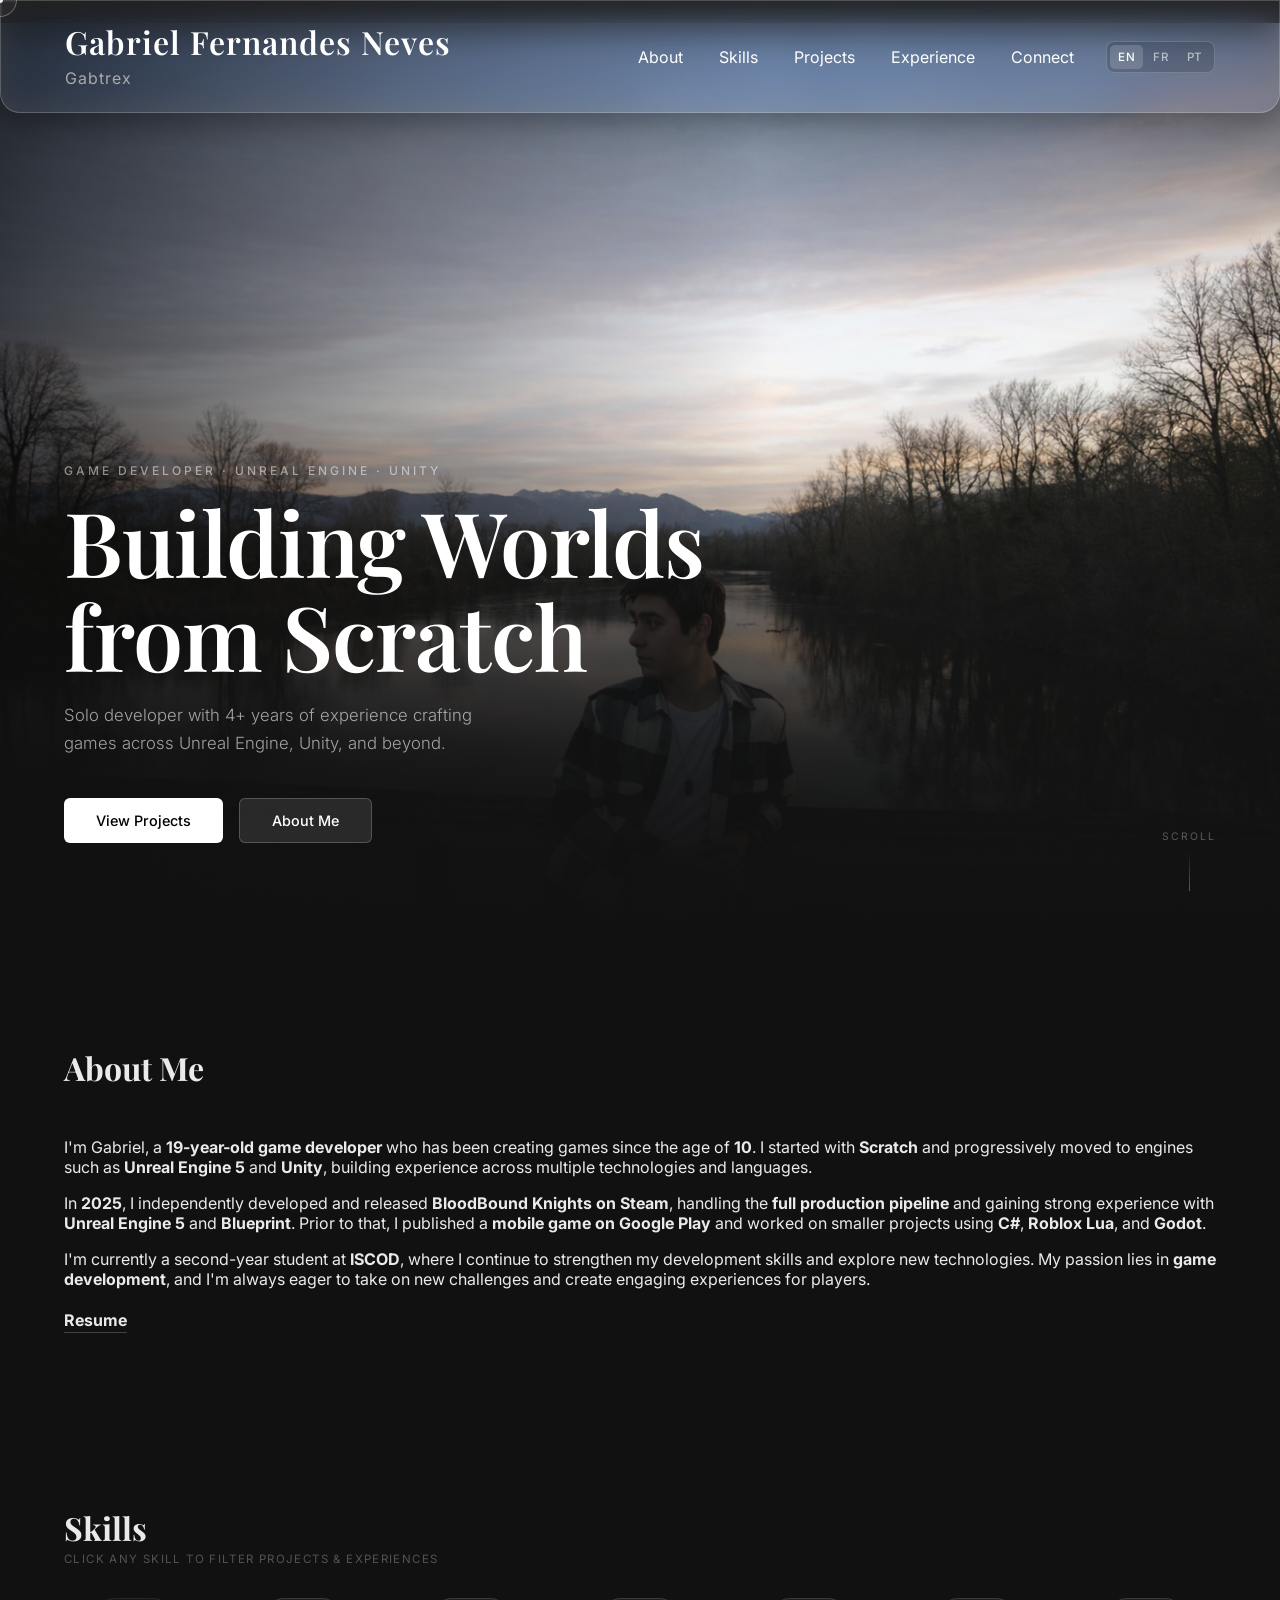
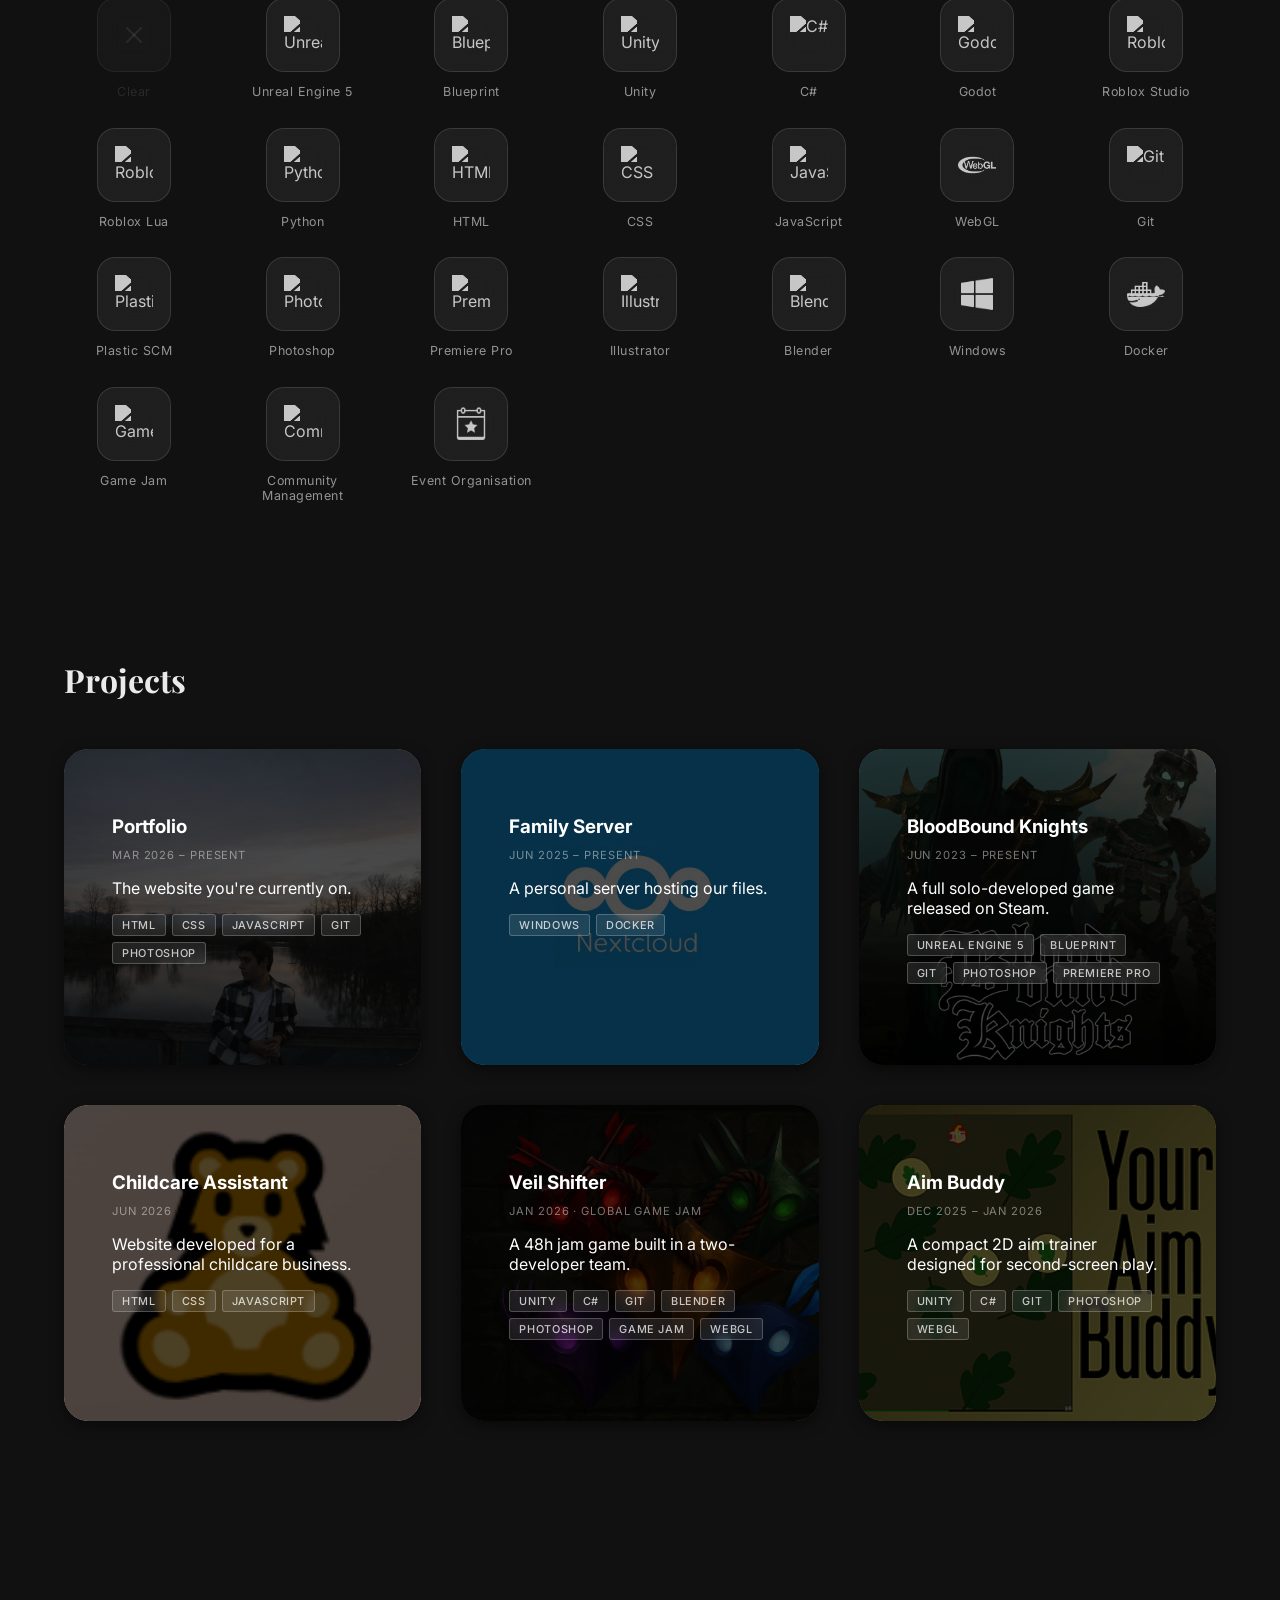
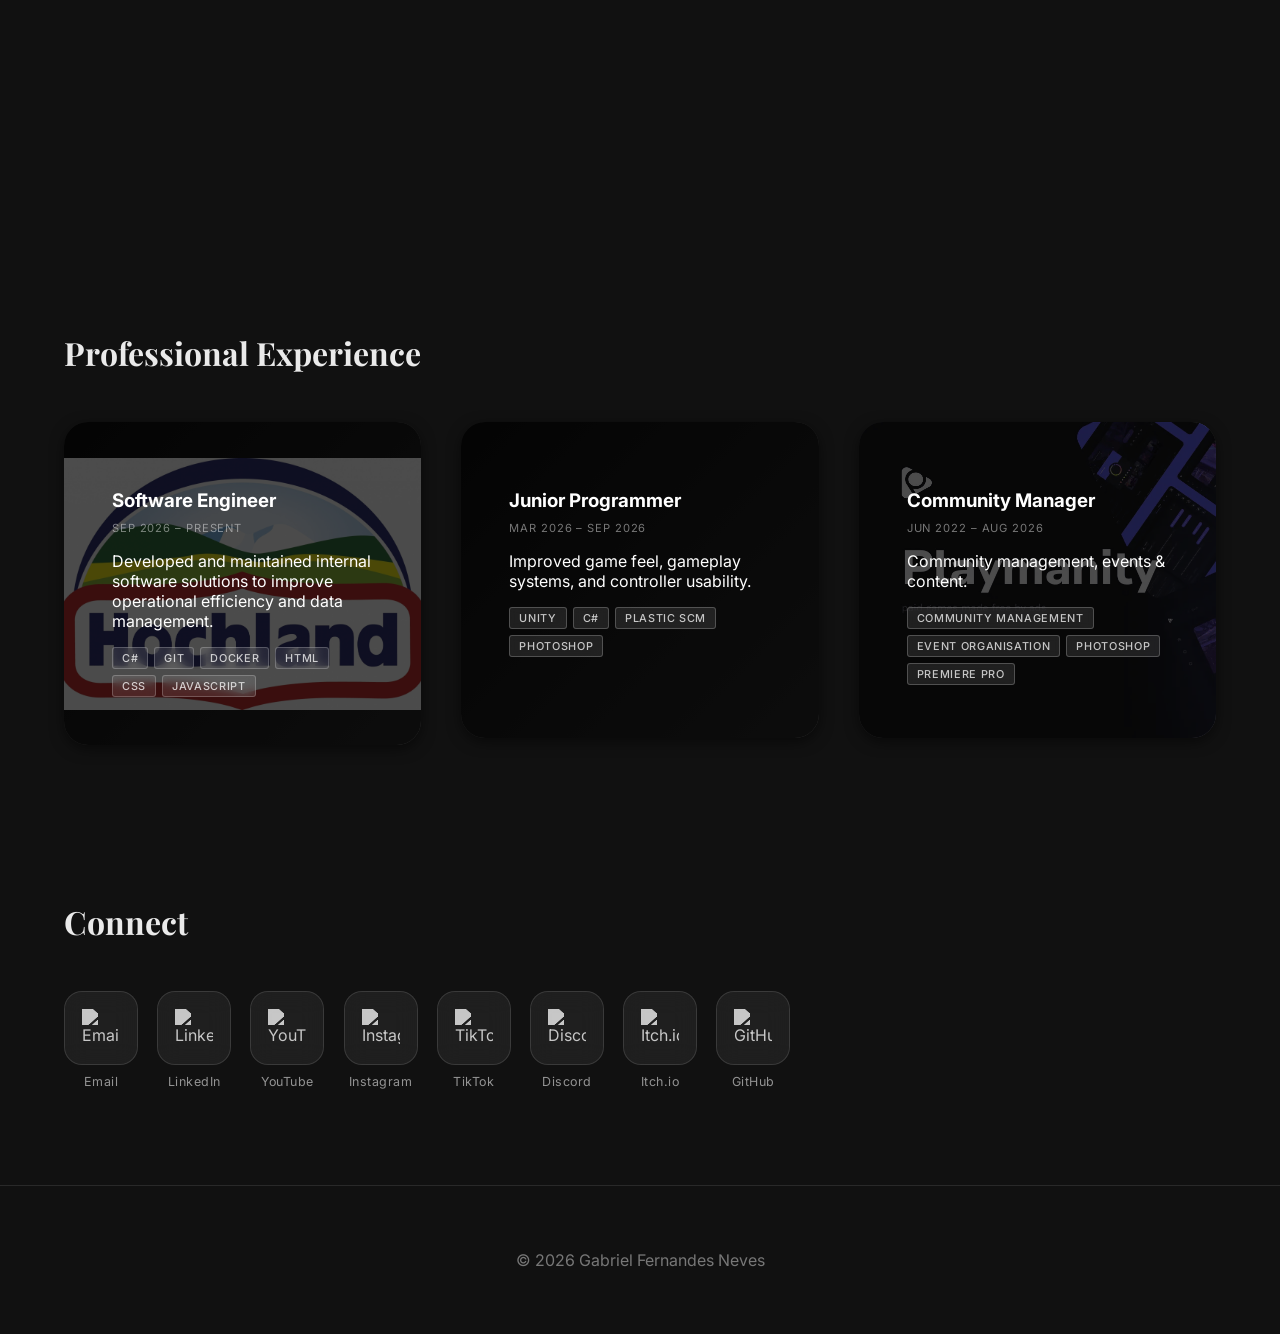
==== commit 024d7eba: "Add English, French and Portuguese versions + MP4 screenshot support - i18n.js: language picked from" ====
--- a/index.html
+++ b/index.html
@@ -8,7 +8,7 @@
     </script>
     <meta charset="UTF-8">
     <meta name="viewport" content="width=device-width, initial-scale=1.0">
-    <title>Gabriel Fernandes Neves — Game Developer</title>
+    <title data-i18n="page.index">Gabriel Fernandes Neves — Game Developer</title>
 
     <!-- SEO -->
     <meta name="description" content="Portfolio of Gabriel Fernandes Neves (Gabtrex) — solo game developer with 4+ years of experience building games in Unreal Engine 5, Unity, and Godot. Creator of BloodBound Knights on Steam.">
@@ -52,60 +52,60 @@
     <div class="main-hero-bg" id="mainHeroBg"></div>
     <div class="main-hero-overlay"></div>
     <div class="main-hero-content">
-        <p class="main-hero-eyebrow">Game Developer · Unreal Engine · Unity</p>
-        <h1 class="main-hero-title">Building Worlds from Scratch</h1>
-        <p class="main-hero-sub">Solo developer with 4+ years of experience crafting games across Unreal Engine, Unity, and beyond.</p>
+        <p class="main-hero-eyebrow" data-i18n="hero.eyebrow">Game Developer · Unreal Engine · Unity</p>
+        <h1 class="main-hero-title" data-i18n="hero.title">Building Worlds from Scratch</h1>
+        <p class="main-hero-sub" data-i18n="hero.sub">Solo developer with 4+ years of experience crafting games across Unreal Engine, Unity, and beyond.</p>
         <div class="main-hero-cta">
-            <a href="#projects" class="primary">View Projects</a>
-            <a href="#about" class="secondary">About Me</a>
+            <a href="#projects" class="primary" data-i18n="hero.viewProjects">View Projects</a>
+            <a href="#about" class="secondary" data-i18n="hero.aboutMe">About Me</a>
         </div>
     </div>
     <div class="scroll-hint">
-        <span>Scroll</span>
+        <span data-i18n="hero.scroll">Scroll</span>
         <div class="scroll-hint-line"></div>
     </div>
 </div>
 
 <!-- ABOUT SECTION -->
 <section id="about">
-    <h2 class="scroll-reveal">About Me</h2>
-    <p class="scroll-reveal">I'm Gabriel, a <strong>19-year-old game developer</strong> who has been creating games since the age of <strong>10</strong>. I started with <strong>Scratch</strong> and progressively moved to engines such as <strong>Unreal Engine 5</strong> and <strong>Unity</strong>, building experience across multiple technologies and languages.</p>
-    <p class="scroll-reveal">In <strong>2025</strong>, I independently developed and released <strong>BloodBound Knights on Steam</strong>, handling the <strong>full production pipeline</strong> and gaining strong experience with <strong>Unreal Engine 5</strong> and <strong>Blueprint</strong>. Prior to that, I published a <strong>mobile game on Google Play</strong> and worked on smaller projects using <strong>C#</strong>, <strong>Roblox Lua</strong>, and <strong>Godot</strong>.</p>
-    <p class="scroll-reveal">I'm currently a second-year student at <strong>ISCOD</strong>, where I continue to strengthen my development skills and explore new technologies. My passion lies in <strong>game development</strong>, and I'm always eager to take on new challenges and create engaging experiences for players.</p>
-    <h4><a href="https://gabtrex.ddns.net/s/bPfYbPtpX4PjDE2" target="_blank">Resume</a></h4>
+    <h2 class="scroll-reveal" data-i18n="about.title">About Me</h2>
+    <p class="scroll-reveal" data-i18n-html="about.p1">I'm Gabriel, a <strong>19-year-old game developer</strong> who has been creating games since the age of <strong>10</strong>. I started with <strong>Scratch</strong> and progressively moved to engines such as <strong>Unreal Engine 5</strong> and <strong>Unity</strong>, building experience across multiple technologies and languages.</p>
+    <p class="scroll-reveal" data-i18n-html="about.p2">In <strong>2025</strong>, I independently developed and released <strong>BloodBound Knights on Steam</strong>, handling the <strong>full production pipeline</strong> and gaining strong experience with <strong>Unreal Engine 5</strong> and <strong>Blueprint</strong>. Prior to that, I published a <strong>mobile game on Google Play</strong> and worked on smaller projects using <strong>C#</strong>, <strong>Roblox Lua</strong>, and <strong>Godot</strong>.</p>
+    <p class="scroll-reveal" data-i18n-html="about.p3">I'm currently a second-year student at <strong>ISCOD</strong>, where I continue to strengthen my development skills and explore new technologies. My passion lies in <strong>game development</strong>, and I'm always eager to take on new challenges and create engaging experiences for players.</p>
+    <h4><a href="https://gabtrex.ddns.net/s/bPfYbPtpX4PjDE2" target="_blank" data-i18n="about.resume">Resume</a></h4>
 </section>
 
 <!-- SKILLS SECTION -->
 <section id="skills">
-    <h2 class="scroll-reveal">Skills</h2>
-    <p class="skills-filter-hint scroll-reveal">Click any skill to filter projects & experiences</p>
+    <h2 class="scroll-reveal" data-i18n="skills.title">Skills</h2>
+    <p class="skills-filter-hint scroll-reveal" data-i18n="skills.hint">Click any skill to filter projects & experiences</p>
     <div class="skills-grid" id="skills-grid"></div>
 </section>
 
 <!-- PROJECTS SECTION -->
 <section id="projects">
-    <h2 class="scroll-reveal">Projects</h2>
+    <h2 class="scroll-reveal" data-i18n="projects.title">Projects</h2>
     <div class="projects-grid" id="projects-grid"></div>
 </section>
 
 <!-- EXPERIENCE SECTION -->
 <section id="experience">
-    <h2 class="scroll-reveal">Professional Experience</h2>
+    <h2 class="scroll-reveal" data-i18n="experience.title">Professional Experience</h2>
     <div class="projects-grid" id="experience-grid"></div>
 </section>
 
 <!-- CONNECT SECTION -->
 <section id="connect">
-    <h2>Connect</h2>
+    <h2 data-i18n="connect.title">Connect</h2>
     <div class="socials-grid">
 
         <div class="social-btn social-email" id="emailBtn">
             <div class="social-icon-wrap"><img src="images/Connect/Email.png" alt="Email"></div>
             <span>Email</span>
             <div class="email-menu" id="emailMenu">
-                <a href="mailto:gabrielfneves07@gmail.com" target="_blank" id="emailOpen">Open Mail</a>
-                <button id="emailCopy">Copy Address</button>
-                <span class="email-copy-confirm" id="emailConfirm">Copied!</span>
+                <a href="mailto:gabrielfneves07@gmail.com" target="_blank" id="emailOpen" data-i18n="email.open">Open Mail</a>
+                <button id="emailCopy" data-i18n="email.copy">Copy Address</button>
+                <span class="email-copy-confirm" id="emailConfirm" data-i18n="copied">Copied!</span>
             </div>
         </div>
 
@@ -132,7 +132,7 @@
         <div class="social-btn social-discord" onclick="navigator.clipboard.writeText('gabtrex').then(() => { const t = this.querySelector('.discord-tooltip'); t.classList.add('show'); setTimeout(() => t.classList.remove('show'), 2000); })">
             <div class="social-icon-wrap"><img src="images/Connect/discord.png" alt="Discord"></div>
             <span>Discord</span>
-            <div class="discord-tooltip">Copied!</div>
+            <div class="discord-tooltip" data-i18n="copied">Copied!</div>
         </div>
 
         <a class="social-btn" href="https://gabtrex.itch.io/" target="_blank">
@@ -152,6 +152,7 @@
     <p>© 2026 Gabriel Fernandes Neves</p>
 </footer>
 
+<script src="i18n.js"></script>
 <script src="skills.js"></script>
 <script src="data.js"></script>
 <script src="header.js"></script>
@@ -171,17 +172,18 @@
         '<line x1="18" y1="6" x2="6" y2="18"/><line x1="6" y1="6" x2="18" y2="18"/>' +
         '</svg>' +
         '</div>' +
-        '<span>Clear</span>';
+        '<span>' + t('skills.clear') + '</span>';
     skillsGrid.appendChild(clearBtn);
 
     Object.entries(allSkills).forEach(function(entry) {
         var key = entry[0], skill = entry[1];
+        var label = tr(skill.label);                    // skill name in the current language
         var div = document.createElement('div');
         div.className = 'skill-item scroll-reveal';
         div.dataset.skill = key;
         div.innerHTML =
-            '<div class="skill-icon"><img src="' + skill.img + '" alt="' + skill.label + '"></div>' +
-            '<span>' + skill.label + '</span>';
+            '<div class="skill-icon"><img src="' + skill.img + '" alt="' + label + '"></div>' +
+            '<span>' + label + '</span>';
         skillsGrid.appendChild(div);
     });
 
@@ -189,7 +191,7 @@
     function buildCard(key, data, type) {
         var skillTags = (data.skills || [])
             .map(function(s) {
-                return '<span class="skill-tag">' + (allSkills[s] ? allSkills[s].label : s) + '</span>';
+                return '<span class="skill-tag">' + (allSkills[s] ? tr(allSkills[s].label) : s) + '</span>';
             })
             .join('');
         var skillKeys = (data.skills || []).join(' ');
@@ -202,16 +204,16 @@
         a.href = pageFile + '?' + type + '=' + key;
         a.dataset.skills = skillKeys;
 
-        var dateHtml = data.date ? '<span class="project-date">' + data.date + '</span>' : '';
+        var dateHtml = data.date ? '<span class="project-date">' + trDate(data.date) + '</span>' : '';
 
         a.innerHTML =
             '<div class="project-card dynamic-card"' +
             ' style="--card-bg: url(\'' + data.cardImg + '\');' +
             ' --card-bg-pos: ' + bgPos + ';' +
             ' --card-bg-size: ' + bgSize + ';">' +
-            '<h3>' + data.title + '</h3>' +
+            '<h3>' + tr(data.title) + '</h3>' +
             dateHtml +
-            '<p>' + (data.cardSubtitle || data.subtitle) + '</p>' +
+            '<p>' + tr(data.cardSubtitle || data.subtitle) + '</p>' +
             '<div class="skill-tags">' + skillTags + '</div>' +
             '</div>';
 
--- a/styles.css
+++ b/styles.css
@@ -99,6 +99,46 @@
 nav a.nav-active { color: #fff; }
 
 nav a.nav-active::after { width: 100%; }
+
+header nav { margin-left: auto; }   /* keeps the links next to the language switch, on the right */
+
+/* ===== LANGUAGE SWITCH ===== */
+.lang-switch {
+  display: flex;
+  gap: 2px;
+  margin-left: 2rem;
+  padding: 3px;
+  border: 1px solid rgba(255, 255, 255, 0.18);
+  border-radius: 8px;
+  background: rgba(0, 0, 0, 0.15);
+}
+
+.lang-switch button {
+  font-family: 'Inter', sans-serif;
+  font-size: 0.72rem;
+  font-weight: 500;
+  letter-spacing: 0.06em;
+  color: rgba(255, 255, 255, 0.6);
+  background: none;
+  border: none;
+  border-radius: 5px;
+  padding: 5px 8px;
+  cursor: none;
+  transition: background 0.2s ease, color 0.2s ease;
+}
+
+.lang-switch button:hover { color: #fff; }
+
+.lang-switch button.lang-active {
+  background: rgba(255, 255, 255, 0.16);
+  color: #fff;
+}
+
+/* In the mobile drawer, under the links */
+.nav-drawer-panel .lang-switch {
+  align-self: flex-start;
+  margin: 2rem 0 0;
+}
 
 /* ===== SECTIONS ===== */
 section {
@@ -455,6 +495,7 @@
 
 @media (max-width: 768px) {
   header nav { display: none; }
+  header .lang-switch { display: none; }   /* shown in the drawer instead */
   .nav-hamburger { display: flex; }
   .nav-drawer { display: block; }
 }
@@ -474,7 +515,8 @@
   margin-bottom: 3rem;
 }
 
-.screenshots img {
+.screenshots img,
+.screenshots video {
   width: 32%;
   border-radius: 12px;
   box-shadow: 0 10px 30px rgba(0,0,0,0.5);
@@ -607,7 +649,8 @@
     align-items: flex-start;
     padding: 0 2rem 2rem;
   }
-  .screenshots img { width: 100%; }
+  .screenshots img,
+  .screenshots video { width: 100%; }
 }
 
 /* ===== PROJECT DESCRIPTION ===== */
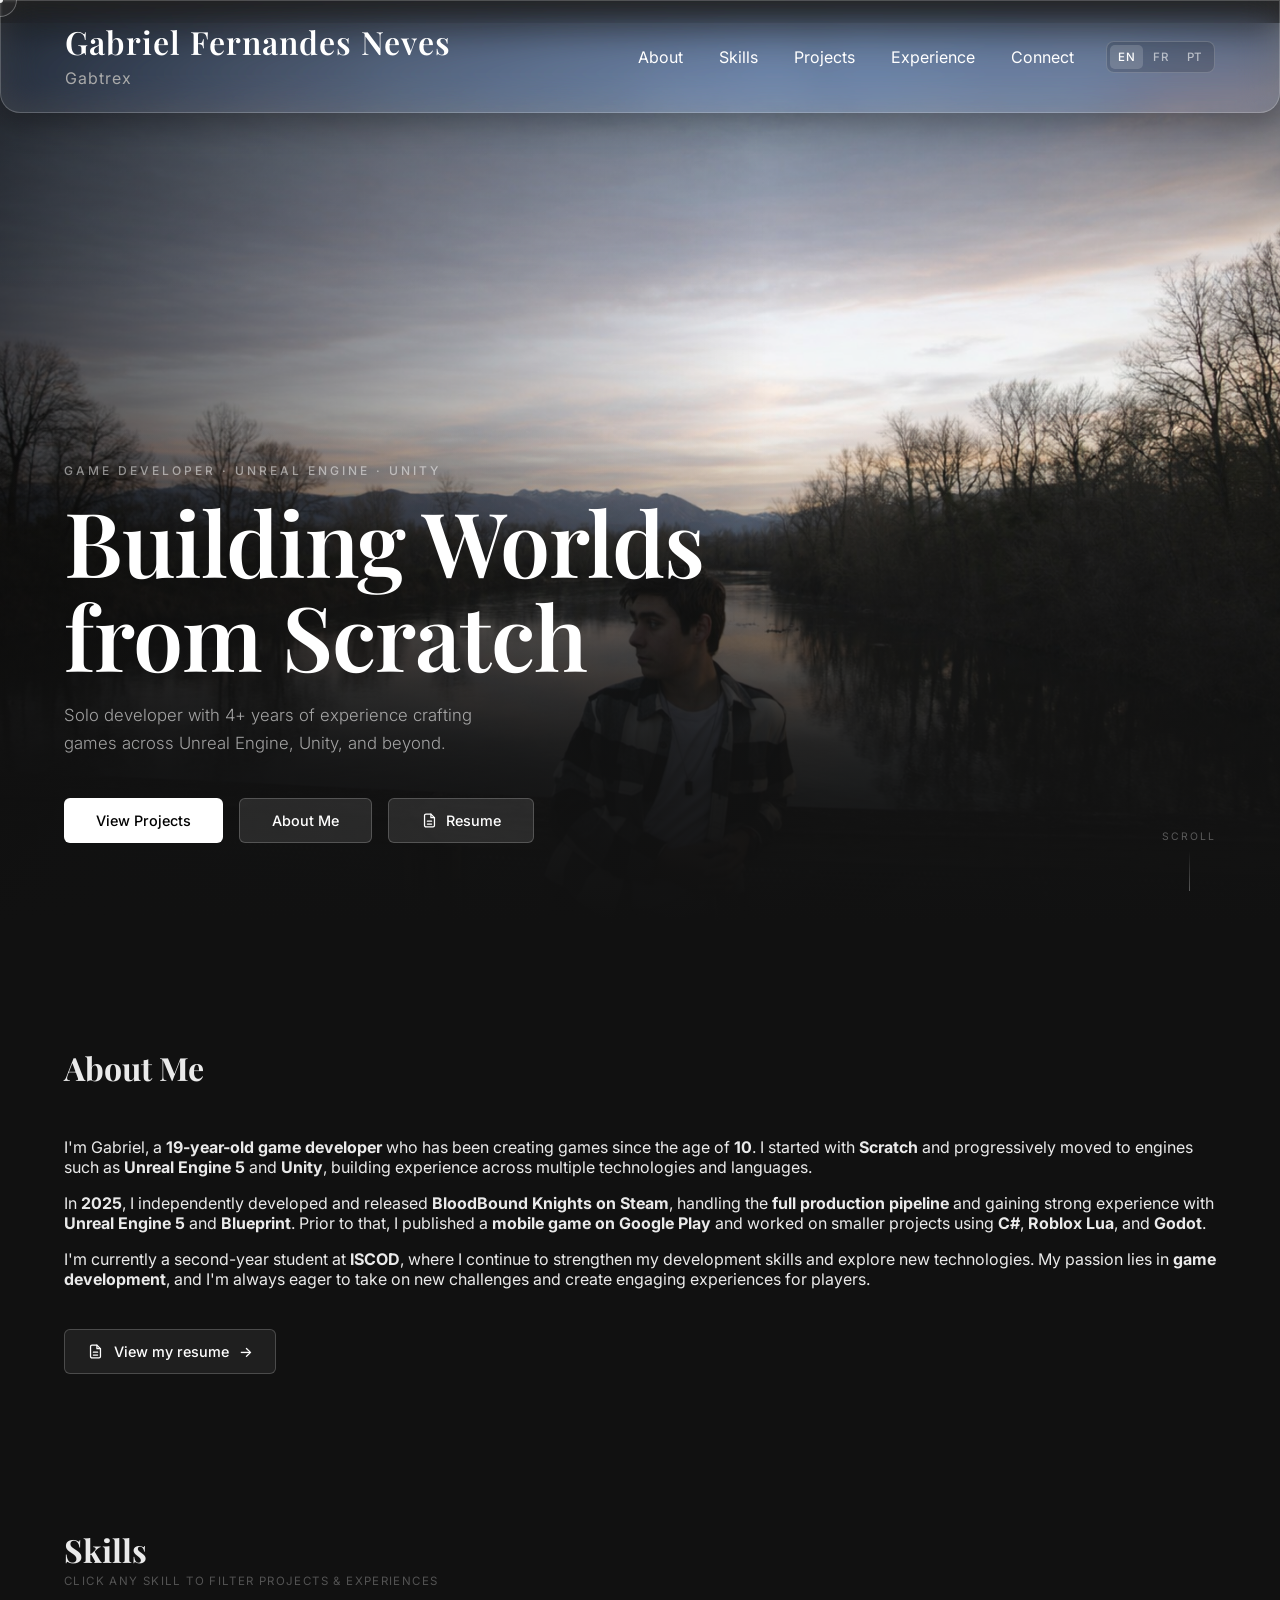
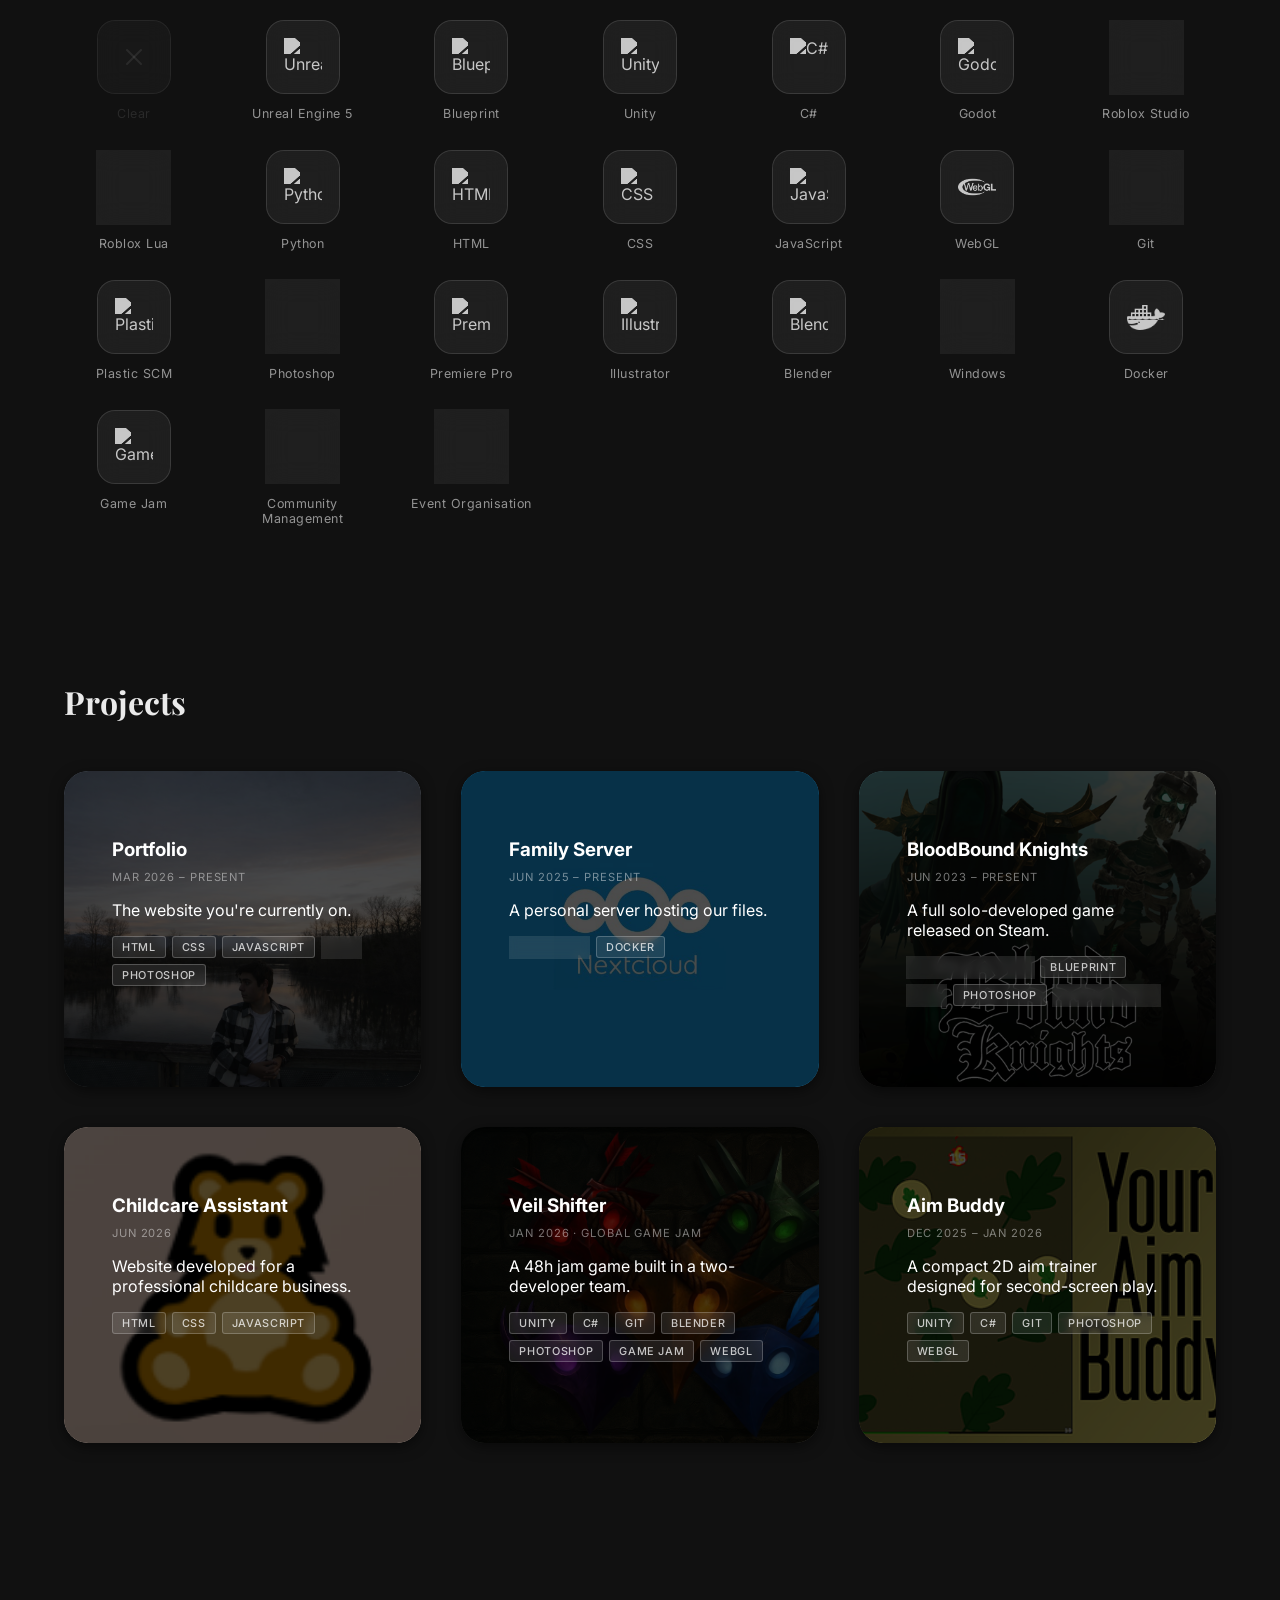
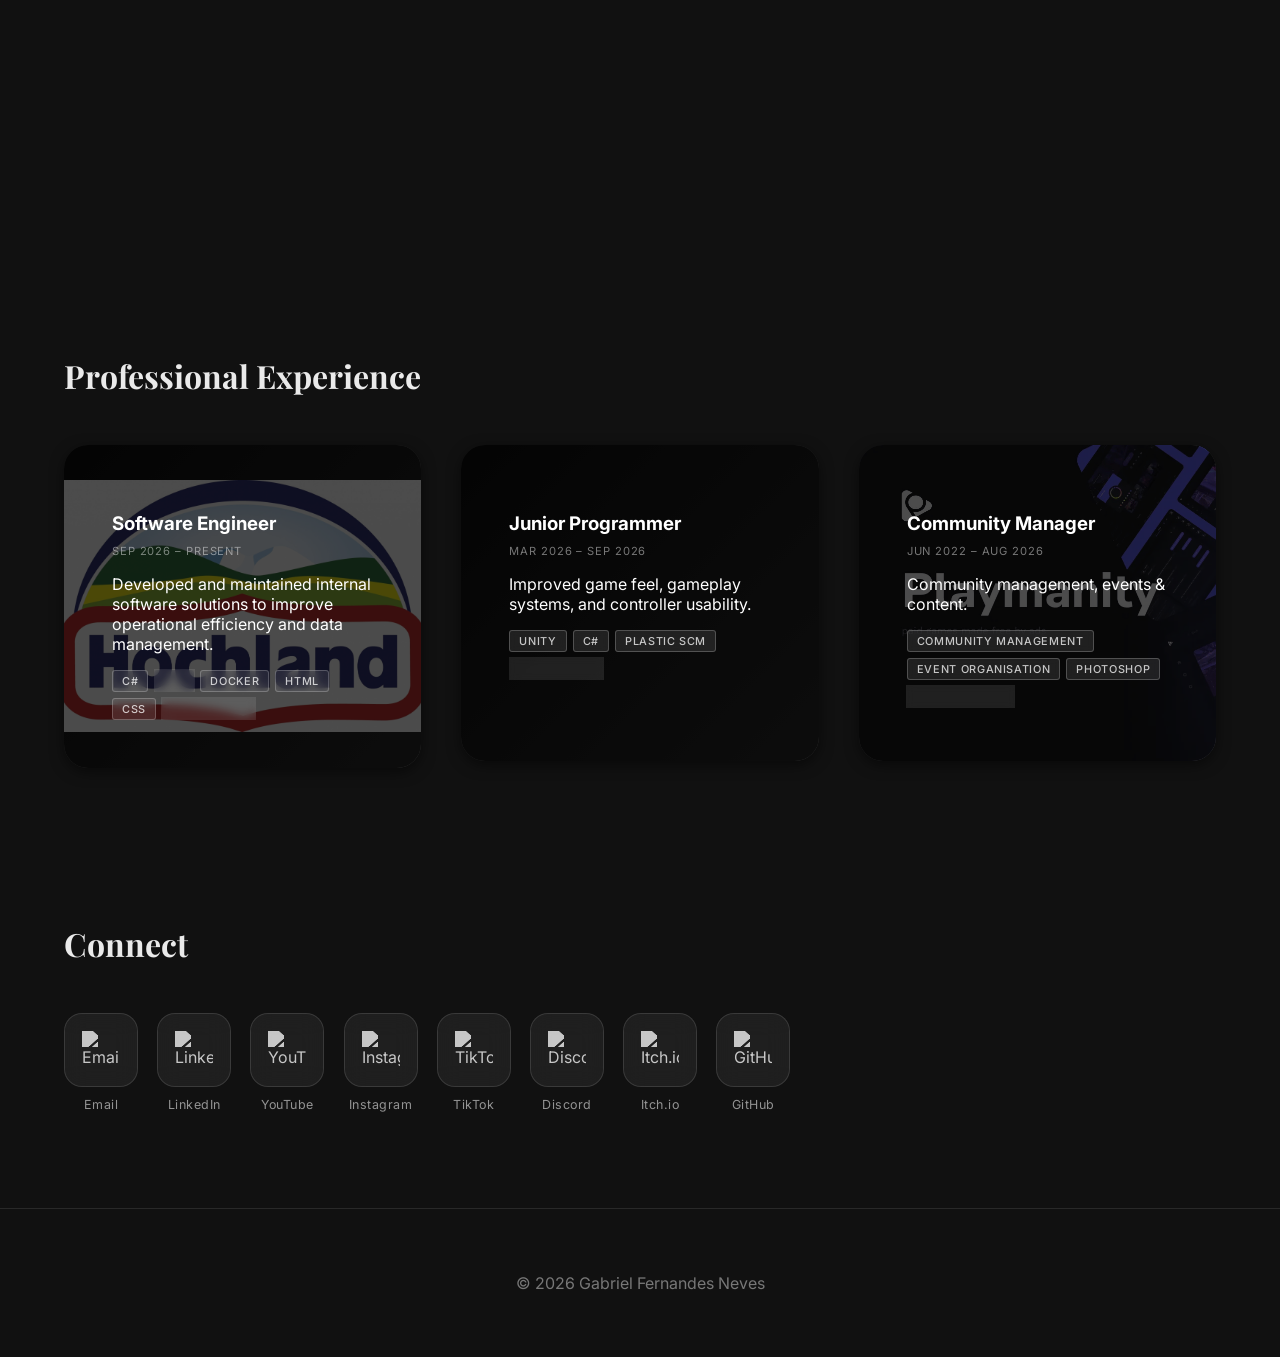
==== commit 609fd2ed: "Add the CV page and real CV buttons - cv/cv-jv.html + cv/cv-jv.jpg: the CV JV page (EN/FR/PT switch," ====
--- a/index.html
+++ b/index.html
@@ -58,6 +58,7 @@
         <div class="main-hero-cta">
             <a href="#projects" class="primary" data-i18n="hero.viewProjects">View Projects</a>
             <a href="#about" class="secondary" data-i18n="hero.aboutMe">About Me</a>
+            <a href="cv.html" class="secondary"><svg class="cv-icon" viewBox="0 0 24 24" aria-hidden="true"><path d="M7 3h7l5 5v11a2 2 0 0 1-2 2H7a2 2 0 0 1-2-2V5a2 2 0 0 1 2-2z"/><path d="M14 3v5h5M9 13h6M9 17h6"/></svg><span data-i18n="hero.resume">Resume</span></a>
         </div>
     </div>
     <div class="scroll-hint">
@@ -72,7 +73,7 @@
     <p class="scroll-reveal" data-i18n-html="about.p1">I'm Gabriel, a <strong>19-year-old game developer</strong> who has been creating games since the age of <strong>10</strong>. I started with <strong>Scratch</strong> and progressively moved to engines such as <strong>Unreal Engine 5</strong> and <strong>Unity</strong>, building experience across multiple technologies and languages.</p>
     <p class="scroll-reveal" data-i18n-html="about.p2">In <strong>2025</strong>, I independently developed and released <strong>BloodBound Knights on Steam</strong>, handling the <strong>full production pipeline</strong> and gaining strong experience with <strong>Unreal Engine 5</strong> and <strong>Blueprint</strong>. Prior to that, I published a <strong>mobile game on Google Play</strong> and worked on smaller projects using <strong>C#</strong>, <strong>Roblox Lua</strong>, and <strong>Godot</strong>.</p>
     <p class="scroll-reveal" data-i18n-html="about.p3">I'm currently a second-year student at <strong>ISCOD</strong>, where I continue to strengthen my development skills and explore new technologies. My passion lies in <strong>game development</strong>, and I'm always eager to take on new challenges and create engaging experiences for players.</p>
-    <h4><a href="https://gabtrex.ddns.net/s/bPfYbPtpX4PjDE2" target="_blank" data-i18n="about.resume">Resume</a></h4>
+    <a href="cv.html" class="about-cv-button"><svg class="cv-icon" viewBox="0 0 24 24" aria-hidden="true"><path d="M7 3h7l5 5v11a2 2 0 0 1-2 2H7a2 2 0 0 1-2-2V5a2 2 0 0 1 2-2z"/><path d="M14 3v5h5M9 13h6M9 17h6"/></svg><span data-i18n="about.resume">View my resume</span><span class="about-cv-arrow" aria-hidden="true">&rarr;</span></a>
 </section>
 
 <!-- SKILLS SECTION -->
@@ -105,7 +106,7 @@
             <div class="email-menu" id="emailMenu">
                 <a href="mailto:gabrielfneves07@gmail.com" target="_blank" id="emailOpen" data-i18n="email.open">Open Mail</a>
                 <button id="emailCopy" data-i18n="email.copy">Copy Address</button>
-                <span class="email-copy-confirm" id="emailConfirm" data-i18n="copied">Copied!</span>
+                <span class="email-copy-confirm" id="emailConfirm" data-i18n="copied">Copied !</span>
             </div>
         </div>
 
@@ -132,7 +133,7 @@
         <div class="social-btn social-discord" onclick="navigator.clipboard.writeText('gabtrex').then(() => { const t = this.querySelector('.discord-tooltip'); t.classList.add('show'); setTimeout(() => t.classList.remove('show'), 2000); })">
             <div class="social-icon-wrap"><img src="images/Connect/discord.png" alt="Discord"></div>
             <span>Discord</span>
-            <div class="discord-tooltip" data-i18n="copied">Copied!</div>
+            <div class="discord-tooltip" data-i18n="copied">Copied !</div>
         </div>
 
         <a class="social-btn" href="https://gabtrex.itch.io/" target="_blank">
--- a/styles.css
+++ b/styles.css
@@ -830,6 +830,18 @@
   transform: translateY(-3px);
 }
 
+/* Document icon in the CV buttons (hero + About) */
+.cv-icon {
+  width: 17px;
+  height: 17px;
+  flex: none;
+  fill: none;
+  stroke: currentColor;
+  stroke-width: 1.8;
+  stroke-linecap: round;
+  stroke-linejoin: round;
+}
+
 /* Scroll indicator */
 .scroll-hint {
   position: absolute;
@@ -1110,6 +1122,44 @@
 #about a:hover {
   color: #fff;
   border-bottom-color: #fff;
+}
+
+/* ===== ABOUT: CV BUTTON (opens cv.html = the main CV from the Hub) ===== */
+#about a.about-cv-button {
+  display: inline-flex;
+  align-items: center;
+  gap: 10px;
+  margin-top: 1.5rem;
+  padding: 13px 22px;
+  border: 1px solid rgba(255,255,255,0.2);
+  border-radius: 6px;
+  background: rgba(255,255,255,0.06);
+  color: #fff;
+  font-family: 'Inter', sans-serif;
+  font-size: 0.9rem;
+  font-weight: 500;
+  text-decoration: none;
+  transition: background 0.25s ease, transform 0.25s ease, border-color 0.25s ease;
+}
+
+#about a.about-cv-button:hover {
+  background: rgba(255,255,255,0.14);
+  border-color: rgba(255,255,255,0.35);
+  transform: translateY(-3px);
+}
+
+#about a.about-cv-button:focus-visible,
+.main-hero-cta a:focus-visible {
+  outline: 2px solid #fff;
+  outline-offset: 3px;
+}
+
+.about-cv-arrow {
+  transition: transform 0.25s ease;
+}
+
+#about a.about-cv-button:hover .about-cv-arrow {
+  transform: translateX(4px);
 }
 
 /* ===== CUSTOM CURSOR ===== */
